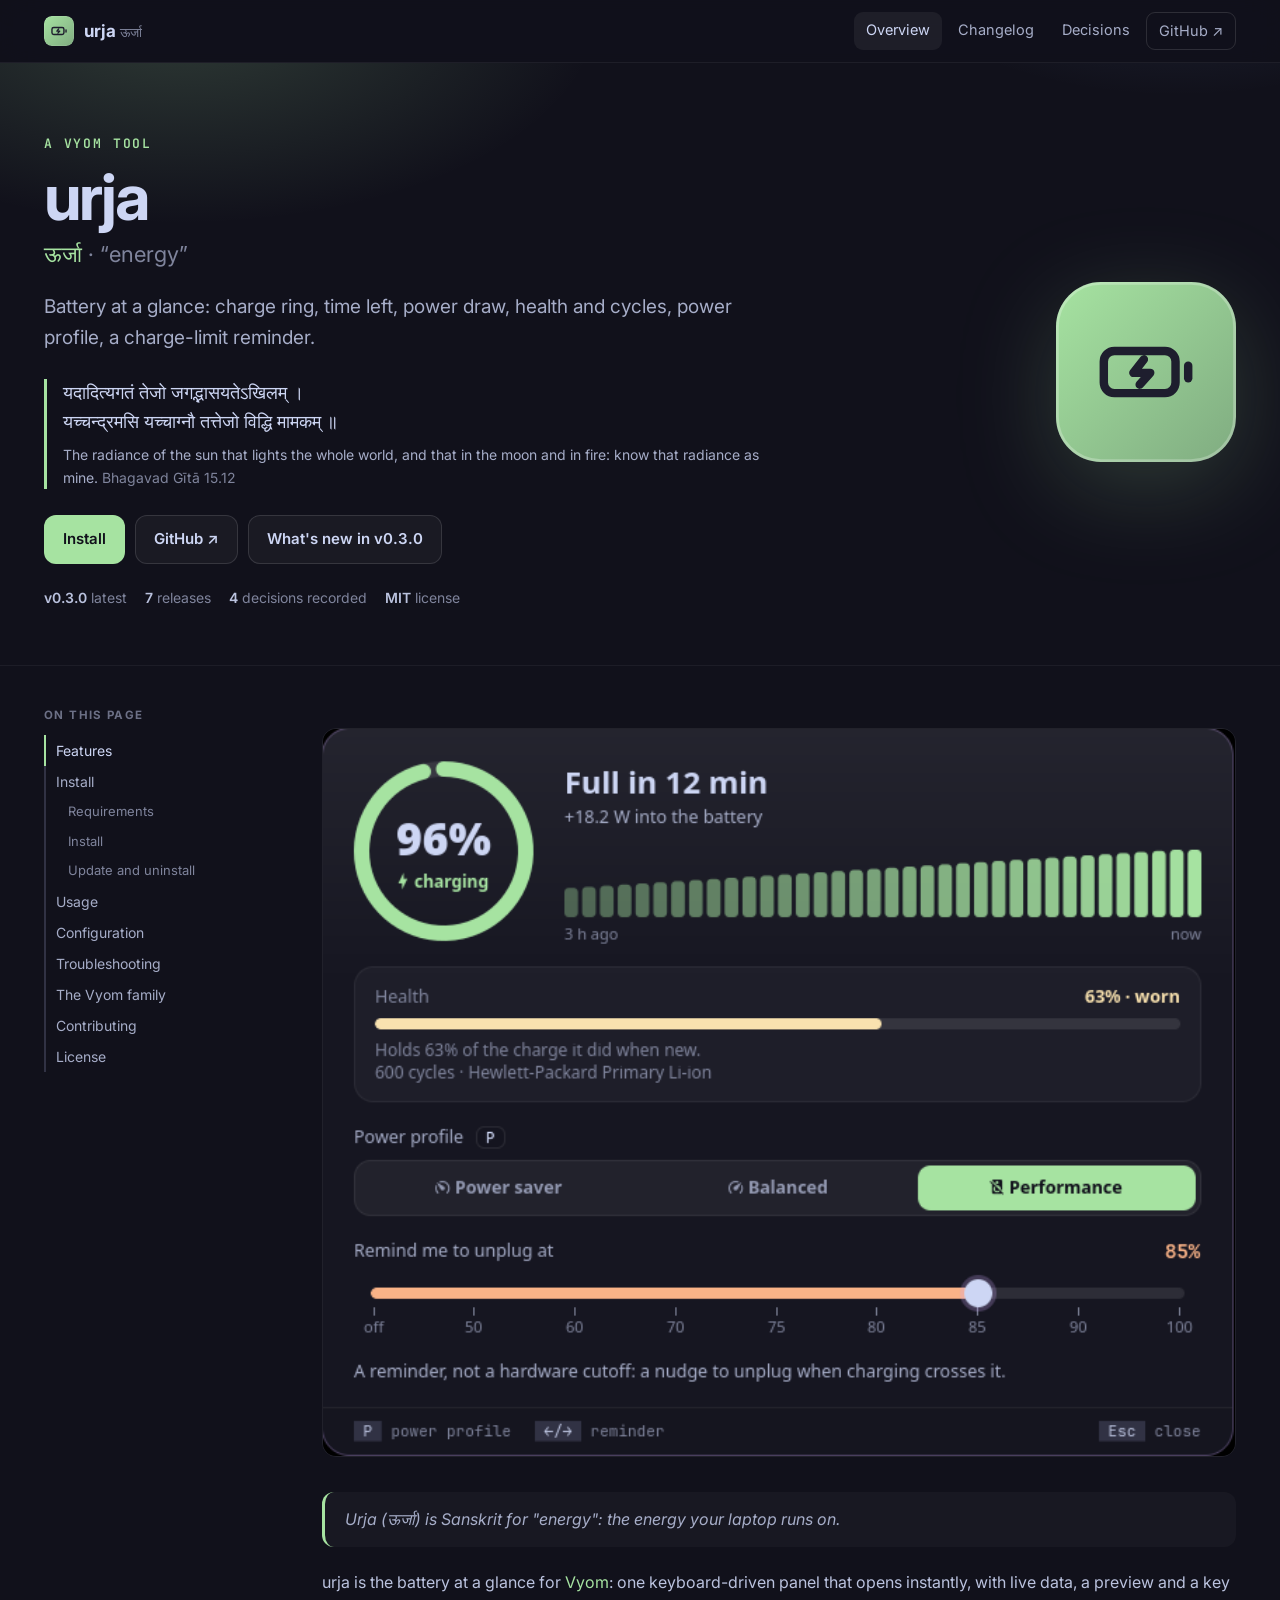
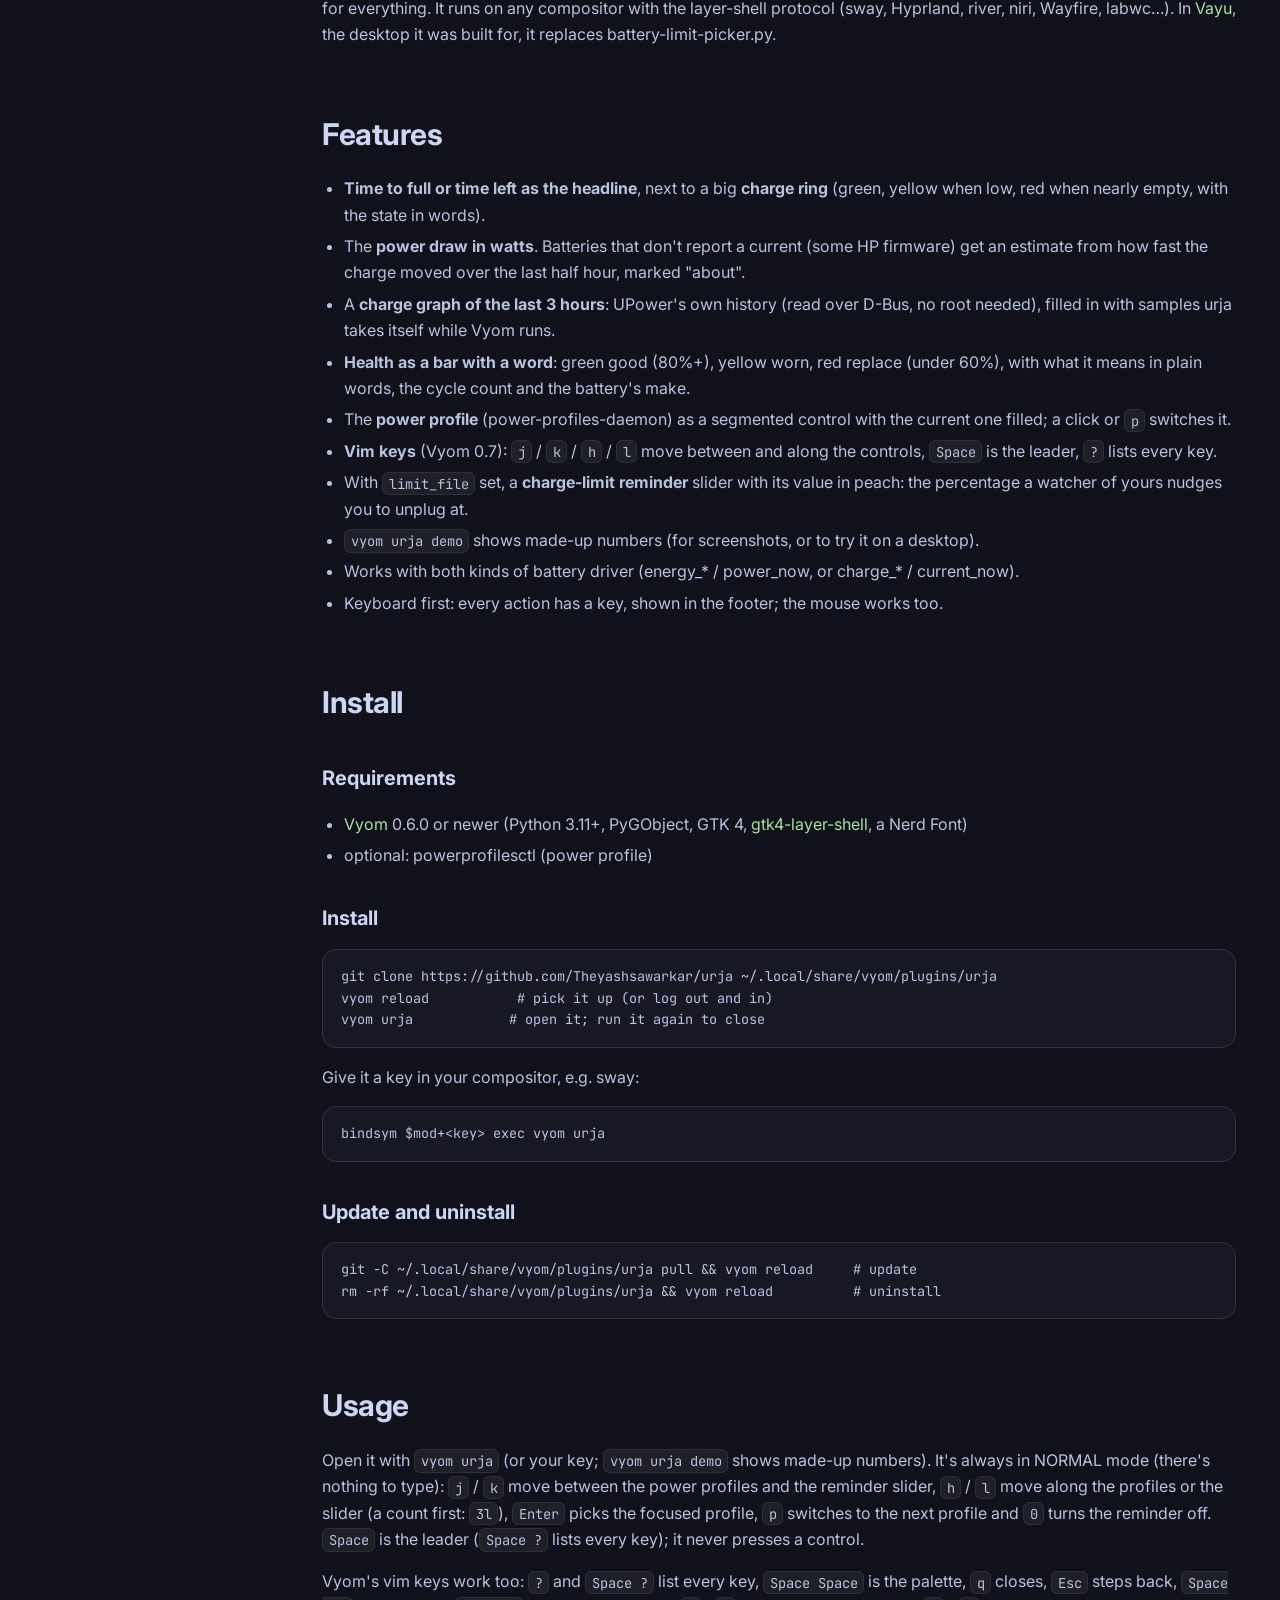
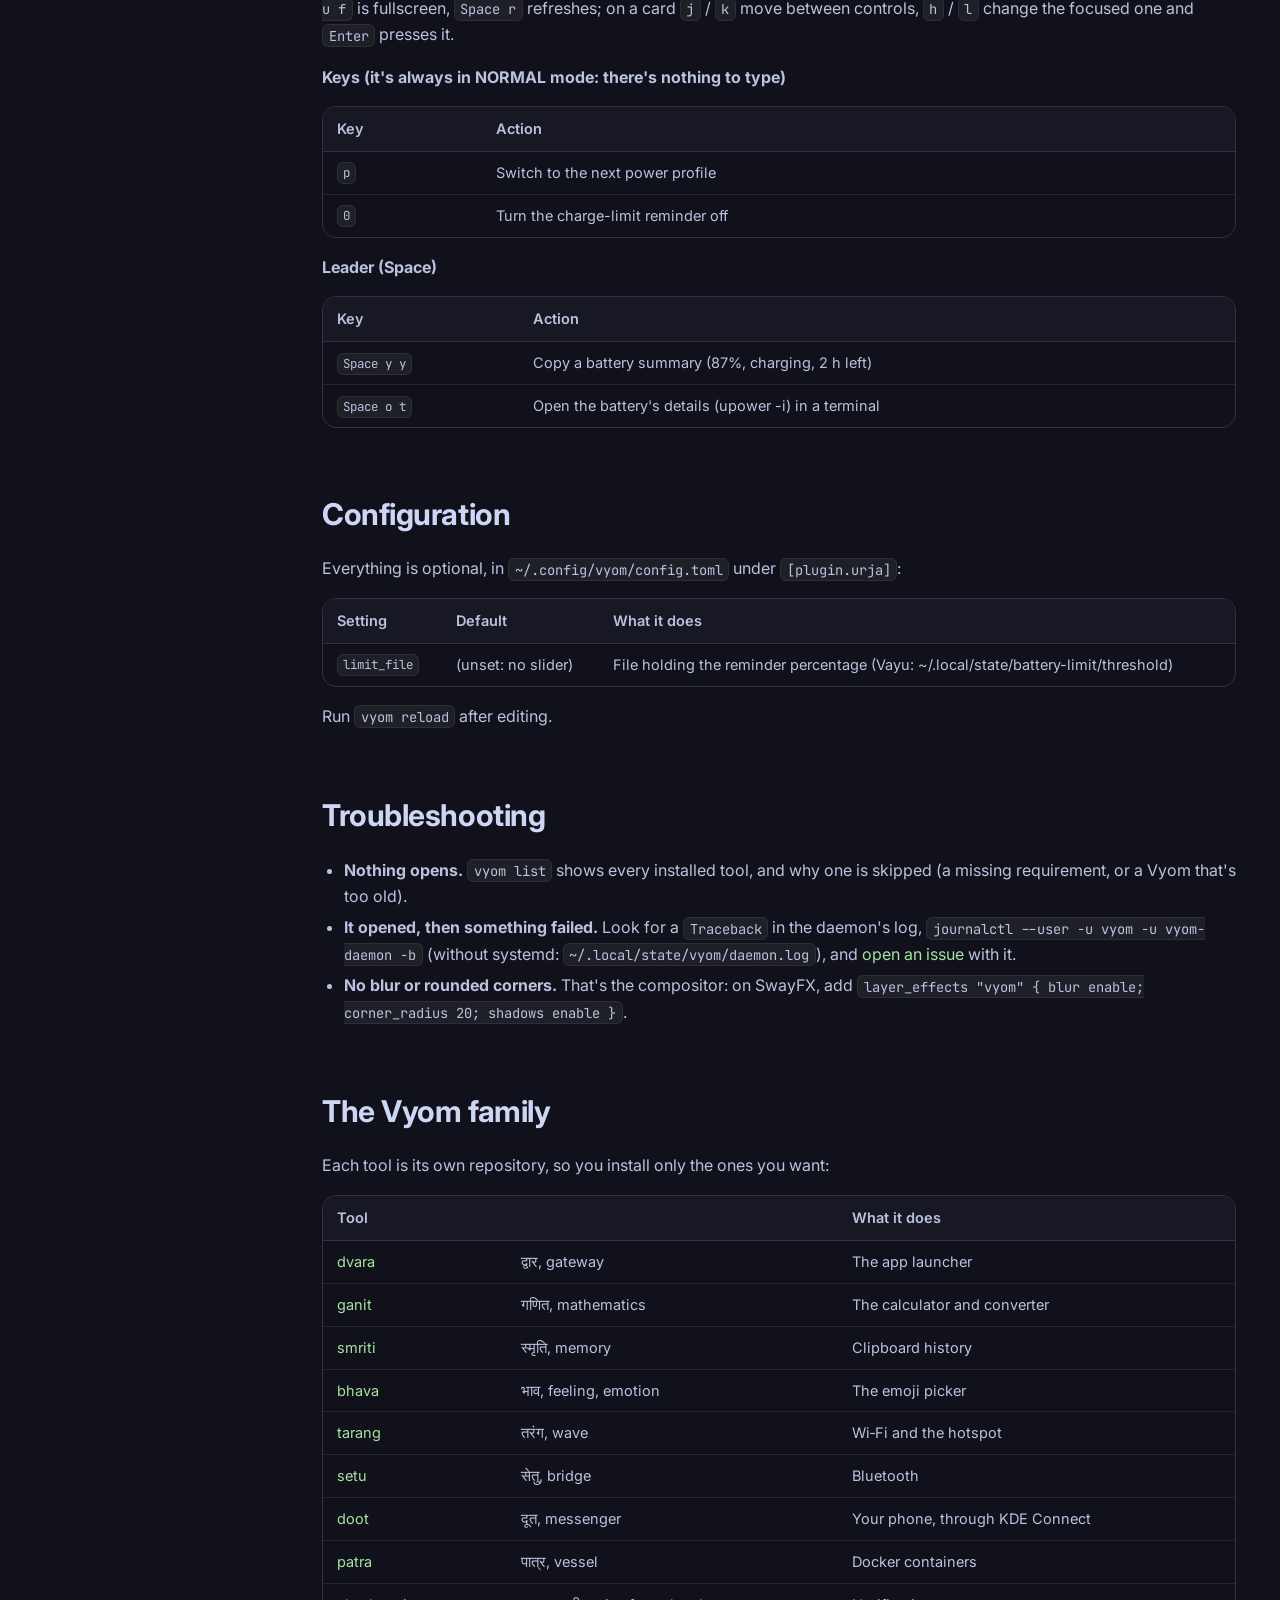
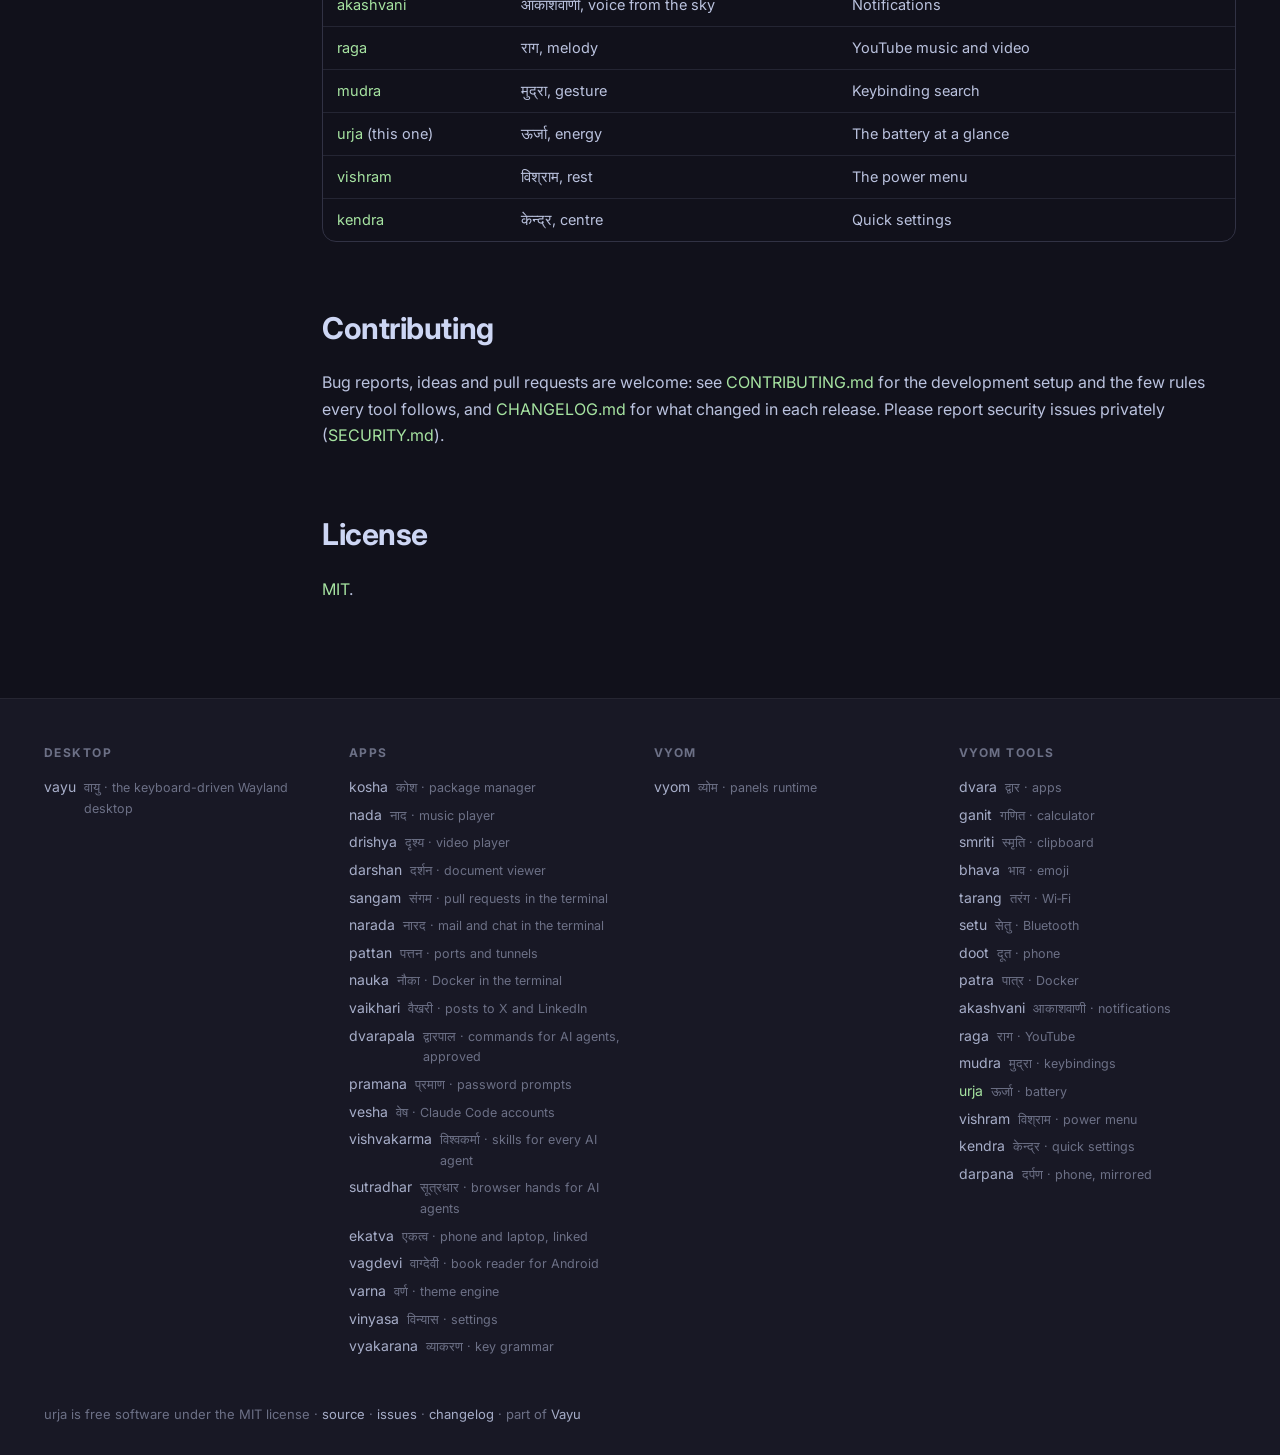
==== docs/index.html @ ae5032be "The website moves to urja.theyashsawarkar.dev Every Vayu tool's site now has its own address on they" ====
<!doctype html>
<html lang="en">
<head>
<meta charset="utf-8">
<meta name="viewport" content="width=device-width, initial-scale=1">
<title>urja · Battery at a glance: charge ring, time left, power draw, health and cycles, power profile, a charge-limit reminder.</title>
<meta name="description" content="Battery at a glance: charge ring, time left, power draw, health and cycles, power profile, a charge-limit reminder.">
<meta property="og:title" content="urja · Battery at a glance: charge ring, time left, power draw, health and cycles, power profile, a charge-limit reminder.">
<meta property="og:description" content="Battery at a glance: charge ring, time left, power draw, health and cycles, power profile, a charge-limit reminder.">
<meta name="theme-color" content="#11111b">
<link rel="icon" href="assets/logo.svg" type="image/svg+xml">
<link rel="preconnect" href="https://fonts.googleapis.com">
<link href="https://fonts.googleapis.com/css2?family=Inter:wght@400;500;600;700;800&family=JetBrains+Mono:wght@400;600&display=swap" rel="stylesheet">
<link rel="stylesheet" href="assets/site.css">
<style>:root{--accent:#a6e3a1;--glow:#a6e3a133}</style>
</head>
<body>
<header class="top"><div class="in">
<a class="brand" href="index.html"><img src="assets/logo.svg" alt=""><span>urja <small>ऊर्जा</small></span></a>
<nav><a href="index.html" class="on">Overview</a><a href="changelog.html" class="">Changelog</a><a href="adr/index.html" class=" hide">Decisions</a><a class="gh" href="https://github.com/Theyashsawarkar/urja">GitHub ↗</a></nav></div></header>
<section class="hero"><div class="in"><div>
<div class="eyebrow">a Vyom tool</div>
<h1>urja</h1>
<div class="sa">ऊर्जा <span>· “energy”</span></div>
<p class="lead">Battery at a glance: charge ring, time left, power draw, health and cycles, power profile, a charge-limit reminder.</p>
<figure class="shloka"><p lang="sa">यदादित्यगतं तेजो जगद्भासयतेऽखिलम् ।<br>यच्चन्द्रमसि यच्चाग्नौ तत्तेजो विद्धि मामकम् ॥</p><figcaption>The radiance of the sun that lights the whole world, and that in the moon and in fire: know that radiance as mine. <cite>Bhagavad Gītā 15.12</cite></figcaption></figure>
<div class="cta"><a class="btn primary" href="#install">Install</a><a class="btn" href="https://github.com/Theyashsawarkar/urja">GitHub ↗</a>
<a class="btn" href="changelog.html">What's new in v0.3.0</a></div>
<div class="meta"><span><b>v0.3.0</b> latest</span><span><b>7</b> releases</span><span><b>4</b> decisions recorded</span><span><b>MIT</b> license</span></div>
</div><img class="logo" src="assets/logo.svg" alt="urja logo"></div></section>
<div class="wrap"><aside class="toc"><b>On this page</b><a class="l2" href="#features">Features</a><a class="l2" href="#install">Install</a><a class="l3" href="#requirements">Requirements</a><a class="l3" href="#install">Install</a><a class="l3" href="#update-and-uninstall">Update and uninstall</a><a class="l2" href="#usage">Usage</a><a class="l2" href="#configuration">Configuration</a><a class="l2" href="#troubleshooting">Troubleshooting</a><a class="l2" href="#the-vyom-family">The Vyom family</a><a class="l2" href="#contributing">Contributing</a><a class="l2" href="#license">License</a></aside><article>
<p align="center">
  <img alt="urja: battery panel" src="assets/screenshots/urja.png" width="100%">
</p>
<blockquote><p><em>Urja</em> (ऊर्जा) is Sanskrit for "energy": the energy your laptop runs on.</p></blockquote>
<p>urja is the battery at a glance for <a href="https://github.com/Theyashsawarkar/vyom">Vyom</a>: one keyboard-driven panel that opens instantly, with live data, a preview and a key for everything. It runs on any compositor with the layer-shell protocol (sway, Hyprland, river, niri, Wayfire, labwc…). In <a href="https://github.com/Theyashsawarkar/vayu">Vayu</a>, the desktop it was built for, it replaces battery-limit-picker.py.</p>
<h2 id="features"><a class="anchor" href="#features">#</a>Features</h2>
<ul><li><strong>Time to full or time left as the headline</strong>, next to a big <strong>charge ring</strong> (green, yellow when low, red when nearly empty, with the state in words).</li><li>The <strong>power draw in watts</strong>. Batteries that don't report a current (some HP firmware) get an estimate from how fast the charge moved over the last half hour, marked "about".</li><li>A <strong>charge graph of the last 3 hours</strong>: UPower's own history (read over D-Bus, no root needed), filled in with samples urja takes itself while Vyom runs.</li><li><strong>Health as a bar with a word</strong>: green good (80%+), yellow worn, red replace (under 60%), with what it means in plain words, the cycle count and the battery's make.</li><li>The <strong>power profile</strong> (power-profiles-daemon) as a segmented control with the current one filled; a click or <code>p</code> switches it.</li><li><strong>Vim keys</strong> (Vyom 0.7): <code>j</code> / <code>k</code> / <code>h</code> / <code>l</code> move between and along the controls, <code>Space</code> is the leader, <code>?</code> lists every key.</li><li>With <code>limit_file</code> set, a <strong>charge-limit reminder</strong> slider with its value in peach: the percentage a watcher of yours nudges you to unplug at.</li><li><code>vyom urja demo</code> shows made-up numbers (for screenshots, or to try it on a desktop).</li><li>Works with both kinds of battery driver (energy_* / power_now, or charge_* / current_now).</li><li>Keyboard first: every action has a key, shown in the footer; the mouse works too.</li></ul>
<h2 id="install"><a class="anchor" href="#install">#</a>Install</h2>
<h3 id="requirements"><a class="anchor" href="#requirements">#</a>Requirements</h3>
<ul><li><a href="https://github.com/Theyashsawarkar/vyom">Vyom</a> 0.6.0 or newer (Python 3.11+, PyGObject, GTK 4, <a href="https://github.com/wmww/gtk4-layer-shell">gtk4-layer-shell</a>, a Nerd Font)</li><li>optional: powerprofilesctl (power profile)</li></ul>
<h3 id="install"><a class="anchor" href="#install">#</a>Install</h3>
<pre class="code" data-lang="sh"><code>git clone https://github.com/Theyashsawarkar/urja ~/.local/share/vyom/plugins/urja
vyom reload           # pick it up (or log out and in)
vyom urja            # open it; run it again to close</code></pre>
<p>Give it a key in your compositor, e.g. sway:</p>
<pre class="code" data-lang="sh"><code>bindsym $mod+&lt;key&gt; exec vyom urja</code></pre>
<h3 id="update-and-uninstall"><a class="anchor" href="#update-and-uninstall">#</a>Update and uninstall</h3>
<pre class="code" data-lang="sh"><code>git -C ~/.local/share/vyom/plugins/urja pull &amp;&amp; vyom reload     # update
rm -rf ~/.local/share/vyom/plugins/urja &amp;&amp; vyom reload          # uninstall</code></pre>
<h2 id="usage"><a class="anchor" href="#usage">#</a>Usage</h2>
<p>Open it with <code>vyom urja</code> (or your key; <code>vyom urja demo</code> shows made-up numbers). It's always in NORMAL mode (there's nothing to type): <code>j</code> / <code>k</code> move between the power profiles and the reminder slider, <code>h</code> / <code>l</code> move along the profiles or the slider (a count first: <code>3l</code>), <code>Enter</code> picks the focused profile, <code>p</code> switches to the next profile and <code>0</code> turns the reminder off. <code>Space</code> is the leader (<code>Space ?</code> lists every key); it never presses a control.</p>
<!-- KEYS (generated by scripts/keybinds.py from urja/vim.py) -->
<p>Vyom's vim keys work too: <code>?</code> and <code>Space ?</code> list every key, <code>Space Space</code> is the palette, <code>q</code> closes, <code>Esc</code> steps back, <code>Space u f</code> is fullscreen, <code>Space r</code> refreshes; on a card <code>j</code> / <code>k</code> move between controls, <code>h</code> / <code>l</code> change the focused one and <code>Enter</code> presses it.</p>
<p><strong>Keys (it's always in NORMAL mode: there's nothing to type)</strong></p>
<div class="table"><table><thead><tr><th>Key</th><th>Action</th></tr></thead><tbody><tr><td><code>p</code></td><td>Switch to the next power profile</td></tr><tr><td><code>0</code></td><td>Turn the charge-limit reminder off</td></tr></tbody></table></div>
<p><strong>Leader (Space)</strong></p>
<div class="table"><table><thead><tr><th>Key</th><th>Action</th></tr></thead><tbody><tr><td><code>Space y y</code></td><td>Copy a battery summary (87%, charging, 2 h left)</td></tr><tr><td><code>Space o t</code></td><td>Open the battery's details (upower -i) in a terminal</td></tr></tbody></table></div>
<!-- END KEYS -->
<h2 id="configuration"><a class="anchor" href="#configuration">#</a>Configuration</h2>
<p>Everything is optional, in <code>~/.config/vyom/config.toml</code> under <code>[plugin.urja]</code>:</p>
<div class="table"><table><thead><tr><th>Setting</th><th>Default</th><th>What it does</th></tr></thead><tbody><tr><td><code>limit_file</code></td><td>(unset: no slider)</td><td>File holding the reminder percentage (Vayu: ~/.local/state/battery-limit/threshold)</td></tr></tbody></table></div>
<p>Run <code>vyom reload</code> after editing.</p>
<h2 id="troubleshooting"><a class="anchor" href="#troubleshooting">#</a>Troubleshooting</h2>
<ul><li><strong>Nothing opens.</strong> <code>vyom list</code> shows every installed tool, and why one is skipped (a missing requirement, or a Vyom that's too old).</li><li><strong>It opened, then something failed.</strong> Look for a <code>Traceback</code> in the daemon's log, <code>journalctl --user -u vyom -u vyom-daemon -b</code> (without systemd: <code>~/.local/state/vyom/daemon.log</code>), and <a href="https://github.com/Theyashsawarkar/urja/issues/new/choose">open an issue</a> with it.</li><li><strong>No blur or rounded corners.</strong> That's the compositor: on SwayFX, add <code>layer_effects &quot;vyom&quot; { blur enable; corner_radius 20; shadows enable }</code>.</li></ul>
<h2 id="the-vyom-family"><a class="anchor" href="#the-vyom-family">#</a>The Vyom family</h2>
<p>Each tool is its own repository, so you install only the ones you want:</p>
<div class="table"><table><thead><tr><th>Tool</th><th></th><th>What it does</th></tr></thead><tbody><tr><td><a href="https://github.com/Theyashsawarkar/dvara">dvara</a></td><td>द्वार, gateway</td><td>The app launcher</td></tr><tr><td><a href="https://github.com/Theyashsawarkar/ganit">ganit</a></td><td>गणित, mathematics</td><td>The calculator and converter</td></tr><tr><td><a href="https://github.com/Theyashsawarkar/smriti">smriti</a></td><td>स्मृति, memory</td><td>Clipboard history</td></tr><tr><td><a href="https://github.com/Theyashsawarkar/bhava">bhava</a></td><td>भाव, feeling, emotion</td><td>The emoji picker</td></tr><tr><td><a href="https://github.com/Theyashsawarkar/tarang">tarang</a></td><td>तरंग, wave</td><td>Wi‑Fi and the hotspot</td></tr><tr><td><a href="https://github.com/Theyashsawarkar/setu">setu</a></td><td>सेतु, bridge</td><td>Bluetooth</td></tr><tr><td><a href="https://github.com/Theyashsawarkar/doot">doot</a></td><td>दूत, messenger</td><td>Your phone, through KDE Connect</td></tr><tr><td><a href="https://github.com/Theyashsawarkar/patra">patra</a></td><td>पात्र, vessel</td><td>Docker containers</td></tr><tr><td><a href="https://github.com/Theyashsawarkar/akashvani">akashvani</a></td><td>आकाशवाणी, voice from the sky</td><td>Notifications</td></tr><tr><td><a href="https://github.com/Theyashsawarkar/raga">raga</a></td><td>राग, melody</td><td>YouTube music and video</td></tr><tr><td><a href="https://github.com/Theyashsawarkar/mudra">mudra</a></td><td>मुद्रा, gesture</td><td>Keybinding search</td></tr><tr><td><a href="https://github.com/Theyashsawarkar/urja">urja</a> (this one)</td><td>ऊर्जा, energy</td><td>The battery at a glance</td></tr><tr><td><a href="https://github.com/Theyashsawarkar/vishram">vishram</a></td><td>विश्राम, rest</td><td>The power menu</td></tr><tr><td><a href="https://github.com/Theyashsawarkar/kendra">kendra</a></td><td>केन्द्र, centre</td><td>Quick settings</td></tr></tbody></table></div>
<h2 id="contributing"><a class="anchor" href="#contributing">#</a>Contributing</h2>
<p>Bug reports, ideas and pull requests are welcome: see <a href="https://github.com/Theyashsawarkar/urja/blob/main/CONTRIBUTING.md">CONTRIBUTING.md</a> for the development setup and the few rules every tool follows, and <a href="changelog.html">CHANGELOG.md</a> for what changed in each release. Please report security issues privately (<a href="https://github.com/Theyashsawarkar/urja/blob/main/SECURITY.md">SECURITY.md</a>).</p>
<h2 id="license"><a class="anchor" href="#license">#</a>License</h2>
<p><a href="https://github.com/Theyashsawarkar/urja/blob/main/LICENSE">MIT</a>.</p>
</article></div>
<footer><div class="in"><div><h4>Desktop</h4><a href="https://vayu.theyashsawarkar.dev/" class="">vayu <span>वायु · the keyboard-driven Wayland desktop</span></a></div><div><h4>Apps</h4><a href="https://kosha.theyashsawarkar.dev/" class="">kosha <span>कोश · package manager</span></a><a href="https://nada.theyashsawarkar.dev/" class="">nada <span>नाद · music player</span></a><a href="https://drishya.theyashsawarkar.dev/" class="">drishya <span>दृश्य · video player</span></a><a href="https://darshan.theyashsawarkar.dev/" class="">darshan <span>दर्शन · document viewer</span></a><a href="https://sangam.theyashsawarkar.dev/" class="">sangam <span>संगम · pull requests in the terminal</span></a><a href="https://narada.theyashsawarkar.dev/" class="">narada <span>नारद · mail and chat in the terminal</span></a><a href="https://pattan.theyashsawarkar.dev/" class="">pattan <span>पत्तन · ports and tunnels</span></a><a href="https://nauka.theyashsawarkar.dev/" class="">nauka <span>नौका · Docker in the terminal</span></a><a href="https://vaikhari.theyashsawarkar.dev/" class="">vaikhari <span>वैखरी · posts to X and LinkedIn</span></a><a href="https://dvarapala.theyashsawarkar.dev/" class="">dvarapala <span>द्वारपाल · commands for AI agents, approved</span></a><a href="https://pramana.theyashsawarkar.dev/" class="">pramana <span>प्रमाण · password prompts</span></a><a href="https://vesha.theyashsawarkar.dev/" class="">vesha <span>वेष · Claude Code accounts</span></a><a href="https://vishvakarma.theyashsawarkar.dev/" class="">vishvakarma <span>विश्वकर्मा · skills for every AI agent</span></a><a href="https://sutradhar.theyashsawarkar.dev/" class="">sutradhar <span>सूत्रधार · browser hands for AI agents</span></a><a href="https://ekatva.theyashsawarkar.dev/" class="">ekatva <span>एकत्व · phone and laptop, linked</span></a><a href="https://vagdevi.theyashsawarkar.dev/" class="">vagdevi <span>वाग्देवी · book reader for Android</span></a><a href="https://varna.theyashsawarkar.dev/" class="">varna <span>वर्ण · theme engine</span></a><a href="https://vinyasa.theyashsawarkar.dev/" class="">vinyasa <span>विन्यास · settings</span></a><a href="https://vyakarana.theyashsawarkar.dev/" class="">vyakarana <span>व्याकरण · key grammar</span></a></div><div><h4>Vyom</h4><a href="https://vyom.theyashsawarkar.dev/" class="">vyom <span>व्योम · panels runtime</span></a></div><div><h4>Vyom tools</h4><a href="https://dvara.theyashsawarkar.dev/" class="">dvara <span>द्वार · apps</span></a><a href="https://ganit.theyashsawarkar.dev/" class="">ganit <span>गणित · calculator</span></a><a href="https://smriti.theyashsawarkar.dev/" class="">smriti <span>स्मृति · clipboard</span></a><a href="https://bhava.theyashsawarkar.dev/" class="">bhava <span>भाव · emoji</span></a><a href="https://tarang.theyashsawarkar.dev/" class="">tarang <span>तरंग · Wi‑Fi</span></a><a href="https://setu.theyashsawarkar.dev/" class="">setu <span>सेतु · Bluetooth</span></a><a href="https://doot.theyashsawarkar.dev/" class="">doot <span>दूत · phone</span></a><a href="https://patra.theyashsawarkar.dev/" class="">patra <span>पात्र · Docker</span></a><a href="https://akashvani.theyashsawarkar.dev/" class="">akashvani <span>आकाशवाणी · notifications</span></a><a href="https://raga.theyashsawarkar.dev/" class="">raga <span>राग · YouTube</span></a><a href="https://mudra.theyashsawarkar.dev/" class="">mudra <span>मुद्रा · keybindings</span></a><a href="https://urja.theyashsawarkar.dev/" class="me">urja <span>ऊर्जा · battery</span></a><a href="https://vishram.theyashsawarkar.dev/" class="">vishram <span>विश्राम · power menu</span></a><a href="https://kendra.theyashsawarkar.dev/" class="">kendra <span>केन्द्र · quick settings</span></a><a href="https://darpana.theyashsawarkar.dev/" class="">darpana <span>दर्पण · phone, mirrored</span></a></div></div>
<div class="bottom">urja is free software under the MIT license · <a href="https://github.com/Theyashsawarkar/urja">source</a> · <a href="https://github.com/Theyashsawarkar/urja/issues">issues</a> · <a href="changelog.html">changelog</a> · part of <a href="https://vayu.theyashsawarkar.dev/">Vayu</a></div></footer>
<script>
document.querySelectorAll('pre.code').forEach(p=>{const b=document.createElement('button');b.className='copy';b.textContent='Copy';
b.onclick=()=>{navigator.clipboard.writeText(p.innerText.replace(/^Copy/,'')).then(()=>{b.textContent='Copied';setTimeout(()=>b.textContent='Copy',1200)})};p.appendChild(b)});
const links=[...document.querySelectorAll('.toc a')];if(links.length){const hs=links.map(a=>document.getElementById(a.hash.slice(1))).filter(Boolean);
const on=()=>{let cur=hs[0];for(const h of hs){if(h.getBoundingClientRect().top<120)cur=h}links.forEach(a=>a.classList.toggle('on',cur&&a.hash==='#'+cur.id))};
addEventListener('scroll',on,{passive:true});on()}
</script>
</body>
</html>
---- docs/assets/site.css ----
:root{--crust:#11111b;--mantle:#181825;--base:#1e1e2e;--s0:#313244;--s1:#45475a;--ov0:#6c7086;--ov1:#7f849c;
--sub0:#a6adc8;--sub1:#bac2de;--text:#cdd6f4;--mauve:#cba6f7;--green:#a6e3a1;--peach:#fab387;--red:#f38ba8;--blue:#89b4fa;
--ui:"Inter","Segoe UI",system-ui,sans-serif;--mono:"JetBrains Mono","JetBrainsMono Nerd Font",ui-monospace,monospace}
*{box-sizing:border-box}html{scroll-behavior:smooth;scroll-padding-top:76px}
body{margin:0;background:var(--crust);color:var(--text);font:16px/1.65 var(--ui);-webkit-font-smoothing:antialiased}
a{color:var(--accent);text-decoration:none}a:hover{text-decoration:underline}
code{font:.86em var(--mono);background:rgba(255,255,255,.06);border:1px solid rgba(255,255,255,.07);padding:.12em .4em;border-radius:6px;color:var(--sub1)}
img{max-width:100%;height:auto}
/* nav */
.top{position:sticky;top:0;z-index:20;backdrop-filter:blur(18px) saturate(1.4);-webkit-backdrop-filter:blur(18px) saturate(1.4);
background:rgba(17,17,27,.72);border-bottom:1px solid rgba(255,255,255,.06)}
.top .in{max-width:1240px;margin:0 auto;padding:12px 24px;display:flex;align-items:center;gap:22px}
.brand{display:flex;align-items:center;gap:10px;font-weight:700;font-size:17px;color:var(--text)}
.brand img{width:30px;height:30px;border-radius:8px}.brand small{font-weight:500;color:var(--ov1);font-size:13px}
.top nav{display:flex;gap:4px;margin-left:auto;flex-wrap:wrap}
.top nav a{color:var(--sub0);padding:6px 12px;border-radius:9px;font-size:14.5px}
.top nav a:hover,.top nav a.on{background:rgba(255,255,255,.06);color:var(--text);text-decoration:none}
.top nav a.gh{border:1px solid rgba(255,255,255,.12)}
/* hero */
.hero{position:relative;overflow:hidden;border-bottom:1px solid rgba(255,255,255,.05)}
.hero:before{content:"";position:absolute;inset:-40% -10% auto;height:640px;
background:radial-gradient(600px 300px at 20% 30%,var(--glow),transparent 70%),radial-gradient(500px 300px at 85% 10%,rgba(137,180,250,.18),transparent 70%);pointer-events:none}
.hero .in{position:relative;max-width:1240px;margin:0 auto;padding:72px 24px 56px;display:grid;grid-template-columns:minmax(0,1fr) auto;gap:40px;align-items:center}
.eyebrow{font:600 13px var(--mono);letter-spacing:.14em;text-transform:uppercase;color:var(--accent)}
.hero h1{font-size:clamp(40px,6vw,64px);line-height:1.04;margin:12px 0 6px;letter-spacing:-.03em}
.hero .sa{font-size:22px;color:var(--accent);margin-bottom:18px}.hero .sa span{color:var(--ov1)}
.hero .shloka{margin:0 0 26px;padding-left:16px;border-left:3px solid var(--accent);max-width:720px}.hero .shloka p{margin:0 0 6px;font-size:18px;line-height:1.6;color:var(--text)}.hero .shloka figcaption{font-size:14px;color:var(--sub0)}.hero .shloka cite{color:var(--ov1);font-style:normal;white-space:nowrap}
.hero p.lead{font-size:19px;color:var(--sub0);max-width:720px;margin:0 0 26px}
.cta{display:flex;gap:10px;flex-wrap:wrap}
.btn{display:inline-flex;align-items:center;gap:8px;padding:11px 18px;border-radius:12px;font-weight:600;font-size:15px;border:1px solid rgba(255,255,255,.12);color:var(--text);background:rgba(255,255,255,.04)}
.btn:hover{text-decoration:none;background:rgba(255,255,255,.08)}
.btn.primary{background:var(--accent);color:var(--crust);border-color:transparent}.btn.primary:hover{filter:brightness(1.06)}
.hero .logo{width:180px;height:180px;filter:drop-shadow(0 24px 48px var(--glow))}
.meta{display:flex;gap:18px;flex-wrap:wrap;margin-top:22px;color:var(--ov1);font-size:14px}.meta b{color:var(--sub1);font-weight:600}
/* layout */
.wrap{max-width:1240px;margin:0 auto;padding:40px 24px 80px;display:grid;grid-template-columns:230px minmax(0,1fr);gap:48px}
.toc{position:sticky;top:84px;align-self:start;max-height:calc(100vh - 100px);overflow:auto;font-size:14px;padding-right:6px}
.toc b{display:block;font-size:11.5px;letter-spacing:.12em;text-transform:uppercase;color:var(--ov0);margin:0 0 10px}
.toc a{display:block;color:var(--sub0);padding:4px 10px;border-left:2px solid var(--s0)}
.toc a.l3{padding-left:22px;font-size:13px;color:var(--ov1)}
.toc a:hover,.toc a.on{color:var(--text);border-left-color:var(--accent);text-decoration:none}
article{min-width:0}
article h2{font-size:30px;letter-spacing:-.015em;margin:56px 0 14px;padding-top:6px}
article h2:first-child{margin-top:0}
article h3{font-size:20px;margin:34px 0 10px}article h4{font-size:16px;margin:24px 0 8px;color:var(--sub1)}
article p,article li{color:var(--sub1)}
article .anchor{opacity:0;margin-left:-22px;width:22px;display:inline-block;color:var(--ov0)}
article h2:hover .anchor,article h3:hover .anchor{opacity:1;text-decoration:none}
article ul,article ol{padding-left:22px}article li{margin:5px 0}
article img{border-radius:14px;border:1px solid rgba(255,255,255,.07)}
article p[align=center]{text-align:center}article p[align=center] img{margin:6px 0}
article blockquote{margin:22px 0;padding:14px 20px;border-left:3px solid var(--accent);background:rgba(255,255,255,.03);border-radius:12px}
article blockquote p{margin:0;color:var(--sub0);font-style:italic}
pre.code{position:relative;background:var(--mantle);border:1px solid var(--s0);border-radius:14px;padding:16px 18px;overflow:auto;font:13.5px/1.6 var(--mono);color:var(--sub1)}
pre.code code{background:none;border:0;padding:0;font-size:inherit;color:inherit}
pre.code .copy{position:absolute;top:8px;right:8px;font:600 11px var(--ui);padding:4px 9px;border-radius:7px;border:1px solid var(--s1);background:var(--base);color:var(--sub0);cursor:pointer;opacity:0;transition:.15s}
pre.code:hover .copy{opacity:1}
.table{overflow:auto;margin:16px 0;border:1px solid var(--s0);border-radius:14px}
table{border-collapse:collapse;width:100%;font-size:14.5px}
th{text-align:left;background:var(--mantle);color:var(--sub1);font-weight:600;padding:10px 14px;border-bottom:1px solid var(--s0)}
td{padding:9px 14px;border-bottom:1px solid rgba(49,50,68,.6);color:var(--sub1);vertical-align:top}tr:last-child td{border-bottom:0}
td code{white-space:nowrap}
/* changelog */
.release{position:relative;padding:0 0 8px 28px;border-left:2px solid var(--s0);margin-left:6px}
.release:before{content:"";position:absolute;left:-7px;top:10px;width:12px;height:12px;border-radius:50%;background:var(--accent);box-shadow:0 0 0 4px var(--crust)}
.release h2{margin-top:0;font-size:24px}.release h2 .date{font:500 14px var(--mono);color:var(--ov1);margin-left:10px}
.release .tag{font:600 12px var(--mono);padding:2px 8px;border-radius:7px;background:rgba(255,255,255,.06);color:var(--accent);margin-left:8px;vertical-align:3px}
/* adr */
.cards{display:grid;grid-template-columns:repeat(auto-fill,minmax(300px,1fr));gap:14px;margin:18px 0}
.card{display:block;background:var(--mantle);border:1px solid var(--s0);border-radius:16px;padding:18px 20px;color:var(--text)}
.card:hover{border-color:var(--accent);text-decoration:none;transform:translateY(-1px)}
.card .n{font:600 12px var(--mono);color:var(--accent)}.card h3{margin:6px 0 6px;font-size:17px}.card p{margin:0;color:var(--sub0);font-size:14px}
.status{display:inline-block;font:600 11px var(--mono);padding:2px 8px;border-radius:7px;background:rgba(166,227,161,.14);color:var(--green);text-transform:uppercase;letter-spacing:.06em}
.status.superseded,.status.deprecated{background:rgba(250,179,135,.14);color:var(--peach)}.status.proposed{background:rgba(137,180,250,.14);color:var(--blue)}
/* footer */
footer{border-top:1px solid rgba(255,255,255,.06);background:var(--mantle)}
footer .in{max-width:1240px;margin:0 auto;padding:44px 24px;display:grid;grid-template-columns:repeat(auto-fit,minmax(200px,1fr));gap:28px}
footer h4{margin:0 0 10px;font-size:12px;letter-spacing:.12em;text-transform:uppercase;color:var(--ov0)}
footer a{display:flex;gap:8px;align-items:baseline;color:var(--sub0);font-size:14px;padding:2px 0}footer a span{color:var(--ov0);font-size:12.5px}
footer a.me{color:var(--accent)}
footer .bottom{max-width:1240px;margin:0 auto;padding:0 24px 30px;color:var(--ov0);font-size:13px}
footer .bottom a{display:inline;padding:0;font-size:13px}
@media(max-width:900px){.wrap{grid-template-columns:1fr}.toc{display:none}.hero .in{grid-template-columns:1fr}.hero .logo{width:110px;height:110px;order:-1}
.top nav a:not(.gh){padding:6px 8px}}
@media(max-width:560px){.top nav a.hide{display:none}.hero .in{padding:44px 16px 36px}.wrap{padding:28px 16px 60px}}
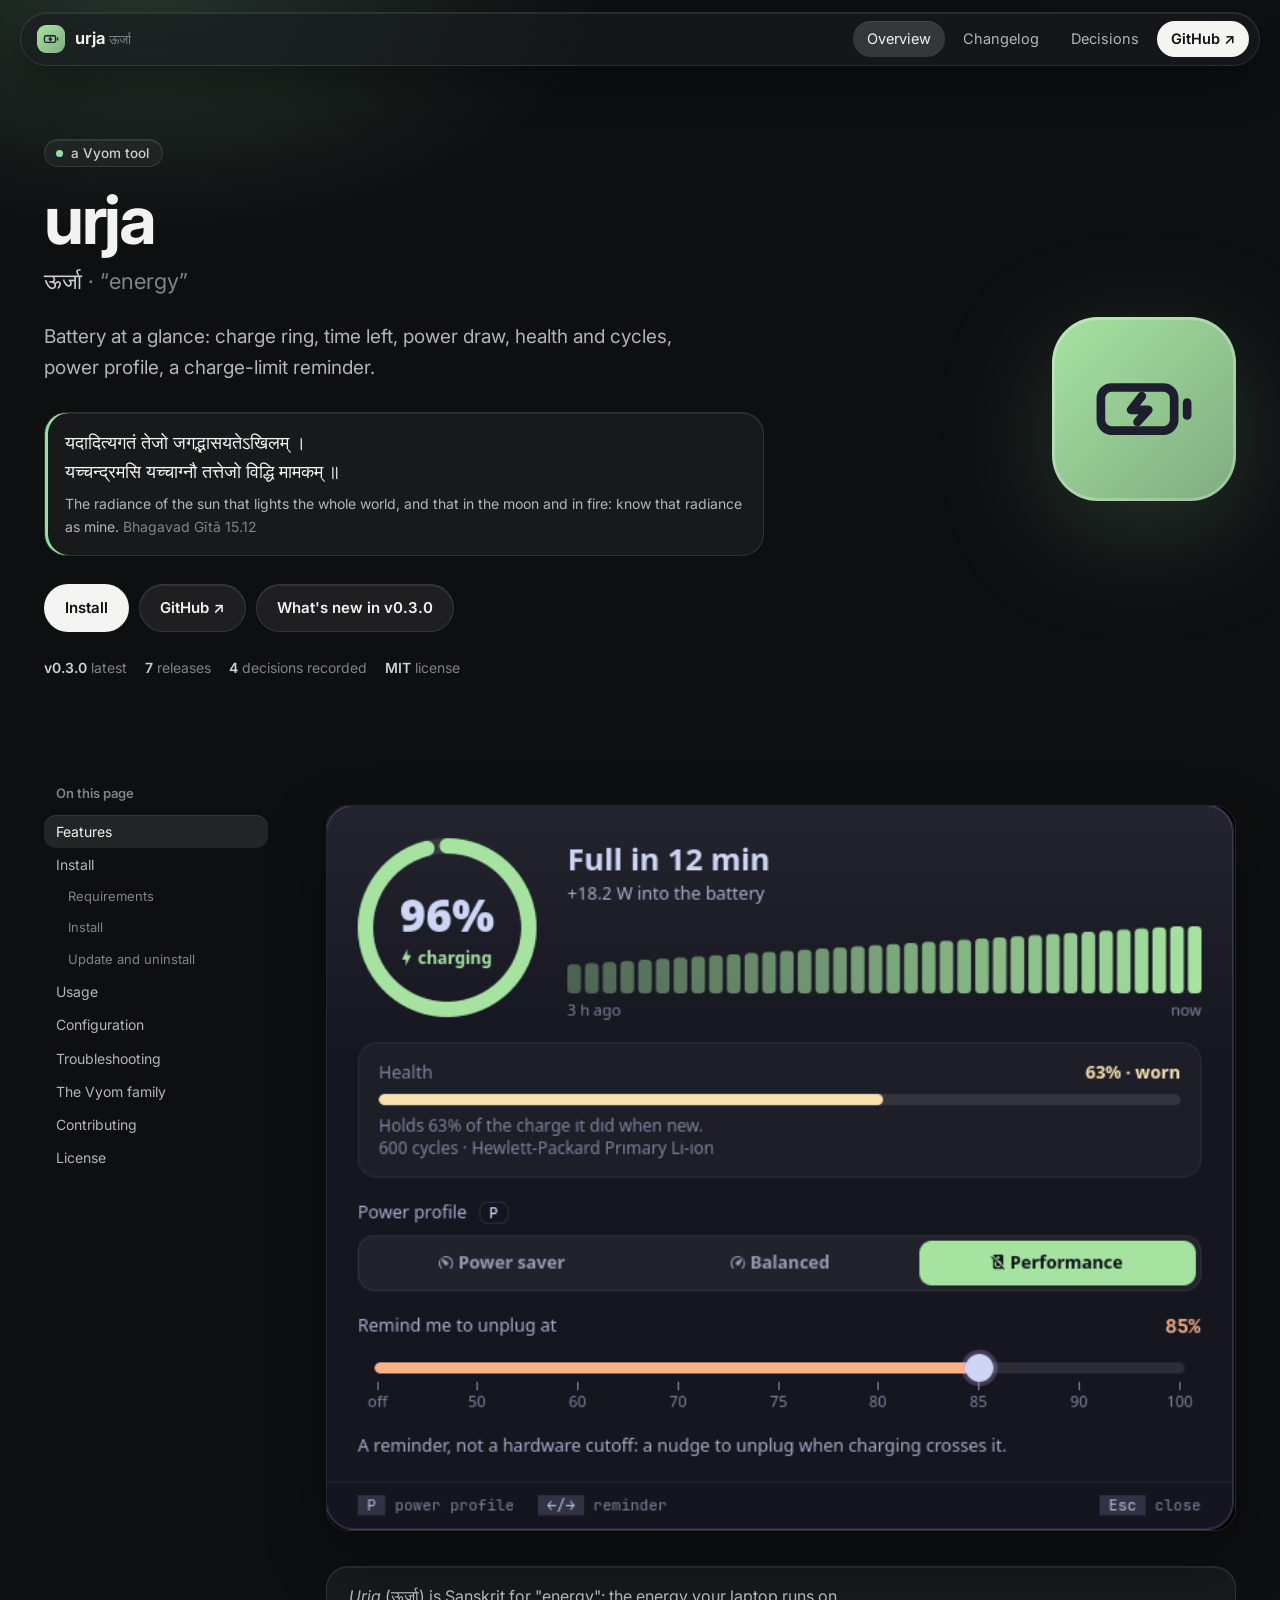
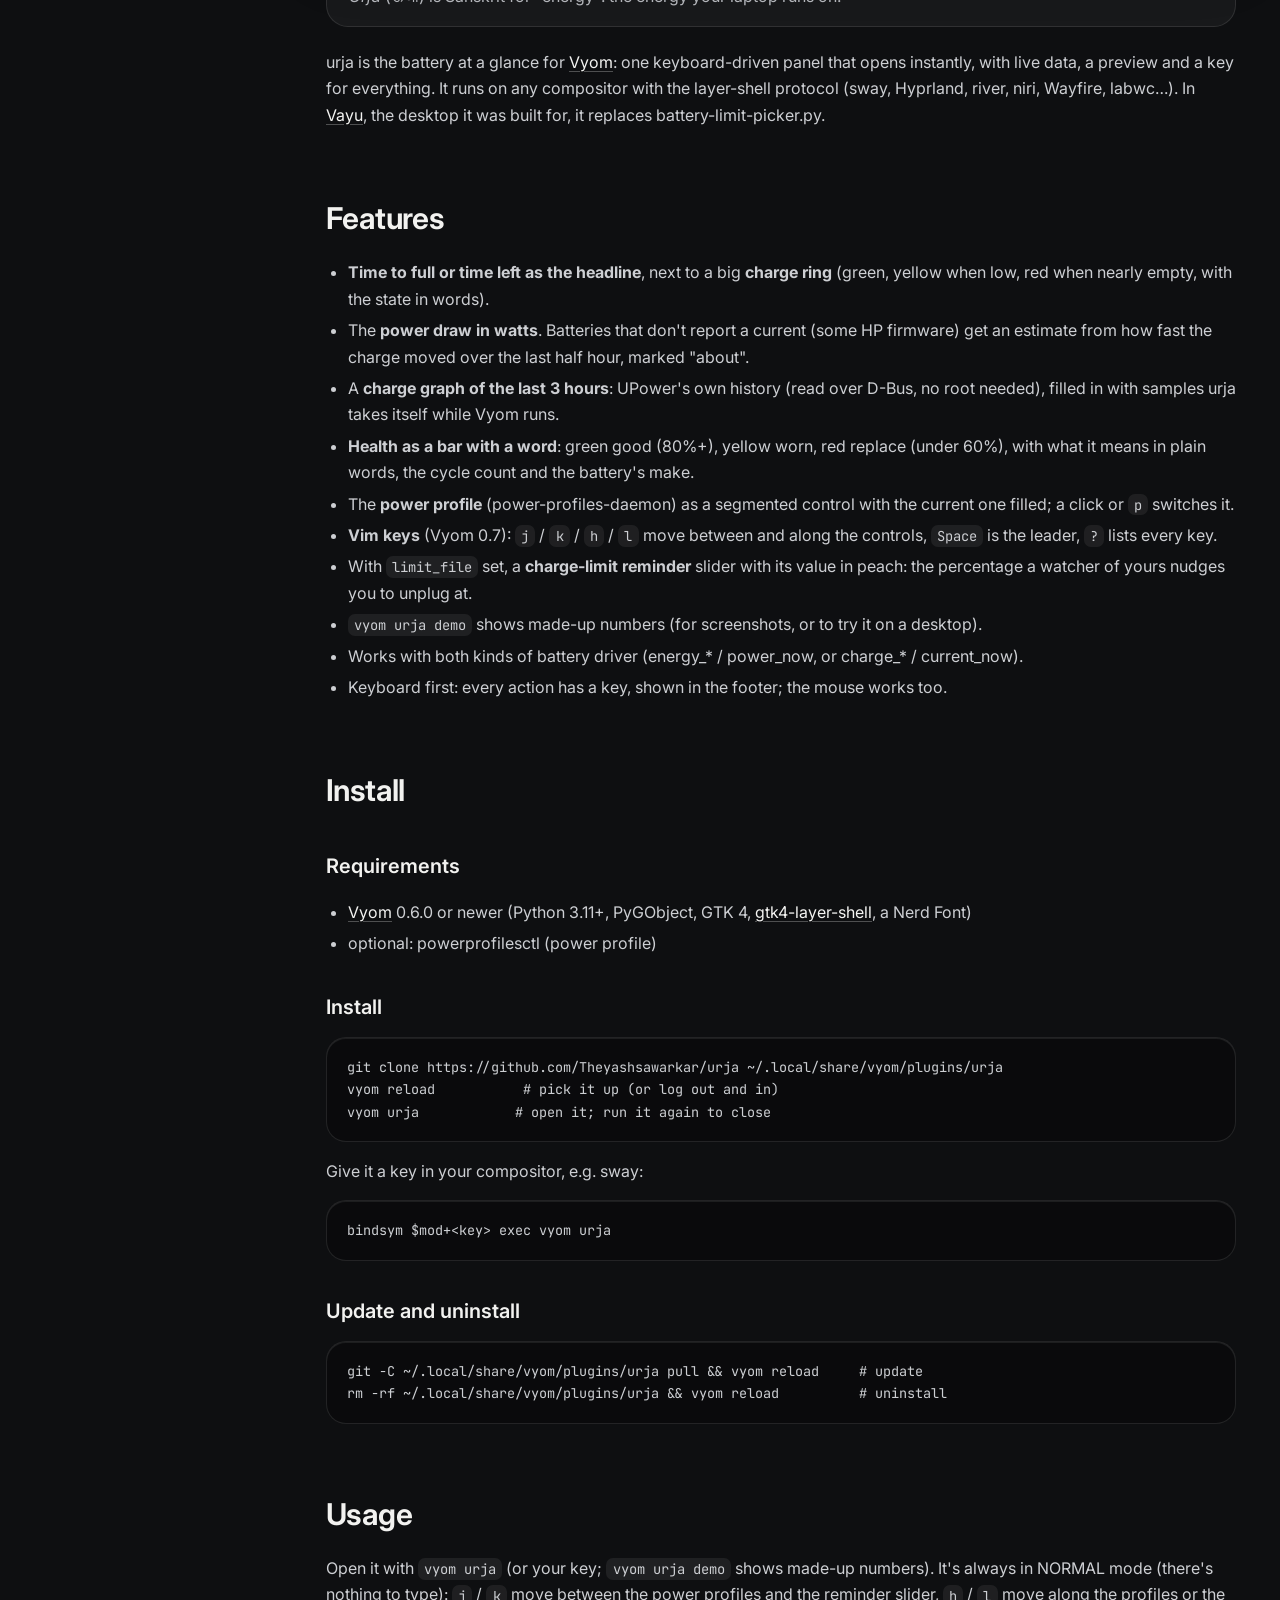
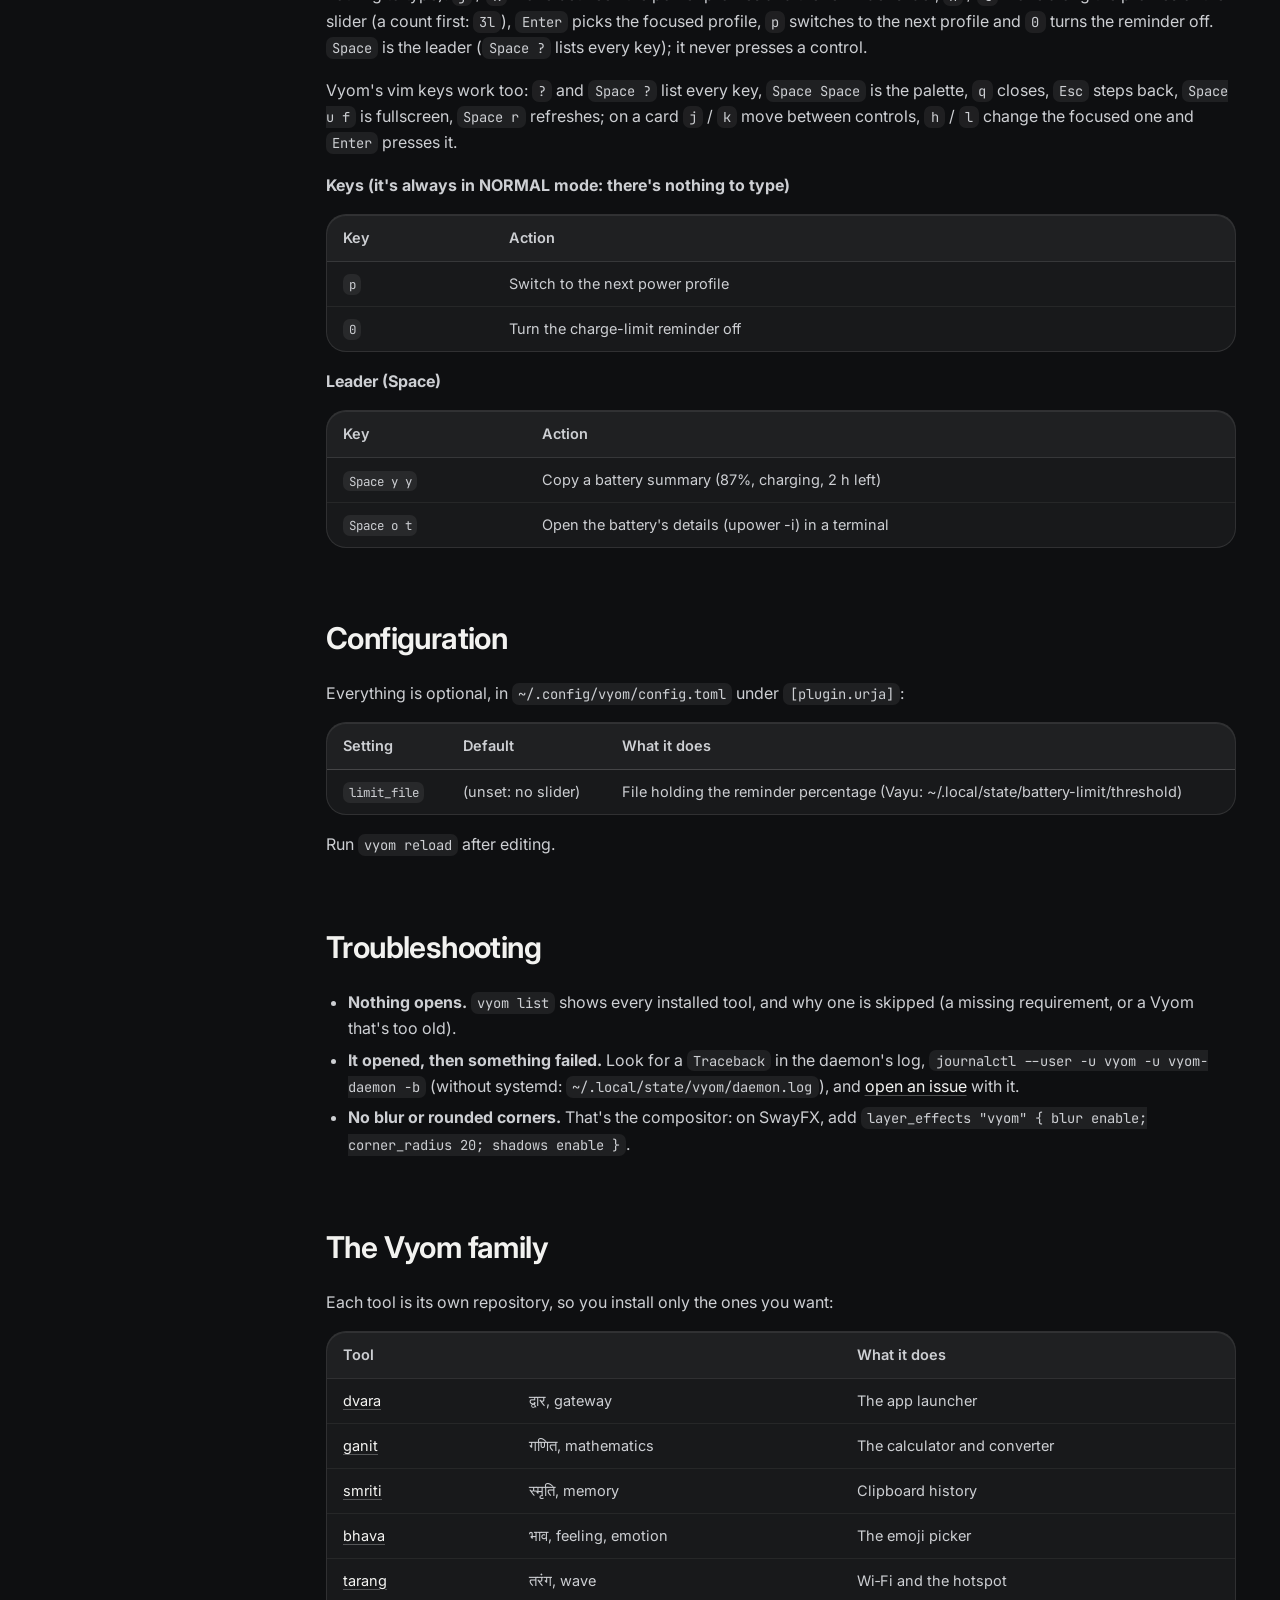
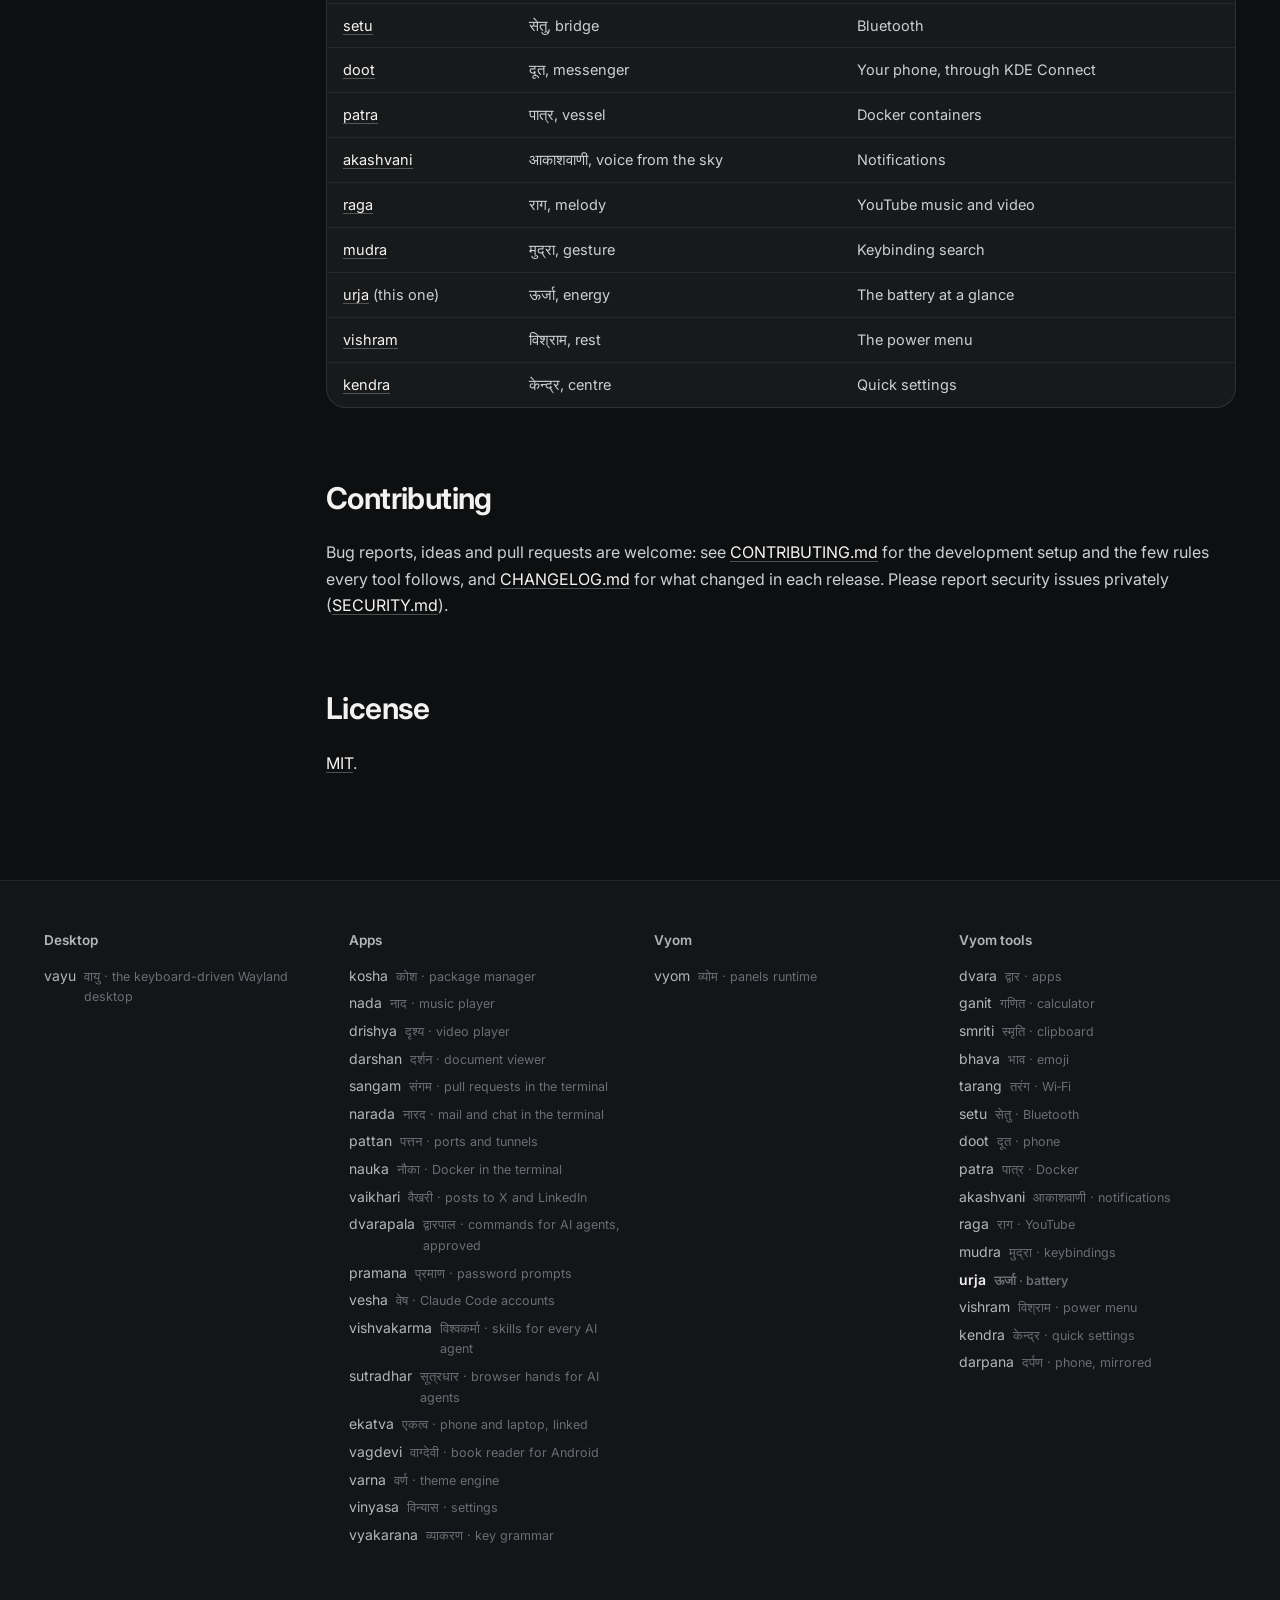
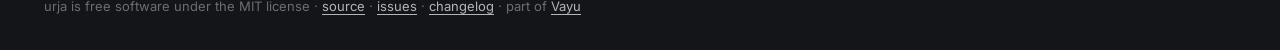
==== commit ef7593c1: "Spatial look: graphite glass, round shapes, colour only for meaning Co-Authored-By: Claude Opus 5.5 " ====
--- a/docs/index.html
+++ b/docs/index.html
@@ -7,12 +7,12 @@
 <meta name="description" content="Battery at a glance: charge ring, time left, power draw, health and cycles, power profile, a charge-limit reminder.">
 <meta property="og:title" content="urja · Battery at a glance: charge ring, time left, power draw, health and cycles, power profile, a charge-limit reminder.">
 <meta property="og:description" content="Battery at a glance: charge ring, time left, power draw, health and cycles, power profile, a charge-limit reminder.">
-<meta name="theme-color" content="#11111b">
+<meta name="theme-color" content="#0e0f11">
 <link rel="icon" href="assets/logo.svg" type="image/svg+xml">
 <link rel="preconnect" href="https://fonts.googleapis.com">
 <link href="https://fonts.googleapis.com/css2?family=Inter:wght@400;500;600;700;800&family=JetBrains+Mono:wght@400;600&display=swap" rel="stylesheet">
 <link rel="stylesheet" href="assets/site.css">
-<style>:root{--accent:#a6e3a1;--glow:#a6e3a133}</style>
+<style>:root{--tool:#8ee2a6;--glow:#8ee2a62e}</style>
 </head>
 <body>
 <header class="top"><div class="in">
--- a/docs/assets/site.css
+++ b/docs/assets/site.css
@@ -1,85 +1,100 @@
-:root{--crust:#11111b;--mantle:#181825;--base:#1e1e2e;--s0:#313244;--s1:#45475a;--ov0:#6c7086;--ov1:#7f849c;
---sub0:#a6adc8;--sub1:#bac2de;--text:#cdd6f4;--mauve:#cba6f7;--green:#a6e3a1;--peach:#fab387;--red:#f38ba8;--blue:#89b4fa;
+/* Vayu's Spatial look: graphite glass that floats, very round, colour only
+   where it means something. The near-white accent is where you act (links,
+   the main button); the tool's own colour (--tool) is only its signature:
+   the logo's glow, the shloka's line, the release dots. */
+:root{--crust:#0e0f11;--mantle:#141518;--base:#1b1c20;--s0:#2a2c31;--s1:#3a3c42;--ov0:#6a6d74;--ov1:#80838a;
+--sub0:#b3b5ba;--sub1:#cdcfd3;--text:#f2f2f0;--accent:#f4f4f2;--green:#8ee2a6;--peach:#f7b07d;--red:#ff9389;--blue:#93c4ff;
+--glass:rgba(255,255,255,.045);--rim:rgba(255,255,255,.10);--lit:inset 0 1px 0 rgba(255,255,255,.08);
 --ui:"Inter","Segoe UI",system-ui,sans-serif;--mono:"JetBrains Mono","JetBrainsMono Nerd Font",ui-monospace,monospace}
-*{box-sizing:border-box}html{scroll-behavior:smooth;scroll-padding-top:76px}
+*{box-sizing:border-box}html{scroll-behavior:smooth;scroll-padding-top:96px}
 body{margin:0;background:var(--crust);color:var(--text);font:16px/1.65 var(--ui);-webkit-font-smoothing:antialiased}
-a{color:var(--accent);text-decoration:none}a:hover{text-decoration:underline}
-code{font:.86em var(--mono);background:rgba(255,255,255,.06);border:1px solid rgba(255,255,255,.07);padding:.12em .4em;border-radius:6px;color:var(--sub1)}
+a{color:var(--accent);text-decoration:underline;text-decoration-color:rgba(244,244,242,.28);text-underline-offset:3px}
+a:hover{text-decoration-color:var(--accent)}
+code{font:.86em var(--mono);background:rgba(255,255,255,.07);padding:.14em .45em;border-radius:7px;color:var(--sub1)}
 img{max-width:100%;height:auto}
-/* nav */
-.top{position:sticky;top:0;z-index:20;backdrop-filter:blur(18px) saturate(1.4);-webkit-backdrop-filter:blur(18px) saturate(1.4);
-background:rgba(17,17,27,.72);border-bottom:1px solid rgba(255,255,255,.06)}
-.top .in{max-width:1240px;margin:0 auto;padding:12px 24px;display:flex;align-items:center;gap:22px}
-.brand{display:flex;align-items:center;gap:10px;font-weight:700;font-size:17px;color:var(--text)}
-.brand img{width:30px;height:30px;border-radius:8px}.brand small{font-weight:500;color:var(--ov1);font-size:13px}
+:focus-visible{outline:2px solid var(--accent);outline-offset:3px;border-radius:8px}
+/* nav: a floating glass pill */
+.top{position:sticky;top:12px;z-index:20;padding:0 16px}
+.top .in{max-width:1240px;margin:0 auto;padding:8px 10px 8px 16px;display:flex;align-items:center;gap:22px;
+border-radius:999px;background:rgba(27,28,32,.62);border:1px solid var(--rim);box-shadow:var(--lit),0 18px 40px rgba(0,0,0,.35);
+backdrop-filter:blur(24px) saturate(1.5);-webkit-backdrop-filter:blur(24px) saturate(1.5)}
+.brand{display:flex;align-items:center;gap:10px;font-weight:650;font-size:16.5px;color:var(--text);text-decoration:none}
+.brand img{width:28px;height:28px;border-radius:9px}.brand small{font-weight:500;color:var(--ov1);font-size:13px}
 .top nav{display:flex;gap:4px;margin-left:auto;flex-wrap:wrap}
-.top nav a{color:var(--sub0);padding:6px 12px;border-radius:9px;font-size:14.5px}
-.top nav a:hover,.top nav a.on{background:rgba(255,255,255,.06);color:var(--text);text-decoration:none}
-.top nav a.gh{border:1px solid rgba(255,255,255,.12)}
-/* hero */
-.hero{position:relative;overflow:hidden;border-bottom:1px solid rgba(255,255,255,.05)}
-.hero:before{content:"";position:absolute;inset:-40% -10% auto;height:640px;
-background:radial-gradient(600px 300px at 20% 30%,var(--glow),transparent 70%),radial-gradient(500px 300px at 85% 10%,rgba(137,180,250,.18),transparent 70%);pointer-events:none}
-.hero .in{position:relative;max-width:1240px;margin:0 auto;padding:72px 24px 56px;display:grid;grid-template-columns:minmax(0,1fr) auto;gap:40px;align-items:center}
-.eyebrow{font:600 13px var(--mono);letter-spacing:.14em;text-transform:uppercase;color:var(--accent)}
-.hero h1{font-size:clamp(40px,6vw,64px);line-height:1.04;margin:12px 0 6px;letter-spacing:-.03em}
-.hero .sa{font-size:22px;color:var(--accent);margin-bottom:18px}.hero .sa span{color:var(--ov1)}
-.hero .shloka{margin:0 0 26px;padding-left:16px;border-left:3px solid var(--accent);max-width:720px}.hero .shloka p{margin:0 0 6px;font-size:18px;line-height:1.6;color:var(--text)}.hero .shloka figcaption{font-size:14px;color:var(--sub0)}.hero .shloka cite{color:var(--ov1);font-style:normal;white-space:nowrap}
-.hero p.lead{font-size:19px;color:var(--sub0);max-width:720px;margin:0 0 26px}
+.top nav a{color:var(--sub0);padding:6px 14px;border-radius:999px;font-size:14.5px;text-decoration:none}
+.top nav a:hover{background:rgba(255,255,255,.07);color:var(--text)}
+.top nav a.on{background:rgba(255,255,255,.14);color:var(--text);box-shadow:var(--lit)}
+.top nav a.gh{background:var(--accent);color:var(--crust);font-weight:600}.top nav a.gh:hover{background:#fff}
+/* hero: the tool's light in a dark room */
+.hero{position:relative;overflow:hidden;margin-top:-64px;padding-top:64px}
+.hero:before{content:"";position:absolute;inset:-30% -10% auto;height:720px;
+background:radial-gradient(640px 340px at 18% 32%,var(--glow),transparent 70%),radial-gradient(520px 300px at 86% 8%,rgba(255,255,255,.06),transparent 70%);pointer-events:none}
+.hero .in{position:relative;max-width:1240px;margin:0 auto;padding:84px 24px 60px;display:grid;grid-template-columns:minmax(0,1fr) auto;gap:48px;align-items:center}
+.eyebrow{display:inline-flex;align-items:center;gap:8px;font:500 13.5px var(--ui);color:var(--sub1);padding:5px 13px 5px 11px;border-radius:999px;
+background:var(--glass);border:1px solid var(--rim);box-shadow:var(--lit)}
+.eyebrow:before{content:"";width:7px;height:7px;border-radius:50%;background:var(--tool)}
+.hero h1{font-size:clamp(42px,6vw,68px);line-height:1.02;margin:18px 0 8px;letter-spacing:-.035em;font-weight:700}
+.hero .sa{font-size:22px;color:var(--sub1);margin-bottom:22px}.hero .sa span{color:var(--ov1)}
+.hero .shloka{margin:0 0 28px;padding:16px 20px;border-radius:22px;background:var(--glass);border:1px solid var(--rim);box-shadow:var(--lit),inset 3px 0 0 var(--tool);max-width:720px}
+.hero .shloka p{margin:0 0 6px;font-size:18px;line-height:1.6;color:var(--text)}.hero .shloka figcaption{font-size:14px;color:var(--sub0)}.hero .shloka cite{color:var(--ov1);font-style:normal;white-space:nowrap}
+.hero p.lead{font-size:19px;color:var(--sub0);max-width:680px;margin:0 0 28px}
 .cta{display:flex;gap:10px;flex-wrap:wrap}
-.btn{display:inline-flex;align-items:center;gap:8px;padding:11px 18px;border-radius:12px;font-weight:600;font-size:15px;border:1px solid rgba(255,255,255,.12);color:var(--text);background:rgba(255,255,255,.04)}
-.btn:hover{text-decoration:none;background:rgba(255,255,255,.08)}
-.btn.primary{background:var(--accent);color:var(--crust);border-color:transparent}.btn.primary:hover{filter:brightness(1.06)}
-.hero .logo{width:180px;height:180px;filter:drop-shadow(0 24px 48px var(--glow))}
-.meta{display:flex;gap:18px;flex-wrap:wrap;margin-top:22px;color:var(--ov1);font-size:14px}.meta b{color:var(--sub1);font-weight:600}
+.btn{display:inline-flex;align-items:center;gap:8px;padding:11px 20px;border-radius:999px;font-weight:600;font-size:15px;color:var(--text);
+background:rgba(255,255,255,.07);border:1px solid var(--rim);box-shadow:var(--lit);text-decoration:none}
+.btn:hover{background:rgba(255,255,255,.12)}
+.btn.primary{background:var(--accent);color:var(--crust);border-color:transparent;box-shadow:none}.btn.primary:hover{background:#fff}
+.hero .logo{width:184px;height:184px;filter:drop-shadow(0 28px 56px var(--glow))}
+.meta{display:flex;gap:18px;flex-wrap:wrap;margin-top:24px;color:var(--ov1);font-size:14px}.meta b{color:var(--sub1);font-weight:600}
 /* layout */
-.wrap{max-width:1240px;margin:0 auto;padding:40px 24px 80px;display:grid;grid-template-columns:230px minmax(0,1fr);gap:48px}
-.toc{position:sticky;top:84px;align-self:start;max-height:calc(100vh - 100px);overflow:auto;font-size:14px;padding-right:6px}
-.toc b{display:block;font-size:11.5px;letter-spacing:.12em;text-transform:uppercase;color:var(--ov0);margin:0 0 10px}
-.toc a{display:block;color:var(--sub0);padding:4px 10px;border-left:2px solid var(--s0)}
-.toc a.l3{padding-left:22px;font-size:13px;color:var(--ov1)}
-.toc a:hover,.toc a.on{color:var(--text);border-left-color:var(--accent);text-decoration:none}
+.wrap{max-width:1240px;margin:0 auto;padding:44px 24px 88px;display:grid;grid-template-columns:230px minmax(0,1fr);gap:52px}
+.toc{position:sticky;top:96px;align-self:start;max-height:calc(100vh - 116px);overflow:auto;font-size:14px;padding-right:6px}
+.toc b{display:block;font-size:13px;font-weight:600;color:var(--ov1);margin:0 0 10px 12px}
+.toc a{display:block;color:var(--sub0);padding:5px 12px;border-radius:12px;text-decoration:none}
+.toc a.l3{padding-left:24px;font-size:13px;color:var(--ov1)}
+.toc a:hover{color:var(--text);background:rgba(255,255,255,.04)}
+.toc a.on{color:var(--text);background:rgba(255,255,255,.09);box-shadow:var(--lit)}
 article{min-width:0}
-article h2{font-size:30px;letter-spacing:-.015em;margin:56px 0 14px;padding-top:6px}
+article h2{font-size:30px;letter-spacing:-.02em;margin:60px 0 14px;padding-top:6px;font-weight:650}
 article h2:first-child{margin-top:0}
-article h3{font-size:20px;margin:34px 0 10px}article h4{font-size:16px;margin:24px 0 8px;color:var(--sub1)}
+article h3{font-size:20px;margin:34px 0 10px;font-weight:600}article h4{font-size:16px;margin:24px 0 8px;color:var(--sub1)}
 article p,article li{color:var(--sub1)}
-article .anchor{opacity:0;margin-left:-22px;width:22px;display:inline-block;color:var(--ov0)}
-article h2:hover .anchor,article h3:hover .anchor{opacity:1;text-decoration:none}
+article .anchor{opacity:0;margin-left:-22px;width:22px;display:inline-block;color:var(--ov0);text-decoration:none}
+article h2:hover .anchor,article h3:hover .anchor{opacity:1}
 article ul,article ol{padding-left:22px}article li{margin:5px 0}
-article img{border-radius:14px;border:1px solid rgba(255,255,255,.07)}
+article img{border-radius:22px;border:1px solid var(--rim);box-shadow:0 24px 60px rgba(0,0,0,.35)}
 article p[align=center]{text-align:center}article p[align=center] img{margin:6px 0}
-article blockquote{margin:22px 0;padding:14px 20px;border-left:3px solid var(--accent);background:rgba(255,255,255,.03);border-radius:12px}
-article blockquote p{margin:0;color:var(--sub0);font-style:italic}
-pre.code{position:relative;background:var(--mantle);border:1px solid var(--s0);border-radius:14px;padding:16px 18px;overflow:auto;font:13.5px/1.6 var(--mono);color:var(--sub1)}
-pre.code code{background:none;border:0;padding:0;font-size:inherit;color:inherit}
-pre.code .copy{position:absolute;top:8px;right:8px;font:600 11px var(--ui);padding:4px 9px;border-radius:7px;border:1px solid var(--s1);background:var(--base);color:var(--sub0);cursor:pointer;opacity:0;transition:.15s}
-pre.code:hover .copy{opacity:1}
-.table{overflow:auto;margin:16px 0;border:1px solid var(--s0);border-radius:14px}
+article blockquote{margin:22px 0;padding:16px 22px;background:var(--glass);border:1px solid var(--rim);box-shadow:var(--lit);border-radius:22px}
+article blockquote p{margin:0;color:var(--sub0)}
+pre.code{position:relative;background:rgba(0,0,0,.28);border:1px solid var(--rim);box-shadow:var(--lit);border-radius:20px;padding:18px 20px;overflow:auto;font:13.5px/1.65 var(--mono);color:var(--sub1)}
+pre.code code{background:none;padding:0;font-size:inherit;color:inherit}
+pre.code .copy{position:absolute;top:10px;right:10px;font:600 12px var(--ui);padding:5px 12px;border-radius:999px;border:0;background:rgba(255,255,255,.1);color:var(--text);cursor:pointer;opacity:0;transition:opacity .15s}
+pre.code:hover .copy,pre.code .copy:focus-visible{opacity:1}
+.table{overflow:auto;margin:16px 0;border:1px solid var(--rim);border-radius:20px;background:var(--glass);box-shadow:var(--lit)}
 table{border-collapse:collapse;width:100%;font-size:14.5px}
-th{text-align:left;background:var(--mantle);color:var(--sub1);font-weight:600;padding:10px 14px;border-bottom:1px solid var(--s0)}
-td{padding:9px 14px;border-bottom:1px solid rgba(49,50,68,.6);color:var(--sub1);vertical-align:top}tr:last-child td{border-bottom:0}
+th{text-align:left;color:var(--sub1);font-weight:600;padding:11px 16px;border-bottom:1px solid var(--rim);background:rgba(255,255,255,.03)}
+td{padding:10px 16px;border-bottom:1px solid rgba(255,255,255,.06);color:var(--sub1);vertical-align:top}tr:last-child td{border-bottom:0}
 td code{white-space:nowrap}
 /* changelog */
-.release{position:relative;padding:0 0 8px 28px;border-left:2px solid var(--s0);margin-left:6px}
-.release:before{content:"";position:absolute;left:-7px;top:10px;width:12px;height:12px;border-radius:50%;background:var(--accent);box-shadow:0 0 0 4px var(--crust)}
+.release{position:relative;padding:0 0 10px 30px;border-left:1px solid var(--s1);margin-left:6px}
+.release:before{content:"";position:absolute;left:-6px;top:11px;width:11px;height:11px;border-radius:50%;background:var(--tool);box-shadow:0 0 0 4px var(--crust)}
 .release h2{margin-top:0;font-size:24px}.release h2 .date{font:500 14px var(--mono);color:var(--ov1);margin-left:10px}
-.release .tag{font:600 12px var(--mono);padding:2px 8px;border-radius:7px;background:rgba(255,255,255,.06);color:var(--accent);margin-left:8px;vertical-align:3px}
+.release .tag{font:600 12px var(--mono);padding:2px 10px;border-radius:999px;background:rgba(255,255,255,.08);color:var(--text);margin-left:8px;vertical-align:3px}
 /* adr */
 .cards{display:grid;grid-template-columns:repeat(auto-fill,minmax(300px,1fr));gap:14px;margin:18px 0}
-.card{display:block;background:var(--mantle);border:1px solid var(--s0);border-radius:16px;padding:18px 20px;color:var(--text)}
-.card:hover{border-color:var(--accent);text-decoration:none;transform:translateY(-1px)}
-.card .n{font:600 12px var(--mono);color:var(--accent)}.card h3{margin:6px 0 6px;font-size:17px}.card p{margin:0;color:var(--sub0);font-size:14px}
-.status{display:inline-block;font:600 11px var(--mono);padding:2px 8px;border-radius:7px;background:rgba(166,227,161,.14);color:var(--green);text-transform:uppercase;letter-spacing:.06em}
-.status.superseded,.status.deprecated{background:rgba(250,179,135,.14);color:var(--peach)}.status.proposed{background:rgba(137,180,250,.14);color:var(--blue)}
+.card{display:block;background:var(--glass);border:1px solid var(--rim);box-shadow:var(--lit);border-radius:24px;padding:20px 22px;color:var(--text);text-decoration:none;transition:background .15s,border-color .15s}
+.card:hover{background:rgba(255,255,255,.075);border-color:rgba(255,255,255,.2)}
+.card .n{font:600 12px var(--mono);color:var(--ov1)}.card h3{margin:6px 0 6px;font-size:17px}.card p{margin:0;color:var(--sub0);font-size:14px}
+.status{display:inline-block;font:600 12px var(--ui);padding:2px 10px;border-radius:999px;background:rgba(142,226,166,.14);color:var(--green)}
+.status.superseded,.status.deprecated{background:rgba(247,176,125,.14);color:var(--peach)}.status.proposed{background:rgba(147,196,255,.14);color:var(--blue)}
 /* footer */
 footer{border-top:1px solid rgba(255,255,255,.06);background:var(--mantle)}
-footer .in{max-width:1240px;margin:0 auto;padding:44px 24px;display:grid;grid-template-columns:repeat(auto-fit,minmax(200px,1fr));gap:28px}
-footer h4{margin:0 0 10px;font-size:12px;letter-spacing:.12em;text-transform:uppercase;color:var(--ov0)}
-footer a{display:flex;gap:8px;align-items:baseline;color:var(--sub0);font-size:14px;padding:2px 0}footer a span{color:var(--ov0);font-size:12.5px}
-footer a.me{color:var(--accent)}
-footer .bottom{max-width:1240px;margin:0 auto;padding:0 24px 30px;color:var(--ov0);font-size:13px}
-footer .bottom a{display:inline;padding:0;font-size:13px}
-@media(max-width:900px){.wrap{grid-template-columns:1fr}.toc{display:none}.hero .in{grid-template-columns:1fr}.hero .logo{width:110px;height:110px;order:-1}
-.top nav a:not(.gh){padding:6px 8px}}
-@media(max-width:560px){.top nav a.hide{display:none}.hero .in{padding:44px 16px 36px}.wrap{padding:28px 16px 60px}}+footer .in{max-width:1240px;margin:0 auto;padding:48px 24px;display:grid;grid-template-columns:repeat(auto-fit,minmax(200px,1fr));gap:28px}
+footer h4{margin:0 0 10px;font-size:13.5px;font-weight:600;color:var(--sub0)}
+footer a{display:flex;gap:8px;align-items:baseline;color:var(--sub0);font-size:14px;padding:2px 0;text-decoration:none}footer a:hover{color:var(--text)}footer a span{color:var(--ov0);font-size:12.5px}
+footer a.me{color:var(--text);font-weight:600}
+footer .bottom{max-width:1240px;margin:0 auto;padding:0 24px 32px;color:var(--ov0);font-size:13px}
+footer .bottom a{display:inline;padding:0;font-size:13px;text-decoration:underline}
+@media(max-width:900px){.wrap{grid-template-columns:1fr}.toc{display:none}.hero .in{grid-template-columns:1fr}.hero .logo{width:112px;height:112px;order:-1}
+.top nav a:not(.gh){padding:6px 9px}}
+@media(max-width:560px){.top{padding:0 10px}.top .in{gap:10px;padding-left:12px}.brand small{display:none}.top nav a.hide{display:none}.hero .in{padding:52px 16px 36px}.wrap{padding:28px 16px 64px}}
+@media(prefers-reduced-motion:reduce){html{scroll-behavior:auto}*{transition:none!important}}
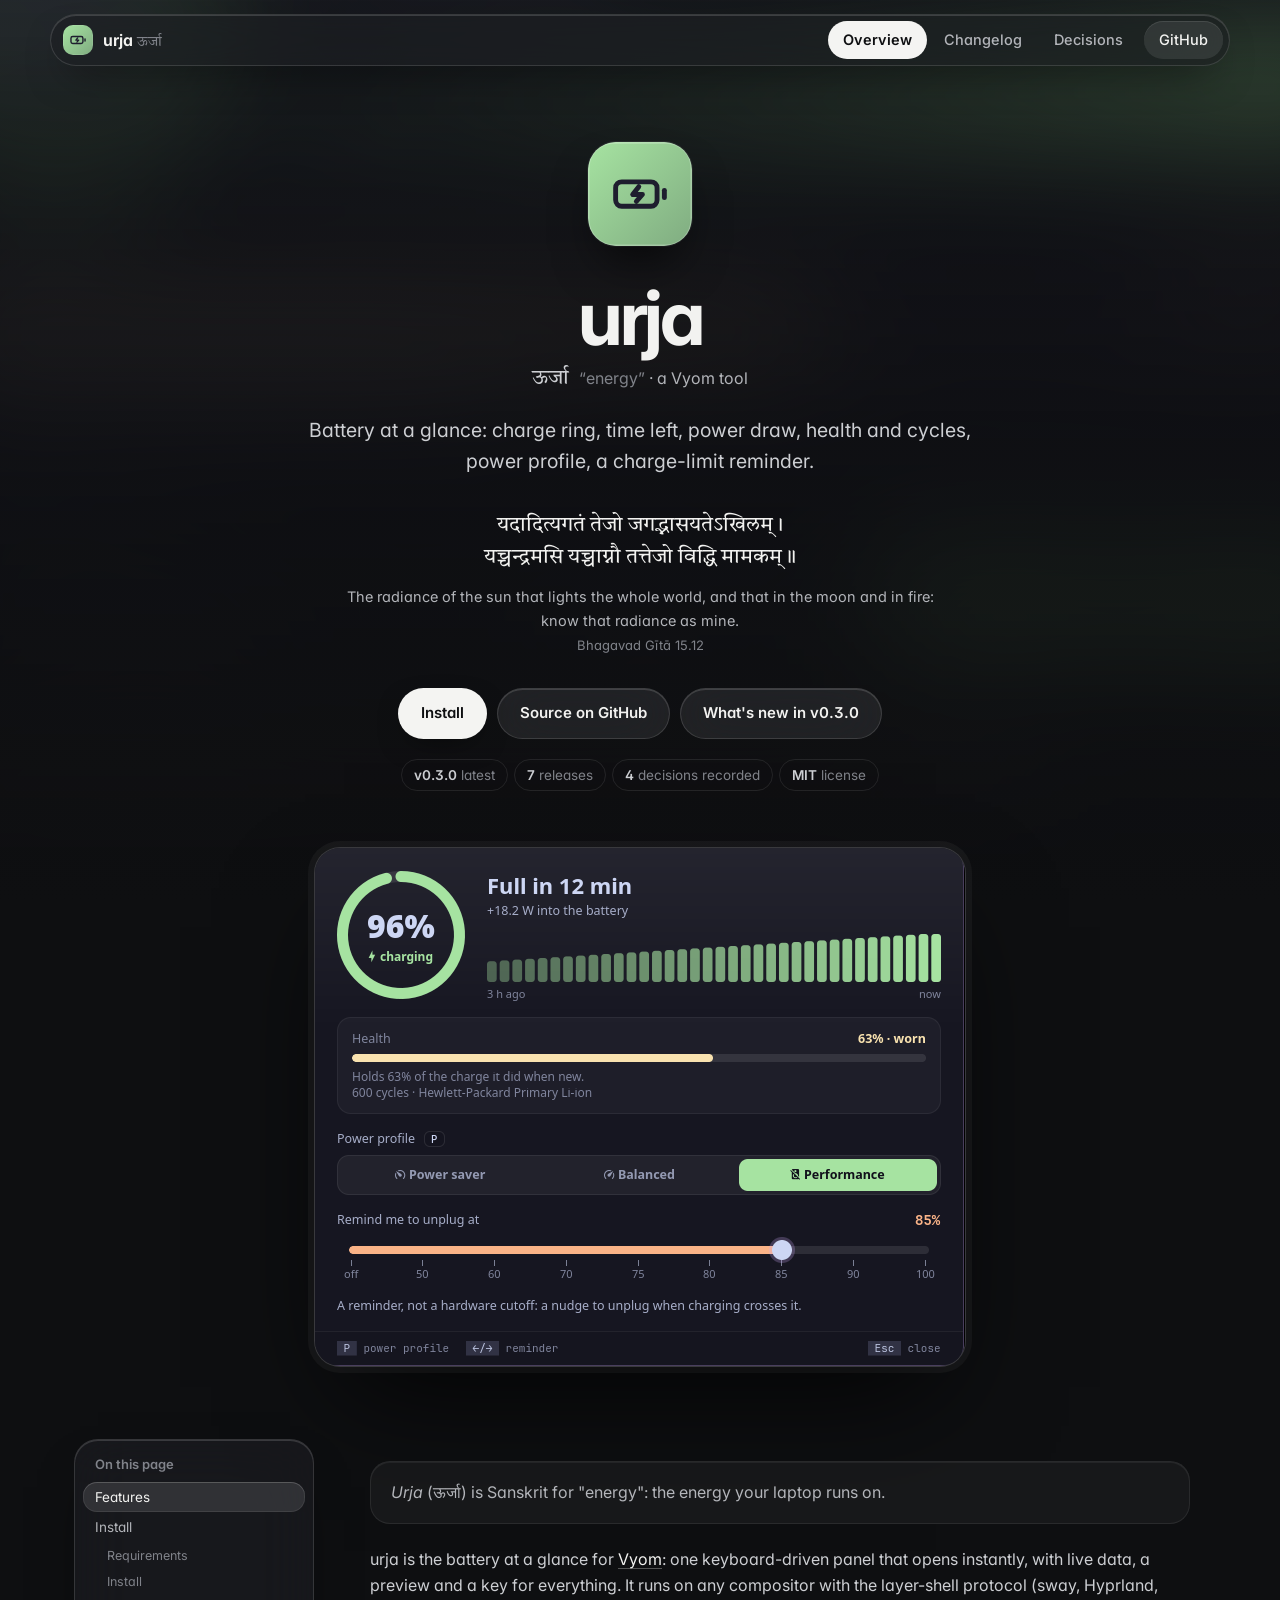
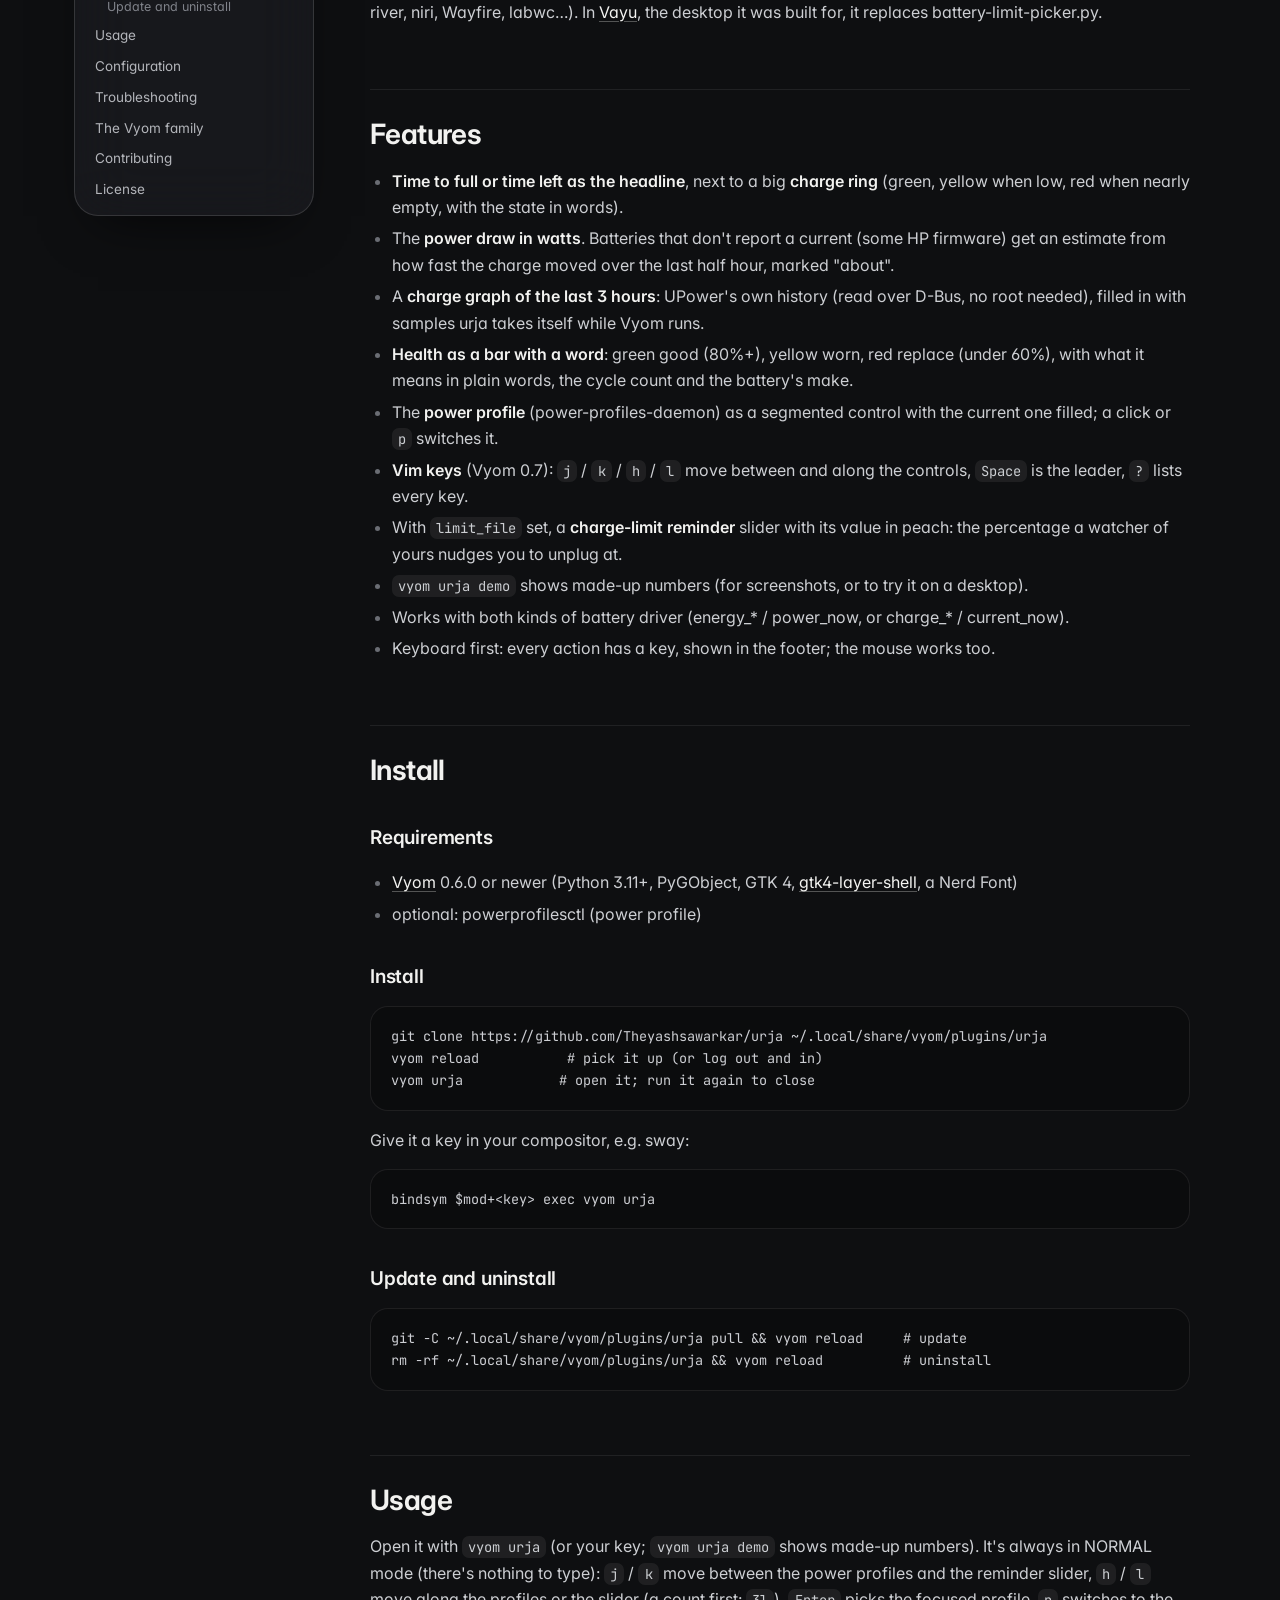
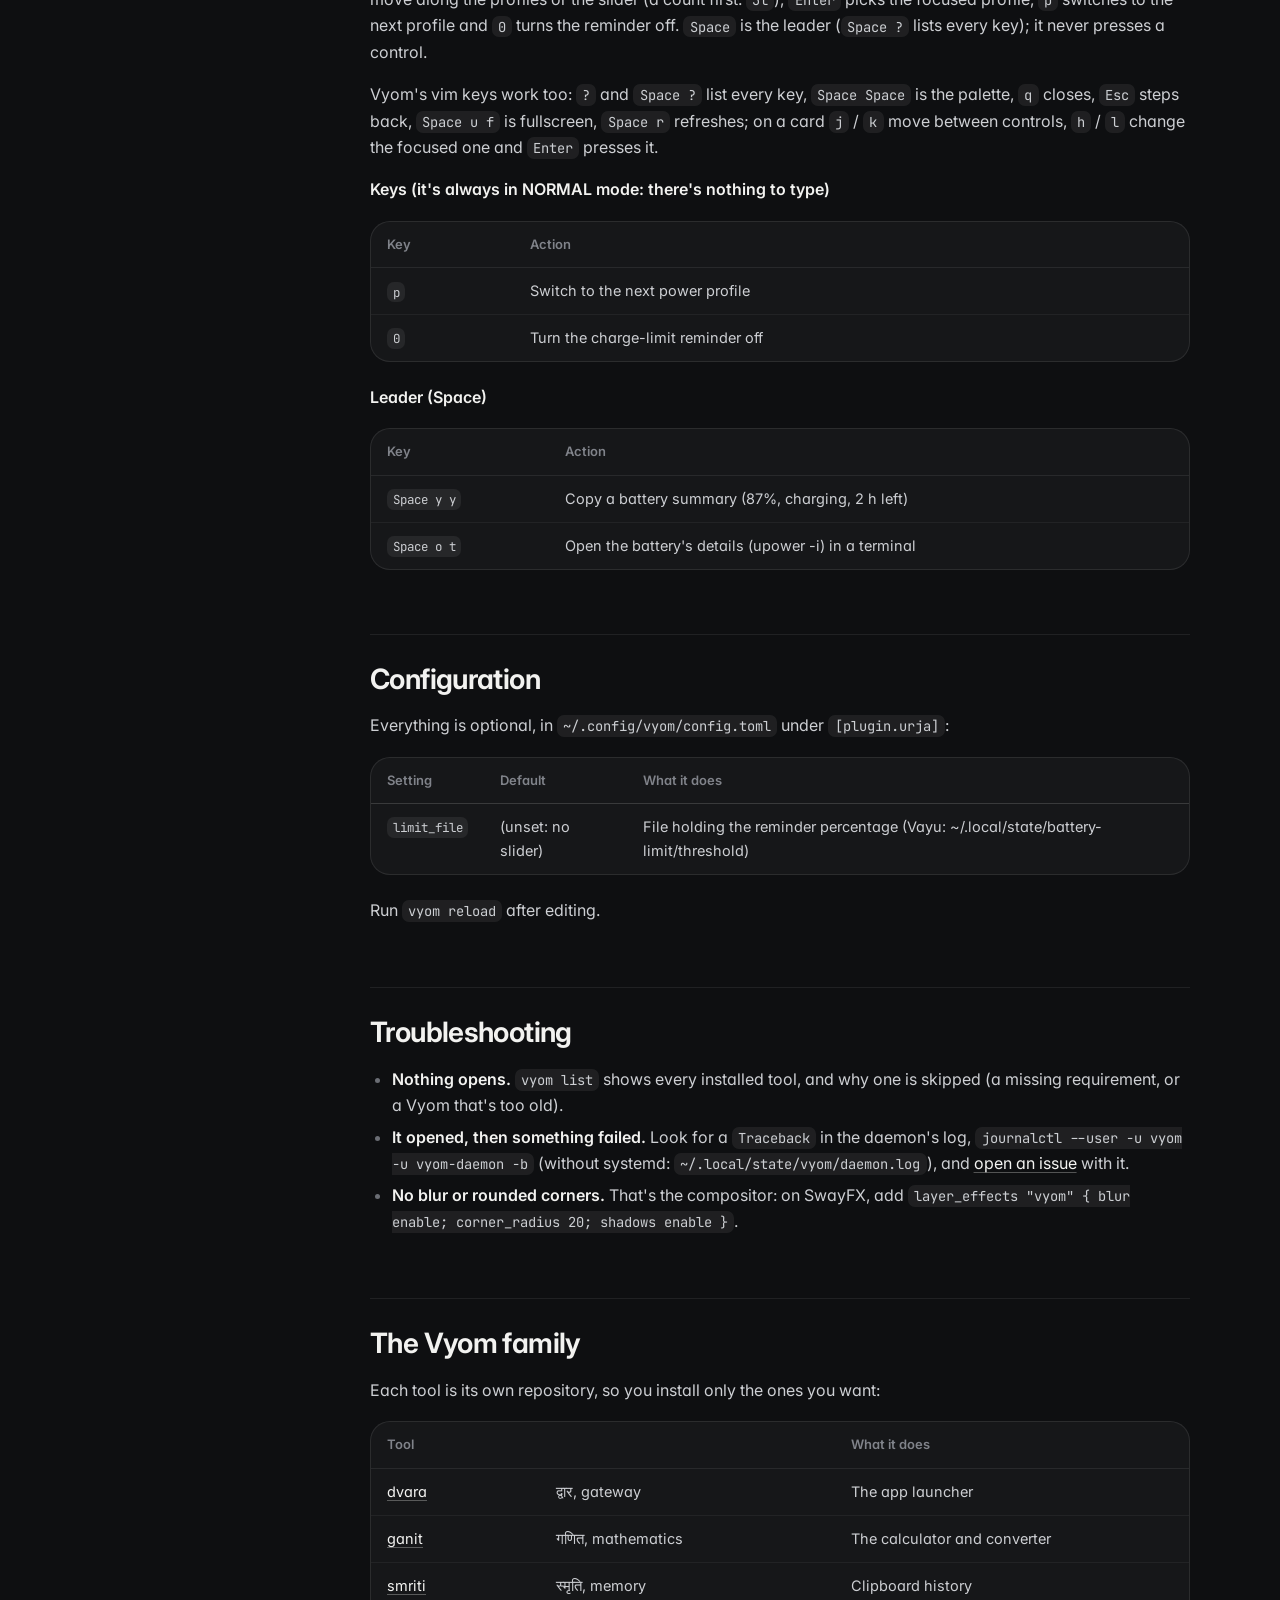
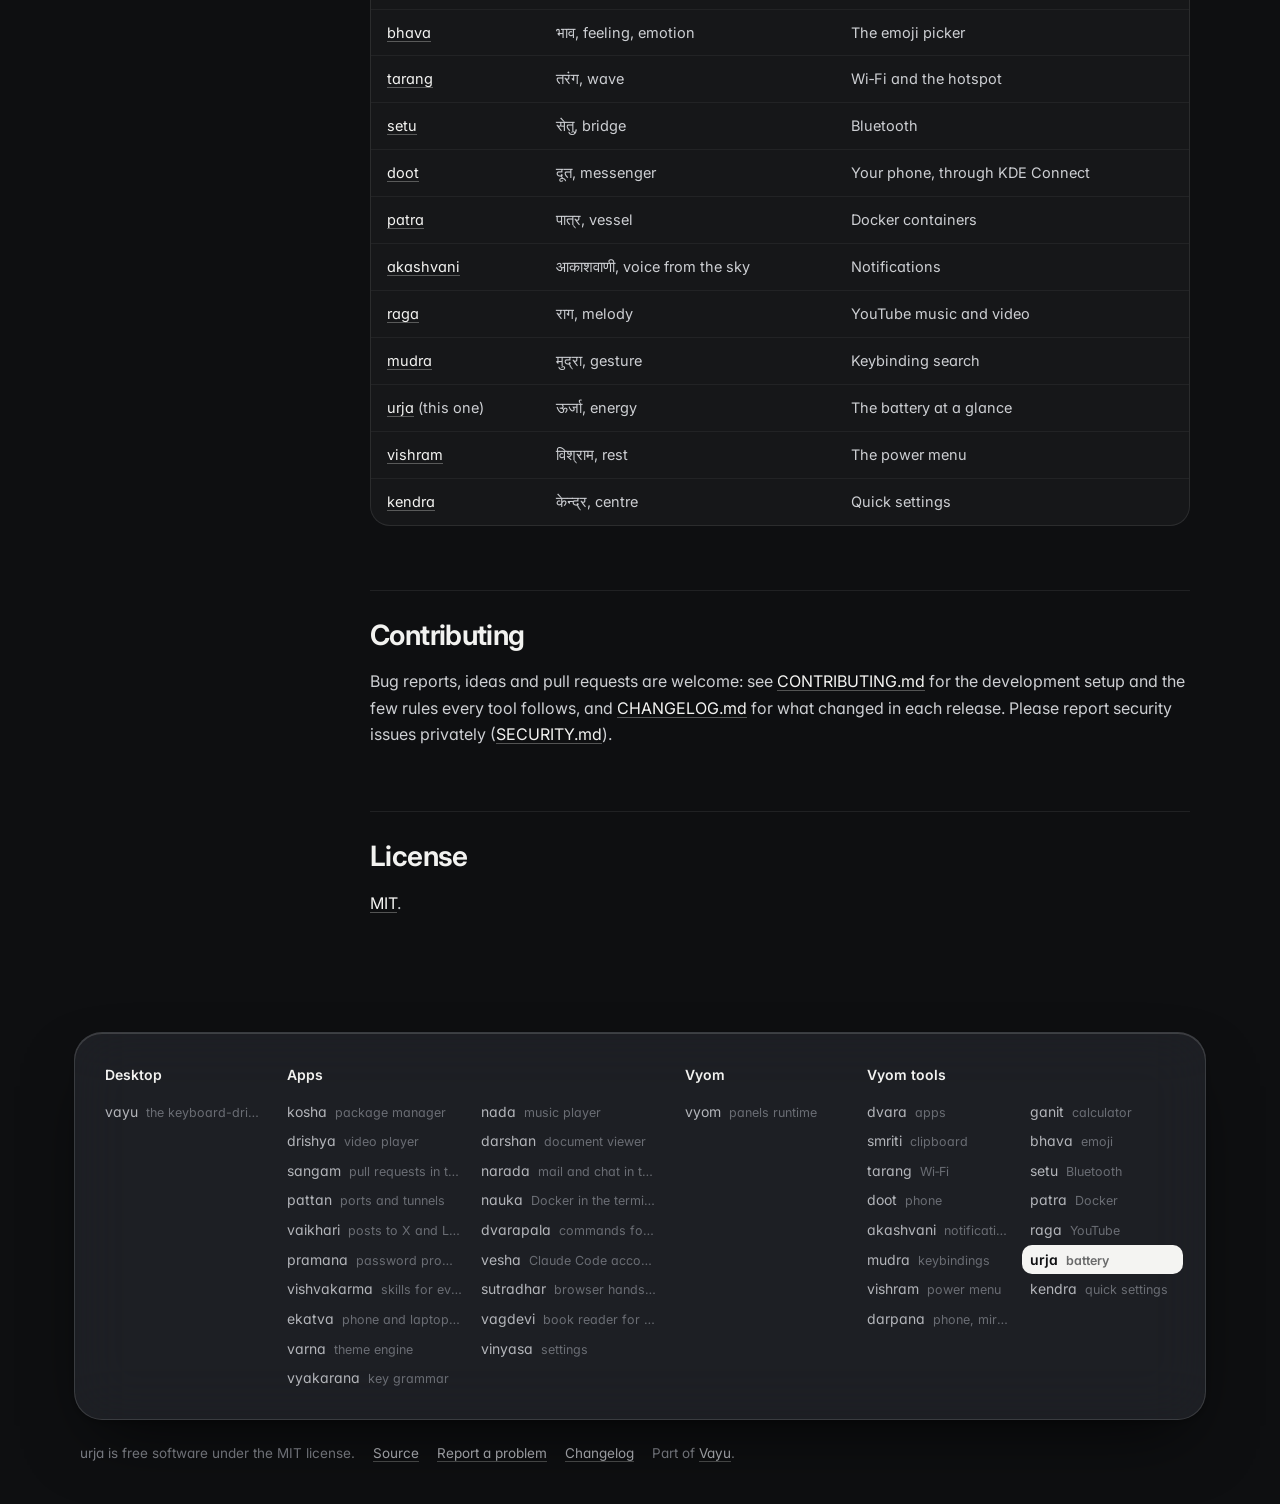
==== commit aaad89a8: "Website: closer to Vayu's own Spatial site The tool's screenshot blurred behind the page, a centred " ====
--- a/docs/index.html
+++ b/docs/index.html
@@ -10,28 +10,27 @@
 <meta name="theme-color" content="#0e0f11">
 <link rel="icon" href="assets/logo.svg" type="image/svg+xml">
 <link rel="preconnect" href="https://fonts.googleapis.com">
-<link href="https://fonts.googleapis.com/css2?family=Inter:wght@400;500;600;700;800&family=JetBrains+Mono:wght@400;600&display=swap" rel="stylesheet">
+<link rel="preconnect" href="https://fonts.gstatic.com" crossorigin>
+<link href="https://fonts.googleapis.com/css2?family=Inter:wght@400;500;600;700&family=JetBrains+Mono:wght@400;500;600&family=Tiro+Devanagari+Sanskrit&display=swap" rel="stylesheet">
 <link rel="stylesheet" href="assets/site.css">
-<style>:root{--tool:#8ee2a6;--glow:#8ee2a62e}</style>
+<style>:root{--tool:#8ee2a6}.backdrop:before{background-image:url("assets/screenshots/urja.png")}</style>
 </head>
-<body>
+<body class="home">
+<div class="backdrop" aria-hidden="true"></div>
 <header class="top"><div class="in">
 <a class="brand" href="index.html"><img src="assets/logo.svg" alt=""><span>urja <small>ऊर्जा</small></span></a>
-<nav><a href="index.html" class="on">Overview</a><a href="changelog.html" class="">Changelog</a><a href="adr/index.html" class=" hide">Decisions</a><a class="gh" href="https://github.com/Theyashsawarkar/urja">GitHub ↗</a></nav></div></header>
-<section class="hero"><div class="in"><div>
-<div class="eyebrow">a Vyom tool</div>
+<nav><a href="index.html" class="on">Overview</a><a href="changelog.html" class="">Changelog</a><a href="adr/index.html" class=" hide">Decisions</a><a class="gh" href="https://github.com/Theyashsawarkar/urja">GitHub</a></nav></div></header>
+<header class="hero">
+<img class="logo" src="assets/logo.svg" alt="urja logo" width="104" height="104">
 <h1>urja</h1>
-<div class="sa">ऊर्जा <span>· “energy”</span></div>
+<div class="sa"><b lang="sa">ऊर्जा</b> <i>“energy”</i> · a Vyom tool</div>
 <p class="lead">Battery at a glance: charge ring, time left, power draw, health and cycles, power profile, a charge-limit reminder.</p>
 <figure class="shloka"><p lang="sa">यदादित्यगतं तेजो जगद्भासयतेऽखिलम् ।<br>यच्चन्द्रमसि यच्चाग्नौ तत्तेजो विद्धि मामकम् ॥</p><figcaption>The radiance of the sun that lights the whole world, and that in the moon and in fire: know that radiance as mine. <cite>Bhagavad Gītā 15.12</cite></figcaption></figure>
-<div class="cta"><a class="btn primary" href="#install">Install</a><a class="btn" href="https://github.com/Theyashsawarkar/urja">GitHub ↗</a>
-<a class="btn" href="changelog.html">What's new in v0.3.0</a></div>
+<div class="cta"><a class="btn primary" href="#install">Install</a><a class="btn" href="https://github.com/Theyashsawarkar/urja">Source on GitHub</a><a class="btn" href="changelog.html">What's new in v0.3.0</a></div>
 <div class="meta"><span><b>v0.3.0</b> latest</span><span><b>7</b> releases</span><span><b>4</b> decisions recorded</span><span><b>MIT</b> license</span></div>
-</div><img class="logo" src="assets/logo.svg" alt="urja logo"></div></section>
+</header>
+<figure class="shot"><img src="assets/screenshots/urja.png" alt="urja: battery panel" fetchpriority="high"></figure>
 <div class="wrap"><aside class="toc"><b>On this page</b><a class="l2" href="#features">Features</a><a class="l2" href="#install">Install</a><a class="l3" href="#requirements">Requirements</a><a class="l3" href="#install">Install</a><a class="l3" href="#update-and-uninstall">Update and uninstall</a><a class="l2" href="#usage">Usage</a><a class="l2" href="#configuration">Configuration</a><a class="l2" href="#troubleshooting">Troubleshooting</a><a class="l2" href="#the-vyom-family">The Vyom family</a><a class="l2" href="#contributing">Contributing</a><a class="l2" href="#license">License</a></aside><article>
-<p align="center">
-  <img alt="urja: battery panel" src="assets/screenshots/urja.png" width="100%">
-</p>
 <blockquote><p><em>Urja</em> (ऊर्जा) is Sanskrit for "energy": the energy your laptop runs on.</p></blockquote>
 <p>urja is the battery at a glance for <a href="https://github.com/Theyashsawarkar/vyom">Vyom</a>: one keyboard-driven panel that opens instantly, with live data, a preview and a key for everything. It runs on any compositor with the layer-shell protocol (sway, Hyprland, river, niri, Wayfire, labwc…). In <a href="https://github.com/Theyashsawarkar/vayu">Vayu</a>, the desktop it was built for, it replaces battery-limit-picker.py.</p>
 <h2 id="features"><a class="anchor" href="#features">#</a>Features</h2>
@@ -71,11 +70,11 @@
 <h2 id="license"><a class="anchor" href="#license">#</a>License</h2>
 <p><a href="https://github.com/Theyashsawarkar/urja/blob/main/LICENSE">MIT</a>.</p>
 </article></div>
-<footer><div class="in"><div><h4>Desktop</h4><a href="https://vayu.theyashsawarkar.dev/" class="">vayu <span>वायु · the keyboard-driven Wayland desktop</span></a></div><div><h4>Apps</h4><a href="https://kosha.theyashsawarkar.dev/" class="">kosha <span>कोश · package manager</span></a><a href="https://nada.theyashsawarkar.dev/" class="">nada <span>नाद · music player</span></a><a href="https://drishya.theyashsawarkar.dev/" class="">drishya <span>दृश्य · video player</span></a><a href="https://darshan.theyashsawarkar.dev/" class="">darshan <span>दर्शन · document viewer</span></a><a href="https://sangam.theyashsawarkar.dev/" class="">sangam <span>संगम · pull requests in the terminal</span></a><a href="https://narada.theyashsawarkar.dev/" class="">narada <span>नारद · mail and chat in the terminal</span></a><a href="https://pattan.theyashsawarkar.dev/" class="">pattan <span>पत्तन · ports and tunnels</span></a><a href="https://nauka.theyashsawarkar.dev/" class="">nauka <span>नौका · Docker in the terminal</span></a><a href="https://vaikhari.theyashsawarkar.dev/" class="">vaikhari <span>वैखरी · posts to X and LinkedIn</span></a><a href="https://dvarapala.theyashsawarkar.dev/" class="">dvarapala <span>द्वारपाल · commands for AI agents, approved</span></a><a href="https://pramana.theyashsawarkar.dev/" class="">pramana <span>प्रमाण · password prompts</span></a><a href="https://vesha.theyashsawarkar.dev/" class="">vesha <span>वेष · Claude Code accounts</span></a><a href="https://vishvakarma.theyashsawarkar.dev/" class="">vishvakarma <span>विश्वकर्मा · skills for every AI agent</span></a><a href="https://sutradhar.theyashsawarkar.dev/" class="">sutradhar <span>सूत्रधार · browser hands for AI agents</span></a><a href="https://ekatva.theyashsawarkar.dev/" class="">ekatva <span>एकत्व · phone and laptop, linked</span></a><a href="https://vagdevi.theyashsawarkar.dev/" class="">vagdevi <span>वाग्देवी · book reader for Android</span></a><a href="https://varna.theyashsawarkar.dev/" class="">varna <span>वर्ण · theme engine</span></a><a href="https://vinyasa.theyashsawarkar.dev/" class="">vinyasa <span>विन्यास · settings</span></a><a href="https://vyakarana.theyashsawarkar.dev/" class="">vyakarana <span>व्याकरण · key grammar</span></a></div><div><h4>Vyom</h4><a href="https://vyom.theyashsawarkar.dev/" class="">vyom <span>व्योम · panels runtime</span></a></div><div><h4>Vyom tools</h4><a href="https://dvara.theyashsawarkar.dev/" class="">dvara <span>द्वार · apps</span></a><a href="https://ganit.theyashsawarkar.dev/" class="">ganit <span>गणित · calculator</span></a><a href="https://smriti.theyashsawarkar.dev/" class="">smriti <span>स्मृति · clipboard</span></a><a href="https://bhava.theyashsawarkar.dev/" class="">bhava <span>भाव · emoji</span></a><a href="https://tarang.theyashsawarkar.dev/" class="">tarang <span>तरंग · Wi‑Fi</span></a><a href="https://setu.theyashsawarkar.dev/" class="">setu <span>सेतु · Bluetooth</span></a><a href="https://doot.theyashsawarkar.dev/" class="">doot <span>दूत · phone</span></a><a href="https://patra.theyashsawarkar.dev/" class="">patra <span>पात्र · Docker</span></a><a href="https://akashvani.theyashsawarkar.dev/" class="">akashvani <span>आकाशवाणी · notifications</span></a><a href="https://raga.theyashsawarkar.dev/" class="">raga <span>राग · YouTube</span></a><a href="https://mudra.theyashsawarkar.dev/" class="">mudra <span>मुद्रा · keybindings</span></a><a href="https://urja.theyashsawarkar.dev/" class="me">urja <span>ऊर्जा · battery</span></a><a href="https://vishram.theyashsawarkar.dev/" class="">vishram <span>विश्राम · power menu</span></a><a href="https://kendra.theyashsawarkar.dev/" class="">kendra <span>केन्द्र · quick settings</span></a><a href="https://darpana.theyashsawarkar.dev/" class="">darpana <span>दर्पण · phone, mirrored</span></a></div></div>
-<div class="bottom">urja is free software under the MIT license · <a href="https://github.com/Theyashsawarkar/urja">source</a> · <a href="https://github.com/Theyashsawarkar/urja/issues">issues</a> · <a href="changelog.html">changelog</a> · part of <a href="https://vayu.theyashsawarkar.dev/">Vayu</a></div></footer>
+<footer><div class="in glass"><div class=""><h4>Desktop</h4><div class="list"><a href="https://vayu.theyashsawarkar.dev/" class="">vayu <span>the keyboard-driven Wayland desktop</span></a></div></div><div class="g2"><h4>Apps</h4><div class="list"><a href="https://kosha.theyashsawarkar.dev/" class="">kosha <span>package manager</span></a><a href="https://nada.theyashsawarkar.dev/" class="">nada <span>music player</span></a><a href="https://drishya.theyashsawarkar.dev/" class="">drishya <span>video player</span></a><a href="https://darshan.theyashsawarkar.dev/" class="">darshan <span>document viewer</span></a><a href="https://sangam.theyashsawarkar.dev/" class="">sangam <span>pull requests in the terminal</span></a><a href="https://narada.theyashsawarkar.dev/" class="">narada <span>mail and chat in the terminal</span></a><a href="https://pattan.theyashsawarkar.dev/" class="">pattan <span>ports and tunnels</span></a><a href="https://nauka.theyashsawarkar.dev/" class="">nauka <span>Docker in the terminal</span></a><a href="https://vaikhari.theyashsawarkar.dev/" class="">vaikhari <span>posts to X and LinkedIn</span></a><a href="https://dvarapala.theyashsawarkar.dev/" class="">dvarapala <span>commands for AI agents, approved</span></a><a href="https://pramana.theyashsawarkar.dev/" class="">pramana <span>password prompts</span></a><a href="https://vesha.theyashsawarkar.dev/" class="">vesha <span>Claude Code accounts</span></a><a href="https://vishvakarma.theyashsawarkar.dev/" class="">vishvakarma <span>skills for every AI agent</span></a><a href="https://sutradhar.theyashsawarkar.dev/" class="">sutradhar <span>browser hands for AI agents</span></a><a href="https://ekatva.theyashsawarkar.dev/" class="">ekatva <span>phone and laptop, linked</span></a><a href="https://vagdevi.theyashsawarkar.dev/" class="">vagdevi <span>book reader for Android</span></a><a href="https://varna.theyashsawarkar.dev/" class="">varna <span>theme engine</span></a><a href="https://vinyasa.theyashsawarkar.dev/" class="">vinyasa <span>settings</span></a><a href="https://vyakarana.theyashsawarkar.dev/" class="">vyakarana <span>key grammar</span></a></div></div><div class=""><h4>Vyom</h4><div class="list"><a href="https://vyom.theyashsawarkar.dev/" class="">vyom <span>panels runtime</span></a></div></div><div class="g2"><h4>Vyom tools</h4><div class="list"><a href="https://dvara.theyashsawarkar.dev/" class="">dvara <span>apps</span></a><a href="https://ganit.theyashsawarkar.dev/" class="">ganit <span>calculator</span></a><a href="https://smriti.theyashsawarkar.dev/" class="">smriti <span>clipboard</span></a><a href="https://bhava.theyashsawarkar.dev/" class="">bhava <span>emoji</span></a><a href="https://tarang.theyashsawarkar.dev/" class="">tarang <span>Wi‑Fi</span></a><a href="https://setu.theyashsawarkar.dev/" class="">setu <span>Bluetooth</span></a><a href="https://doot.theyashsawarkar.dev/" class="">doot <span>phone</span></a><a href="https://patra.theyashsawarkar.dev/" class="">patra <span>Docker</span></a><a href="https://akashvani.theyashsawarkar.dev/" class="">akashvani <span>notifications</span></a><a href="https://raga.theyashsawarkar.dev/" class="">raga <span>YouTube</span></a><a href="https://mudra.theyashsawarkar.dev/" class="">mudra <span>keybindings</span></a><a href="https://urja.theyashsawarkar.dev/" class="me" aria-current="page">urja <span>battery</span></a><a href="https://vishram.theyashsawarkar.dev/" class="">vishram <span>power menu</span></a><a href="https://kendra.theyashsawarkar.dev/" class="">kendra <span>quick settings</span></a><a href="https://darpana.theyashsawarkar.dev/" class="">darpana <span>phone, mirrored</span></a></div></div></div>
+<div class="bottom"><span>urja is free software under the MIT license.</span><a href="https://github.com/Theyashsawarkar/urja">Source</a><a href="https://github.com/Theyashsawarkar/urja/issues">Report a problem</a><a href="changelog.html">Changelog</a><span>Part of <a href="https://vayu.theyashsawarkar.dev/">Vayu</a>.</span></div></footer>
 <script>
-document.querySelectorAll('pre.code').forEach(p=>{const b=document.createElement('button');b.className='copy';b.textContent='Copy';
-b.onclick=()=>{navigator.clipboard.writeText(p.innerText.replace(/^Copy/,'')).then(()=>{b.textContent='Copied';setTimeout(()=>b.textContent='Copy',1200)})};p.appendChild(b)});
+document.querySelectorAll('pre.code').forEach(p=>{const b=document.createElement('button');b.className='copy';b.type='button';b.textContent='Copy';
+b.onclick=()=>{navigator.clipboard.writeText(p.querySelector('code').innerText).then(()=>{b.textContent='Copied';b.classList.add('done');setTimeout(()=>{b.textContent='Copy';b.classList.remove('done')},1400)})};p.appendChild(b)});
 const links=[...document.querySelectorAll('.toc a')];if(links.length){const hs=links.map(a=>document.getElementById(a.hash.slice(1))).filter(Boolean);
 const on=()=>{let cur=hs[0];for(const h of hs){if(h.getBoundingClientRect().top<120)cur=h}links.forEach(a=>a.classList.toggle('on',cur&&a.hash==='#'+cur.id))};
 addEventListener('scroll',on,{passive:true});on()}
--- a/docs/assets/site.css
+++ b/docs/assets/site.css
@@ -1,100 +1,131 @@
-/* Vayu's Spatial look: graphite glass that floats, very round, colour only
-   where it means something. The near-white accent is where you act (links,
-   the main button); the tool's own colour (--tool) is only its signature:
-   the logo's glow, the shloka's line, the release dots. */
+/* Vayu's Spatial look (the same as vayu.theyashsawarkar.dev): graphite
+   glass floating over the tool's own screenshot, blurred far out of focus;
+   very round; where you are is a near-white pill or brighter glass; no
+   glows; colour only where it means something. The tool's own colour
+   (--tool) is only its signature: the release dots. */
 :root{--crust:#0e0f11;--mantle:#141518;--base:#1b1c20;--s0:#2a2c31;--s1:#3a3c42;--ov0:#6a6d74;--ov1:#80838a;
---sub0:#b3b5ba;--sub1:#cdcfd3;--text:#f2f2f0;--accent:#f4f4f2;--green:#8ee2a6;--peach:#f7b07d;--red:#ff9389;--blue:#93c4ff;
---glass:rgba(255,255,255,.045);--rim:rgba(255,255,255,.10);--lit:inset 0 1px 0 rgba(255,255,255,.08);
---ui:"Inter","Segoe UI",system-ui,sans-serif;--mono:"JetBrains Mono","JetBrainsMono Nerd Font",ui-monospace,monospace}
+--sub0:#b3b5ba;--sub1:#cdcfd3;--text:#f2f2f0;--accent:#f4f4f2;--green:#8ee2a6;--peach:#f7b07d;--red:#ff9389;--blue:#93c4ff;--yellow:#f3d47f;
+--glass:rgba(52,54,60,.44);--hi:rgba(255,255,255,.09);--rim:rgba(255,255,255,.13);--lit:inset 0 1px 0 rgba(255,255,255,.15);
+--float:0 30px 70px -24px rgba(0,0,0,.7),0 2px 6px rgba(0,0,0,.25);--blur:blur(28px) saturate(160%);
+--ui:"Inter","Adwaita Sans",system-ui,sans-serif;--mono:"JetBrains Mono","JetBrainsMono Nerd Font",ui-monospace,monospace;
+--sa:"Tiro Devanagari Sanskrit","Noto Serif Devanagari",serif;color-scheme:dark}
 *{box-sizing:border-box}html{scroll-behavior:smooth;scroll-padding-top:96px}
-body{margin:0;background:var(--crust);color:var(--text);font:16px/1.65 var(--ui);-webkit-font-smoothing:antialiased}
-a{color:var(--accent);text-decoration:underline;text-decoration-color:rgba(244,244,242,.28);text-underline-offset:3px}
-a:hover{text-decoration-color:var(--accent)}
+body{margin:0;min-height:100vh;background:var(--crust);color:var(--text);font:16px/1.65 var(--ui);-webkit-font-smoothing:antialiased;font-feature-settings:"cv11","ss01"}
+/* the backdrop: the tool's screenshot, out of focus, fading to graphite */
+.backdrop{position:fixed;inset:0;z-index:-1;overflow:hidden;pointer-events:none}
+.backdrop:before{content:"";position:absolute;inset:-12%;background:center/cover no-repeat;filter:blur(64px) saturate(1.25) brightness(.62);transform:translateZ(0)}
+.backdrop:after{content:"";position:absolute;inset:0;background:linear-gradient(to bottom,rgba(14,15,17,.25),rgba(14,15,17,.8) 60%,var(--crust))}
+.backdrop.none:before{background:radial-gradient(60% 50% at 50% 0%,color-mix(in srgb,var(--tool) 22%,transparent),transparent 70%);filter:none}
+.sub .backdrop:after{background:linear-gradient(to bottom,rgba(14,15,17,.55),rgba(14,15,17,.93) 45%,var(--crust))}
+a{color:var(--accent);text-decoration:underline;text-decoration-color:rgba(244,244,242,.3);text-underline-offset:3px}
+a:hover{text-decoration-color:currentColor}
 code{font:.86em var(--mono);background:rgba(255,255,255,.07);padding:.14em .45em;border-radius:7px;color:var(--sub1)}
+kbd{display:inline-block;min-width:1.7em;padding:.05em .45em;font:500 .8em/1.6 var(--mono);text-align:center;color:var(--text);background:rgba(255,255,255,.08);border:1px solid rgba(255,255,255,.14);border-bottom-width:2px;border-radius:8px}
 img{max-width:100%;height:auto}
-:focus-visible{outline:2px solid var(--accent);outline-offset:3px;border-radius:8px}
-/* nav: a floating glass pill */
-.top{position:sticky;top:12px;z-index:20;padding:0 16px}
-.top .in{max-width:1240px;margin:0 auto;padding:8px 10px 8px 16px;display:flex;align-items:center;gap:22px;
-border-radius:999px;background:rgba(27,28,32,.62);border:1px solid var(--rim);box-shadow:var(--lit),0 18px 40px rgba(0,0,0,.35);
-backdrop-filter:blur(24px) saturate(1.5);-webkit-backdrop-filter:blur(24px) saturate(1.5)}
-.brand{display:flex;align-items:center;gap:10px;font-weight:650;font-size:16.5px;color:var(--text);text-decoration:none}
-.brand img{width:28px;height:28px;border-radius:9px}.brand small{font-weight:500;color:var(--ov1);font-size:13px}
-.top nav{display:flex;gap:4px;margin-left:auto;flex-wrap:wrap}
-.top nav a{color:var(--sub0);padding:6px 14px;border-radius:999px;font-size:14.5px;text-decoration:none}
-.top nav a:hover{background:rgba(255,255,255,.07);color:var(--text)}
-.top nav a.on{background:rgba(255,255,255,.14);color:var(--text);box-shadow:var(--lit)}
-.top nav a.gh{background:var(--accent);color:var(--crust);font-weight:600}.top nav a.gh:hover{background:#fff}
-/* hero: the tool's light in a dark room */
-.hero{position:relative;overflow:hidden;margin-top:-64px;padding-top:64px}
-.hero:before{content:"";position:absolute;inset:-30% -10% auto;height:720px;
-background:radial-gradient(640px 340px at 18% 32%,var(--glow),transparent 70%),radial-gradient(520px 300px at 86% 8%,rgba(255,255,255,.06),transparent 70%);pointer-events:none}
-.hero .in{position:relative;max-width:1240px;margin:0 auto;padding:84px 24px 60px;display:grid;grid-template-columns:minmax(0,1fr) auto;gap:48px;align-items:center}
-.eyebrow{display:inline-flex;align-items:center;gap:8px;font:500 13.5px var(--ui);color:var(--sub1);padding:5px 13px 5px 11px;border-radius:999px;
-background:var(--glass);border:1px solid var(--rim);box-shadow:var(--lit)}
-.eyebrow:before{content:"";width:7px;height:7px;border-radius:50%;background:var(--tool)}
-.hero h1{font-size:clamp(42px,6vw,68px);line-height:1.02;margin:18px 0 8px;letter-spacing:-.035em;font-weight:700}
-.hero .sa{font-size:22px;color:var(--sub1);margin-bottom:22px}.hero .sa span{color:var(--ov1)}
-.hero .shloka{margin:0 0 28px;padding:16px 20px;border-radius:22px;background:var(--glass);border:1px solid var(--rim);box-shadow:var(--lit),inset 3px 0 0 var(--tool);max-width:720px}
-.hero .shloka p{margin:0 0 6px;font-size:18px;line-height:1.6;color:var(--text)}.hero .shloka figcaption{font-size:14px;color:var(--sub0)}.hero .shloka cite{color:var(--ov1);font-style:normal;white-space:nowrap}
-.hero p.lead{font-size:19px;color:var(--sub0);max-width:680px;margin:0 0 28px}
-.cta{display:flex;gap:10px;flex-wrap:wrap}
-.btn{display:inline-flex;align-items:center;gap:8px;padding:11px 20px;border-radius:999px;font-weight:600;font-size:15px;color:var(--text);
-background:rgba(255,255,255,.07);border:1px solid var(--rim);box-shadow:var(--lit);text-decoration:none}
-.btn:hover{background:rgba(255,255,255,.12)}
-.btn.primary{background:var(--accent);color:var(--crust);border-color:transparent;box-shadow:none}.btn.primary:hover{background:#fff}
-.hero .logo{width:184px;height:184px;filter:drop-shadow(0 28px 56px var(--glow))}
-.meta{display:flex;gap:18px;flex-wrap:wrap;margin-top:24px;color:var(--ov1);font-size:14px}.meta b{color:var(--sub1);font-weight:600}
-/* layout */
-.wrap{max-width:1240px;margin:0 auto;padding:44px 24px 88px;display:grid;grid-template-columns:230px minmax(0,1fr);gap:52px}
-.toc{position:sticky;top:96px;align-self:start;max-height:calc(100vh - 116px);overflow:auto;font-size:14px;padding-right:6px}
-.toc b{display:block;font-size:13px;font-weight:600;color:var(--ov1);margin:0 0 10px 12px}
-.toc a{display:block;color:var(--sub0);padding:5px 12px;border-radius:12px;text-decoration:none}
-.toc a.l3{padding-left:24px;font-size:13px;color:var(--ov1)}
-.toc a:hover{color:var(--text);background:rgba(255,255,255,.04)}
-.toc a.on{color:var(--text);background:rgba(255,255,255,.09);box-shadow:var(--lit)}
-article{min-width:0}
-article h2{font-size:30px;letter-spacing:-.02em;margin:60px 0 14px;padding-top:6px;font-weight:650}
-article h2:first-child{margin-top:0}
-article h3{font-size:20px;margin:34px 0 10px;font-weight:600}article h4{font-size:16px;margin:24px 0 8px;color:var(--sub1)}
-article p,article li{color:var(--sub1)}
+:focus-visible{outline:2px solid var(--accent);outline-offset:3px;border-radius:10px}
+.glass{background:var(--glass);-webkit-backdrop-filter:var(--blur);backdrop-filter:var(--blur);border:1px solid var(--rim);box-shadow:var(--lit),var(--float)}
+/* nav: a floating glass capsule; the page you're on is the near-white pill */
+.top{position:sticky;top:0;z-index:20;padding:14px 24px 0}
+.top .in{max-width:1180px;margin:0 auto;padding:6px 6px 6px 10px;display:flex;align-items:center;gap:18px;border-radius:999px;
+background:rgba(30,31,35,.62);-webkit-backdrop-filter:var(--blur);backdrop-filter:var(--blur);border:1px solid var(--rim);box-shadow:var(--lit),0 18px 40px -18px rgba(0,0,0,.7)}
+.brand{display:flex;align-items:center;gap:10px;font-weight:650;font-size:16px;color:var(--text);text-decoration:none;padding:2px 6px 2px 2px;border-radius:999px}
+.brand img{width:30px;height:30px;border-radius:10px}.brand small{font:400 14px var(--sa);color:var(--ov1)}
+.top nav{display:flex;gap:2px;margin-left:auto}
+.top nav a{color:var(--sub0);padding:7px 15px;border-radius:999px;font-size:14.5px;font-weight:500;text-decoration:none;white-space:nowrap;transition:background-color .15s,color .15s}
+.top nav a:hover{background:rgba(255,255,255,.08);color:var(--text)}
+.top nav a.on{background:var(--accent);color:var(--crust);font-weight:600}
+.top nav a.gh{color:var(--text);background:rgba(255,255,255,.09);box-shadow:inset 0 1px 0 rgba(255,255,255,.1);margin-left:4px}.top nav a.gh:hover{background:rgba(255,255,255,.15)}
+/* hero: the logo, the name, the verse, then the tool itself */
+.hero{max-width:860px;margin:0 auto;padding:76px 24px 0;text-align:center}
+.hero .logo{width:104px;height:104px;border-radius:28px;box-shadow:0 26px 50px -18px rgba(0,0,0,.8),0 0 0 1px rgba(255,255,255,.08)}
+.hero h1{font-size:clamp(46px,7vw,76px);line-height:1;margin:26px 0 10px;letter-spacing:-.04em;font-weight:700}
+.hero .sa{font-size:16px;color:var(--sub0)}.hero .sa b{font:400 21px var(--sa);color:var(--sub1);margin-right:6px}.hero .sa i{font-style:normal;color:var(--ov1)}
+.hero p.lead{font-size:19.5px;line-height:1.55;color:var(--sub1);max-width:34em;margin:22px auto 0;text-wrap:pretty}
+.hero .shloka{margin:34px auto 0;max-width:600px}
+.hero .shloka p{margin:0;font:400 21px/1.55 var(--sa);color:var(--text)}
+.hero .shloka figcaption{margin-top:10px;font-size:14.5px;color:var(--sub0);text-wrap:pretty}.hero .shloka cite{display:block;margin-top:2px;color:var(--ov1);font-style:normal;font-size:13px}
+.cta{display:flex;gap:10px;flex-wrap:wrap;justify-content:center;margin-top:32px}
+.btn{display:inline-flex;align-items:center;gap:8px;padding:12px 22px;border-radius:999px;font-weight:600;font-size:15px;color:var(--text);
+background:rgba(255,255,255,.08);border:1px solid var(--rim);box-shadow:var(--lit);-webkit-backdrop-filter:var(--blur);backdrop-filter:var(--blur);text-decoration:none;transition:background-color .15s}
+.btn:hover{background:rgba(255,255,255,.14)}
+.btn.primary{background:var(--accent);color:var(--crust);border-color:transparent;box-shadow:0 10px 30px -12px rgba(0,0,0,.6)}.btn.primary:hover{background:#fff}
+.meta{display:flex;gap:6px;flex-wrap:wrap;justify-content:center;margin-top:20px;font-size:13.5px;color:var(--ov1)}
+.meta span{padding:4px 12px;border-radius:999px;border:1px solid rgba(255,255,255,.09)}.meta b{color:var(--sub1);font-weight:600}
+.shot{max-width:1180px;margin:56px auto 0;padding:0 24px;display:flex;gap:22px;justify-content:center;align-items:flex-start}
+.shot img{display:block;border-radius:26px;border:1px solid var(--rim);background:var(--base);box-shadow:0 0 0 6px rgba(255,255,255,.04),0 50px 110px -30px rgba(0,0,0,.85)}
+.shot.many img{flex:1 1 0;min-width:0;max-width:300px;border-radius:30px}
+.shot figcaption{display:none}
+/* layout: a glass "On this page" panel beside the article */
+.wrap{max-width:1180px;margin:0 auto;padding:72px 24px 40px;display:grid;grid-template-columns:240px minmax(0,1fr);gap:56px}
+.sub .wrap{padding-top:48px}
+.wrap.solo{grid-template-columns:minmax(0,1fr);max-width:900px}.wrap.solo article{max-width:none}
+.adrmeta+h2{border-top:0;padding-top:0;margin-top:10px;font-size:36px;letter-spacing:-.03em}
+article>h2:first-child{font-size:36px;letter-spacing:-.03em}
+.toc{position:sticky;top:92px;align-self:start;max-height:calc(100vh - 112px);overflow:auto;scrollbar-width:thin;scrollbar-color:rgba(255,255,255,.15) transparent;
+padding:14px 8px 10px;border-radius:24px;background:rgba(30,31,35,.6);-webkit-backdrop-filter:var(--blur);backdrop-filter:var(--blur);border:1px solid var(--rim);box-shadow:var(--lit),0 24px 50px -24px rgba(0,0,0,.7)}
+.toc:empty{display:none}
+.toc b{display:block;font-size:13px;font-weight:600;color:var(--ov1);margin:0 12px 6px}
+.toc a{display:block;color:var(--sub0);padding:6px 12px;border-radius:14px;font-size:13.5px;line-height:1.4;text-decoration:none;transition:background-color .15s,color .15s}
+.toc a.l3{padding:4px 12px 4px 24px;font-size:12.5px;color:var(--ov1)}
+.toc a:hover{color:var(--text);background:rgba(255,255,255,.06)}
+.toc a.on{color:var(--text);background:rgba(255,255,255,.11);box-shadow:inset 0 1px 0 rgba(255,255,255,.12),inset 0 0 0 1px rgba(255,255,255,.08)}
+article{min-width:0;max-width:820px}
+article h2{font-size:28px;line-height:1.2;letter-spacing:-.022em;margin:64px 0 14px;padding-top:28px;border-top:1px solid rgba(255,255,255,.08);font-weight:650}
+article>h2:first-child,article>section:first-child h2{margin-top:0;padding-top:0;border-top:0}
+article h3{font-size:19px;margin:34px 0 10px;font-weight:600;letter-spacing:-.01em}article h4{font-size:16px;margin:24px 0 8px;color:var(--sub1)}
+article p,article li{color:var(--sub1);overflow-wrap:anywhere}article strong{color:var(--text);font-weight:600}
 article .anchor{opacity:0;margin-left:-22px;width:22px;display:inline-block;color:var(--ov0);text-decoration:none}
 article h2:hover .anchor,article h3:hover .anchor{opacity:1}
-article ul,article ol{padding-left:22px}article li{margin:5px 0}
-article img{border-radius:22px;border:1px solid var(--rim);box-shadow:0 24px 60px rgba(0,0,0,.35)}
+article ul,article ol{padding-left:22px}article li{margin:5px 0}article li::marker{color:var(--ov0)}
+article img{border-radius:22px;border:1px solid var(--rim);box-shadow:0 30px 70px -28px rgba(0,0,0,.85)}
 article p[align=center]{text-align:center}article p[align=center] img{margin:6px 0}
-article blockquote{margin:22px 0;padding:16px 22px;background:var(--glass);border:1px solid var(--rim);box-shadow:var(--lit);border-radius:22px}
-article blockquote p{margin:0;color:var(--sub0)}
-pre.code{position:relative;background:rgba(0,0,0,.28);border:1px solid var(--rim);box-shadow:var(--lit);border-radius:20px;padding:18px 20px;overflow:auto;font:13.5px/1.65 var(--mono);color:var(--sub1)}
+article blockquote{margin:22px 0;padding:14px 20px;background:rgba(255,255,255,.04);border:1px solid rgba(255,255,255,.08);box-shadow:inset 0 1px 0 rgba(255,255,255,.06);border-radius:20px}
+article blockquote p{margin:.2em 0;color:var(--sub0)}
+pre.code{position:relative;background:rgba(10,11,13,.6);border:1px solid rgba(255,255,255,.08);border-radius:18px;padding:18px 20px;overflow:auto;font:13.5px/1.65 var(--mono);color:var(--sub1)}
 pre.code code{background:none;padding:0;font-size:inherit;color:inherit}
-pre.code .copy{position:absolute;top:10px;right:10px;font:600 12px var(--ui);padding:5px 12px;border-radius:999px;border:0;background:rgba(255,255,255,.1);color:var(--text);cursor:pointer;opacity:0;transition:opacity .15s}
-pre.code:hover .copy,pre.code .copy:focus-visible{opacity:1}
-.table{overflow:auto;margin:16px 0;border:1px solid var(--rim);border-radius:20px;background:var(--glass);box-shadow:var(--lit)}
+pre.code .copy{position:absolute;top:10px;right:10px;font:600 12.5px var(--ui);padding:5px 13px;border-radius:999px;border:1px solid rgba(255,255,255,.12);background:rgba(255,255,255,.08);color:var(--sub1);cursor:pointer;opacity:0;transition:opacity .15s,background-color .15s}
+pre.code:hover .copy,pre.code .copy:focus-visible{opacity:1}pre.code .copy:hover{background:var(--accent);color:var(--crust)}
+pre.code .copy.done{background:var(--green);color:var(--crust);border-color:transparent;opacity:1}
+.table{overflow:auto;margin:18px 0 22px;border:1px solid rgba(255,255,255,.09);border-radius:20px;background:rgba(255,255,255,.035)}
 table{border-collapse:collapse;width:100%;font-size:14.5px}
-th{text-align:left;color:var(--sub1);font-weight:600;padding:11px 16px;border-bottom:1px solid var(--rim);background:rgba(255,255,255,.03)}
-td{padding:10px 16px;border-bottom:1px solid rgba(255,255,255,.06);color:var(--sub1);vertical-align:top}tr:last-child td{border-bottom:0}
+th{text-align:left;color:var(--ov1);font-size:13px;font-weight:600;padding:12px 16px;border-bottom:1px solid rgba(255,255,255,.08);white-space:nowrap}
+td{padding:11px 16px;border-top:1px solid rgba(255,255,255,.05);color:var(--sub1);vertical-align:top}tbody tr:first-child td{border-top:0}
 td code{white-space:nowrap}
-/* changelog */
-.release{position:relative;padding:0 0 10px 30px;border-left:1px solid var(--s1);margin-left:6px}
-.release:before{content:"";position:absolute;left:-6px;top:11px;width:11px;height:11px;border-radius:50%;background:var(--tool);box-shadow:0 0 0 4px var(--crust)}
-.release h2{margin-top:0;font-size:24px}.release h2 .date{font:500 14px var(--mono);color:var(--ov1);margin-left:10px}
-.release .tag{font:600 12px var(--mono);padding:2px 10px;border-radius:999px;background:rgba(255,255,255,.08);color:var(--text);margin-left:8px;vertical-align:3px}
-/* adr */
-.cards{display:grid;grid-template-columns:repeat(auto-fill,minmax(300px,1fr));gap:14px;margin:18px 0}
-.card{display:block;background:var(--glass);border:1px solid var(--rim);box-shadow:var(--lit);border-radius:24px;padding:20px 22px;color:var(--text);text-decoration:none;transition:background .15s,border-color .15s}
-.card:hover{background:rgba(255,255,255,.075);border-color:rgba(255,255,255,.2)}
-.card .n{font:600 12px var(--mono);color:var(--ov1)}.card h3{margin:6px 0 6px;font-size:17px}.card p{margin:0;color:var(--sub0);font-size:14px}
+/* changelog: each release a glass card on a thread */
+.release{position:relative;margin:0 0 18px 22px;padding:22px 26px 10px;border-radius:24px;background:rgba(255,255,255,.035);border:1px solid rgba(255,255,255,.08);box-shadow:inset 0 1px 0 rgba(255,255,255,.07)}
+.release:before{content:"";position:absolute;left:-23px;top:0;bottom:-18px;width:1px;background:rgba(255,255,255,.1)}
+.release:after{content:"";position:absolute;left:-28px;top:30px;width:11px;height:11px;border-radius:50%;background:var(--tool);box-shadow:0 0 0 4px var(--crust)}
+.release:last-child:before{bottom:auto;height:30px}
+.release h2{margin:0 0 6px;padding:0;border:0;font-size:22px;display:flex;align-items:baseline;flex-wrap:wrap;gap:4px 12px}
+.release h2 .date{font:500 13.5px var(--mono);color:var(--ov1)}
+.release .tag{font:600 12.5px var(--ui);padding:3px 11px;border-radius:999px;background:rgba(255,255,255,.08);color:var(--sub1);text-decoration:none;margin-left:auto}
+.release .tag:hover{background:rgba(255,255,255,.14);color:var(--text)}
+.release h3{font-size:15px;color:var(--sub0);margin:18px 0 6px}
+/* decisions */
+.cards{display:grid;grid-template-columns:repeat(auto-fill,minmax(min(300px,100%),1fr));gap:14px;margin:22px 0}
+.card{display:block;background:rgba(255,255,255,.04);border:1px solid rgba(255,255,255,.09);box-shadow:inset 0 1px 0 rgba(255,255,255,.07);border-radius:24px;padding:20px 22px;color:var(--text);text-decoration:none;transition:background-color .15s,border-color .15s}
+.card:hover{background:var(--hi);border-color:rgba(255,255,255,.18)}
+.card .n{font:500 12.5px var(--mono);color:var(--ov1);display:flex;gap:8px;align-items:center}.card h3{margin:10px 0 6px;font-size:17px;line-height:1.35}.card p{margin:0;color:var(--sub0);font-size:14px}
 .status{display:inline-block;font:600 12px var(--ui);padding:2px 10px;border-radius:999px;background:rgba(142,226,166,.14);color:var(--green)}
 .status.superseded,.status.deprecated{background:rgba(247,176,125,.14);color:var(--peach)}.status.proposed{background:rgba(147,196,255,.14);color:var(--blue)}
-/* footer */
-footer{border-top:1px solid rgba(255,255,255,.06);background:var(--mantle)}
-footer .in{max-width:1240px;margin:0 auto;padding:48px 24px;display:grid;grid-template-columns:repeat(auto-fit,minmax(200px,1fr));gap:28px}
-footer h4{margin:0 0 10px;font-size:13.5px;font-weight:600;color:var(--sub0)}
-footer a{display:flex;gap:8px;align-items:baseline;color:var(--sub0);font-size:14px;padding:2px 0;text-decoration:none}footer a:hover{color:var(--text)}footer a span{color:var(--ov0);font-size:12.5px}
-footer a.me{color:var(--text);font-weight:600}
-footer .bottom{max-width:1240px;margin:0 auto;padding:0 24px 32px;color:var(--ov0);font-size:13px}
-footer .bottom a{display:inline;padding:0;font-size:13px;text-decoration:underline}
-@media(max-width:900px){.wrap{grid-template-columns:1fr}.toc{display:none}.hero .in{grid-template-columns:1fr}.hero .logo{width:112px;height:112px;order:-1}
-.top nav a:not(.gh){padding:6px 9px}}
-@media(max-width:560px){.top{padding:0 10px}.top .in{gap:10px;padding-left:12px}.brand small{display:none}.top nav a.hide{display:none}.hero .in{padding:52px 16px 36px}.wrap{padding:28px 16px 64px}}
+.adrmeta{display:flex;gap:10px;align-items:center;font:13px var(--mono);color:var(--ov1);margin:0 0 6px}
+.back{display:flex;gap:10px;margin-top:44px}.back a{text-decoration:none}
+/* footer: the family, in one glass panel */
+footer{max-width:1180px;margin:60px auto 0;padding:0 24px 40px}
+footer .in{display:grid;grid-template-columns:1fr 2.4fr 1fr 2fr;gap:28px;padding:30px 30px 26px;border-radius:28px}
+footer h4{margin:0 0 10px;font-size:14px;font-weight:600;color:var(--text)}
+footer .list{display:grid;gap:0 18px}footer .g2 .list{grid-template-columns:1fr 1fr}
+footer a{display:flex;gap:8px;align-items:baseline;color:var(--sub0);font-size:14px;padding:3px 8px;margin:0 -8px;border-radius:10px;text-decoration:none;min-width:0}
+footer a:hover{color:var(--text);background:rgba(255,255,255,.06)}footer a span{color:var(--ov0);font-size:12.5px;white-space:nowrap;overflow:hidden;text-overflow:ellipsis}
+footer a.me{color:var(--crust);background:var(--accent);font-weight:600}footer a.me span{color:rgba(14,15,17,.6)}
+footer .bottom{display:flex;flex-wrap:wrap;gap:6px 18px;padding:22px 6px 0;color:var(--ov1);font-size:13.5px}
+footer .bottom a{display:inline;padding:0;margin:0;font-size:13.5px;color:var(--sub0);text-decoration:underline;text-decoration-color:rgba(255,255,255,.25)}footer .bottom a:hover{background:none}
+@media(max-width:1000px){footer .in{grid-template-columns:1fr 1fr}}
+@media(max-width:900px){.wrap{grid-template-columns:1fr;gap:28px}.toc{display:none}}
+@media(max-width:640px){.top{padding:10px 10px 0}.top .in{gap:6px;padding-left:6px}.brand small,.brand span{display:none}
+.top nav{overflow-x:auto;scrollbar-width:none}.top nav::-webkit-scrollbar{display:none}.top nav a{padding:7px 11px;font-size:14px}.top nav a.hide{display:none}
+.hero{padding:44px 16px 0}.hero .logo{width:84px;height:84px;border-radius:23px}.hero p.lead{font-size:17px}.hero .shloka p{font-size:18.5px}
+.shot{margin-top:36px;padding:0 16px;gap:10px}.shot img{border-radius:16px}.shot.many img{border-radius:18px}
+.wrap{padding:52px 16px 32px}article h2{font-size:23px}.release{margin-left:14px;padding:18px 18px 8px}.release:before{left:-15px}.release:after{left:-20px}
+footer{padding:0 16px 32px}footer .in{grid-template-columns:1fr;padding:22px 20px}footer .g2 .list{grid-template-columns:1fr}}
 @media(prefers-reduced-motion:reduce){html{scroll-behavior:auto}*{transition:none!important}}
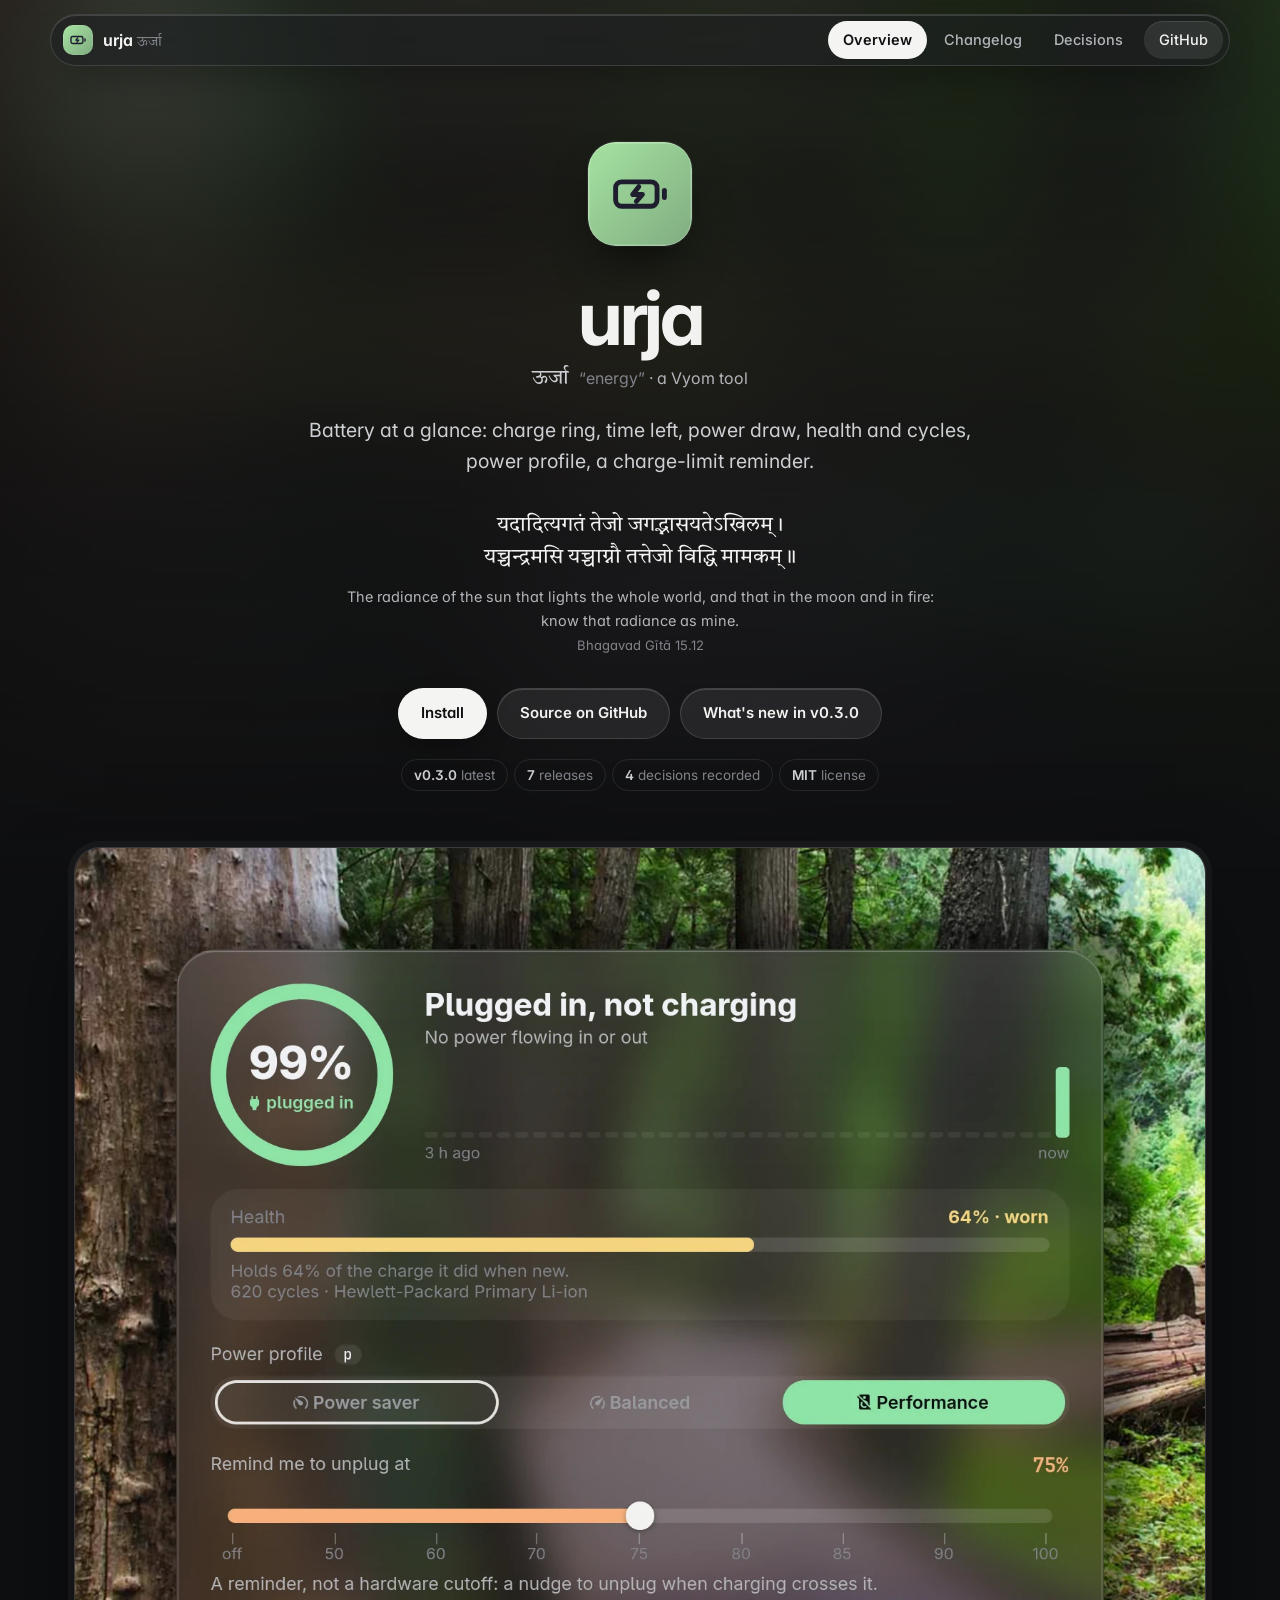
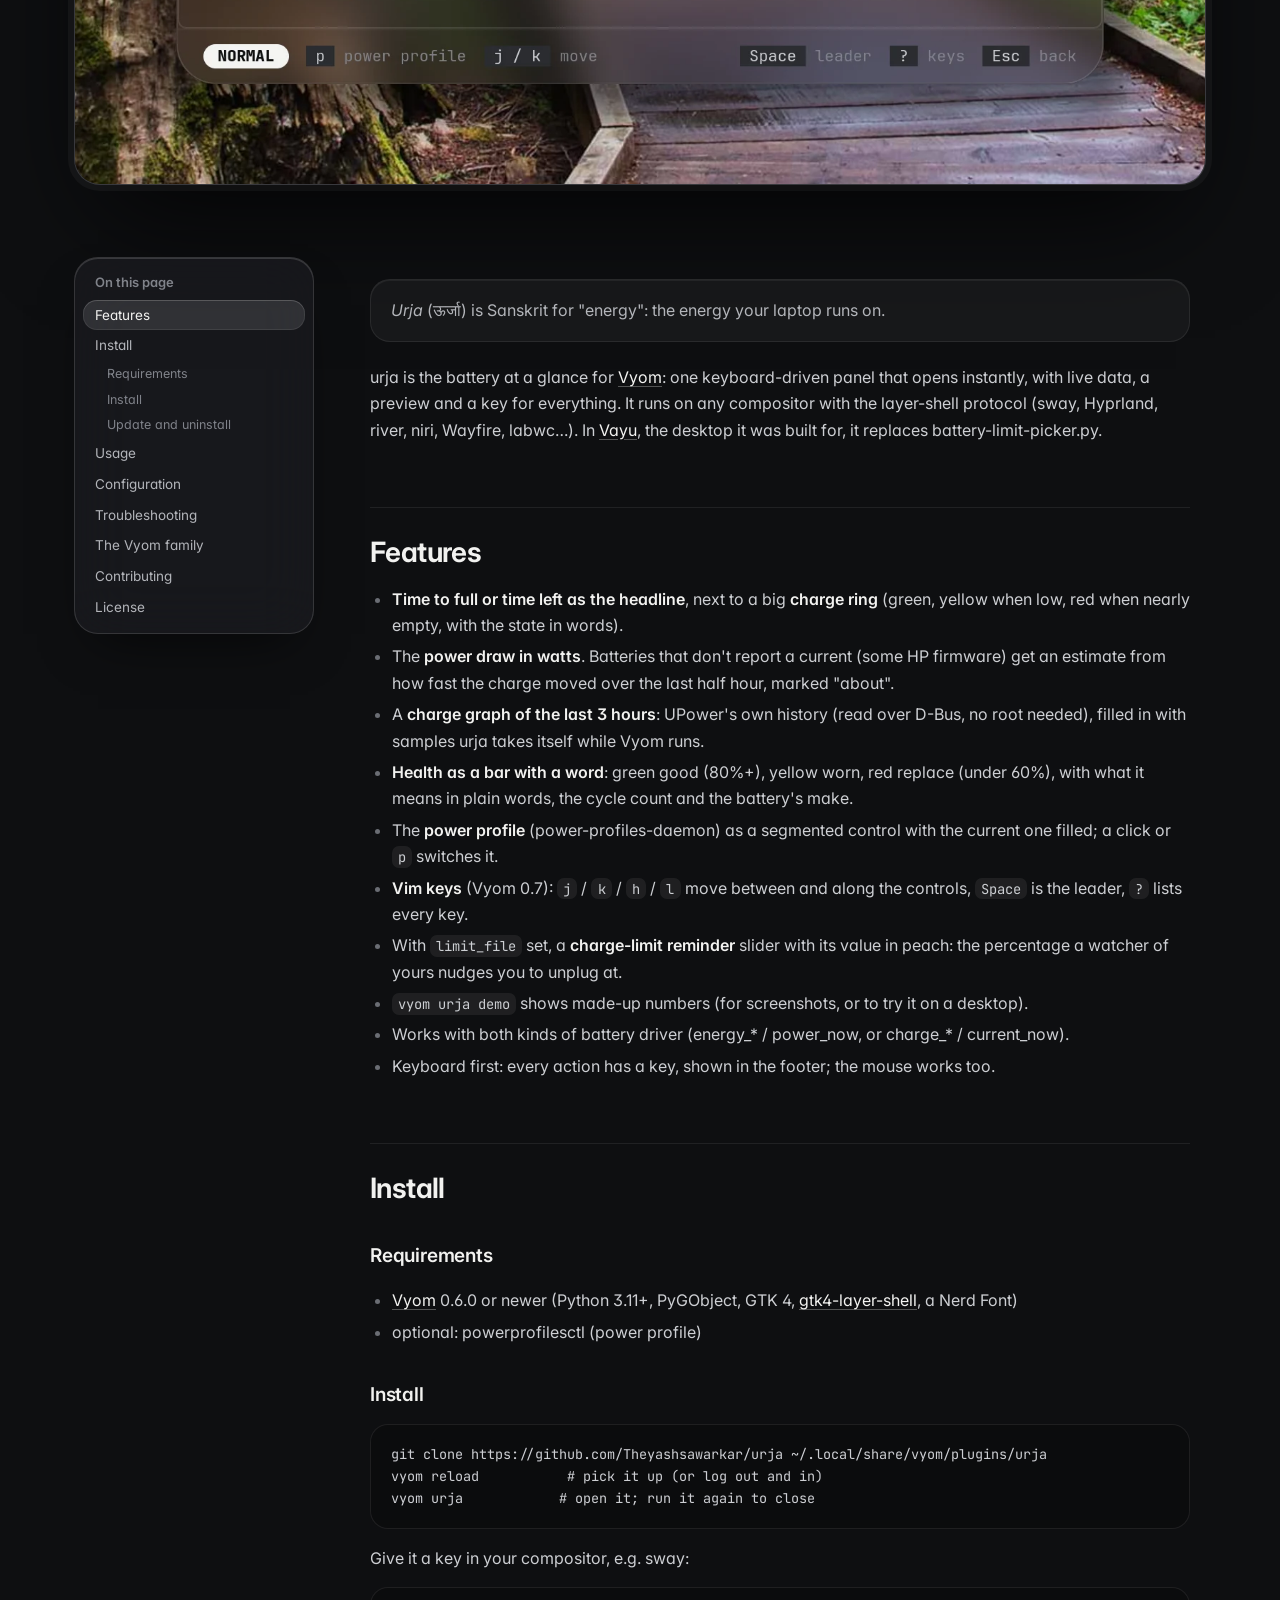
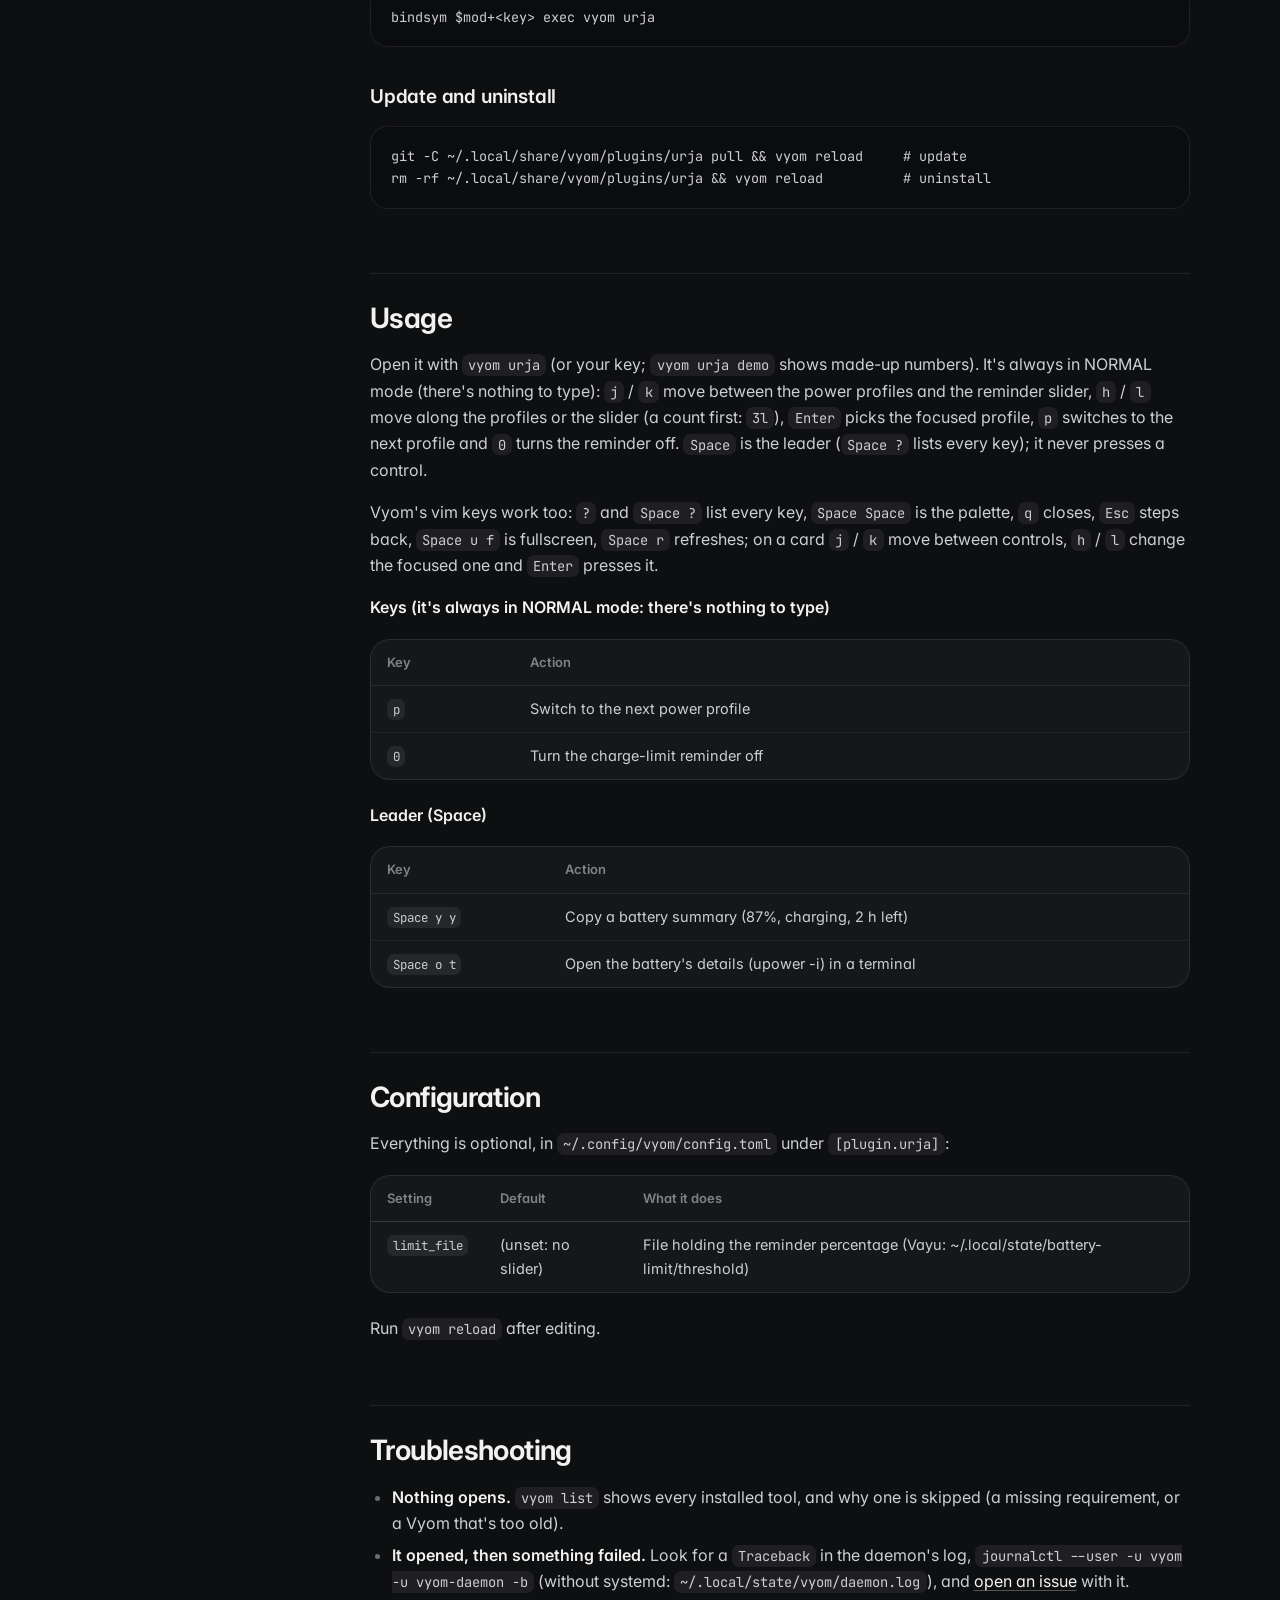
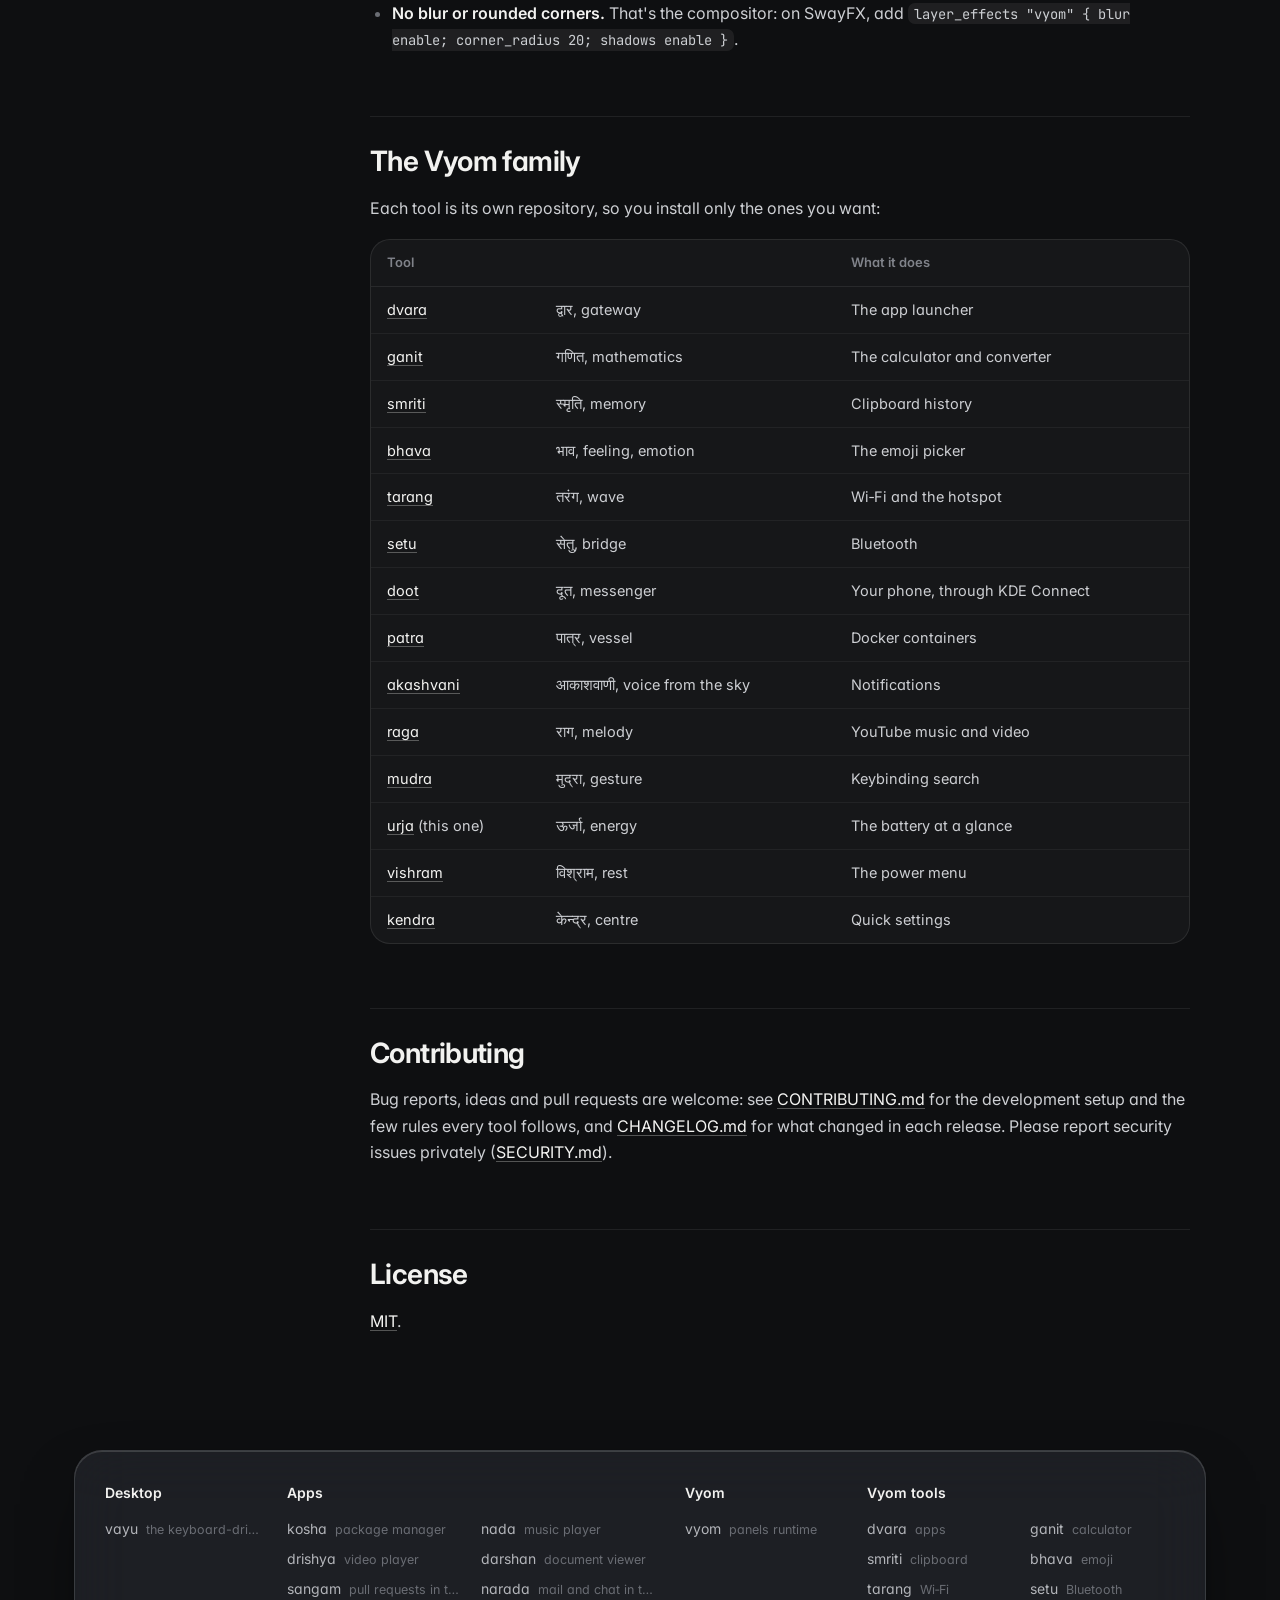
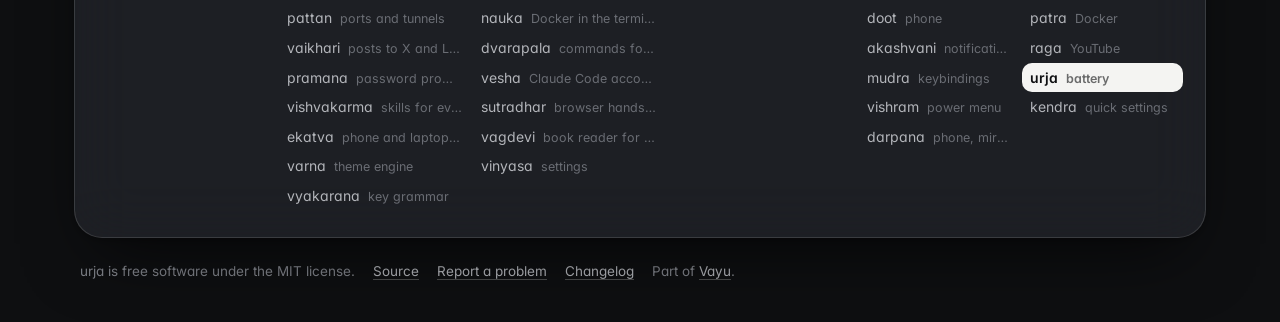
==== commit ad402c6a: "New screenshots in the Spatial look, with made-up demo data Co-Authored-By: Claude Opus 5.5 <noreply" ====
--- a/docs/index.html
+++ b/docs/index.html
@@ -13,7 +13,7 @@
 <link rel="preconnect" href="https://fonts.gstatic.com" crossorigin>
 <link href="https://fonts.googleapis.com/css2?family=Inter:wght@400;500;600;700&family=JetBrains+Mono:wght@400;500;600&family=Tiro+Devanagari+Sanskrit&display=swap" rel="stylesheet">
 <link rel="stylesheet" href="assets/site.css">
-<style>:root{--tool:#8ee2a6}.backdrop:before{background-image:url("assets/screenshots/urja.png")}</style>
+<style>:root{--tool:#8ee2a6}.backdrop:before{background-image:url("assets/screenshots/urja.webp")}</style>
 </head>
 <body class="home">
 <div class="backdrop" aria-hidden="true"></div>
@@ -29,7 +29,7 @@
 <div class="cta"><a class="btn primary" href="#install">Install</a><a class="btn" href="https://github.com/Theyashsawarkar/urja">Source on GitHub</a><a class="btn" href="changelog.html">What's new in v0.3.0</a></div>
 <div class="meta"><span><b>v0.3.0</b> latest</span><span><b>7</b> releases</span><span><b>4</b> decisions recorded</span><span><b>MIT</b> license</span></div>
 </header>
-<figure class="shot"><img src="assets/screenshots/urja.png" alt="urja: battery panel" fetchpriority="high"></figure>
+<figure class="shot"><img src="assets/screenshots/urja.webp" alt="urja: the battery at 99% and plugged in, its charge over the last hours, its health, the power profile and the unplug reminder" fetchpriority="high"></figure>
 <div class="wrap"><aside class="toc"><b>On this page</b><a class="l2" href="#features">Features</a><a class="l2" href="#install">Install</a><a class="l3" href="#requirements">Requirements</a><a class="l3" href="#install">Install</a><a class="l3" href="#update-and-uninstall">Update and uninstall</a><a class="l2" href="#usage">Usage</a><a class="l2" href="#configuration">Configuration</a><a class="l2" href="#troubleshooting">Troubleshooting</a><a class="l2" href="#the-vyom-family">The Vyom family</a><a class="l2" href="#contributing">Contributing</a><a class="l2" href="#license">License</a></aside><article>
 <blockquote><p><em>Urja</em> (ऊर्जा) is Sanskrit for "energy": the energy your laptop runs on.</p></blockquote>
 <p>urja is the battery at a glance for <a href="https://github.com/Theyashsawarkar/vyom">Vyom</a>: one keyboard-driven panel that opens instantly, with live data, a preview and a key for everything. It runs on any compositor with the layer-shell protocol (sway, Hyprland, river, niri, Wayfire, labwc…). In <a href="https://github.com/Theyashsawarkar/vayu">Vayu</a>, the desktop it was built for, it replaces battery-limit-picker.py.</p>
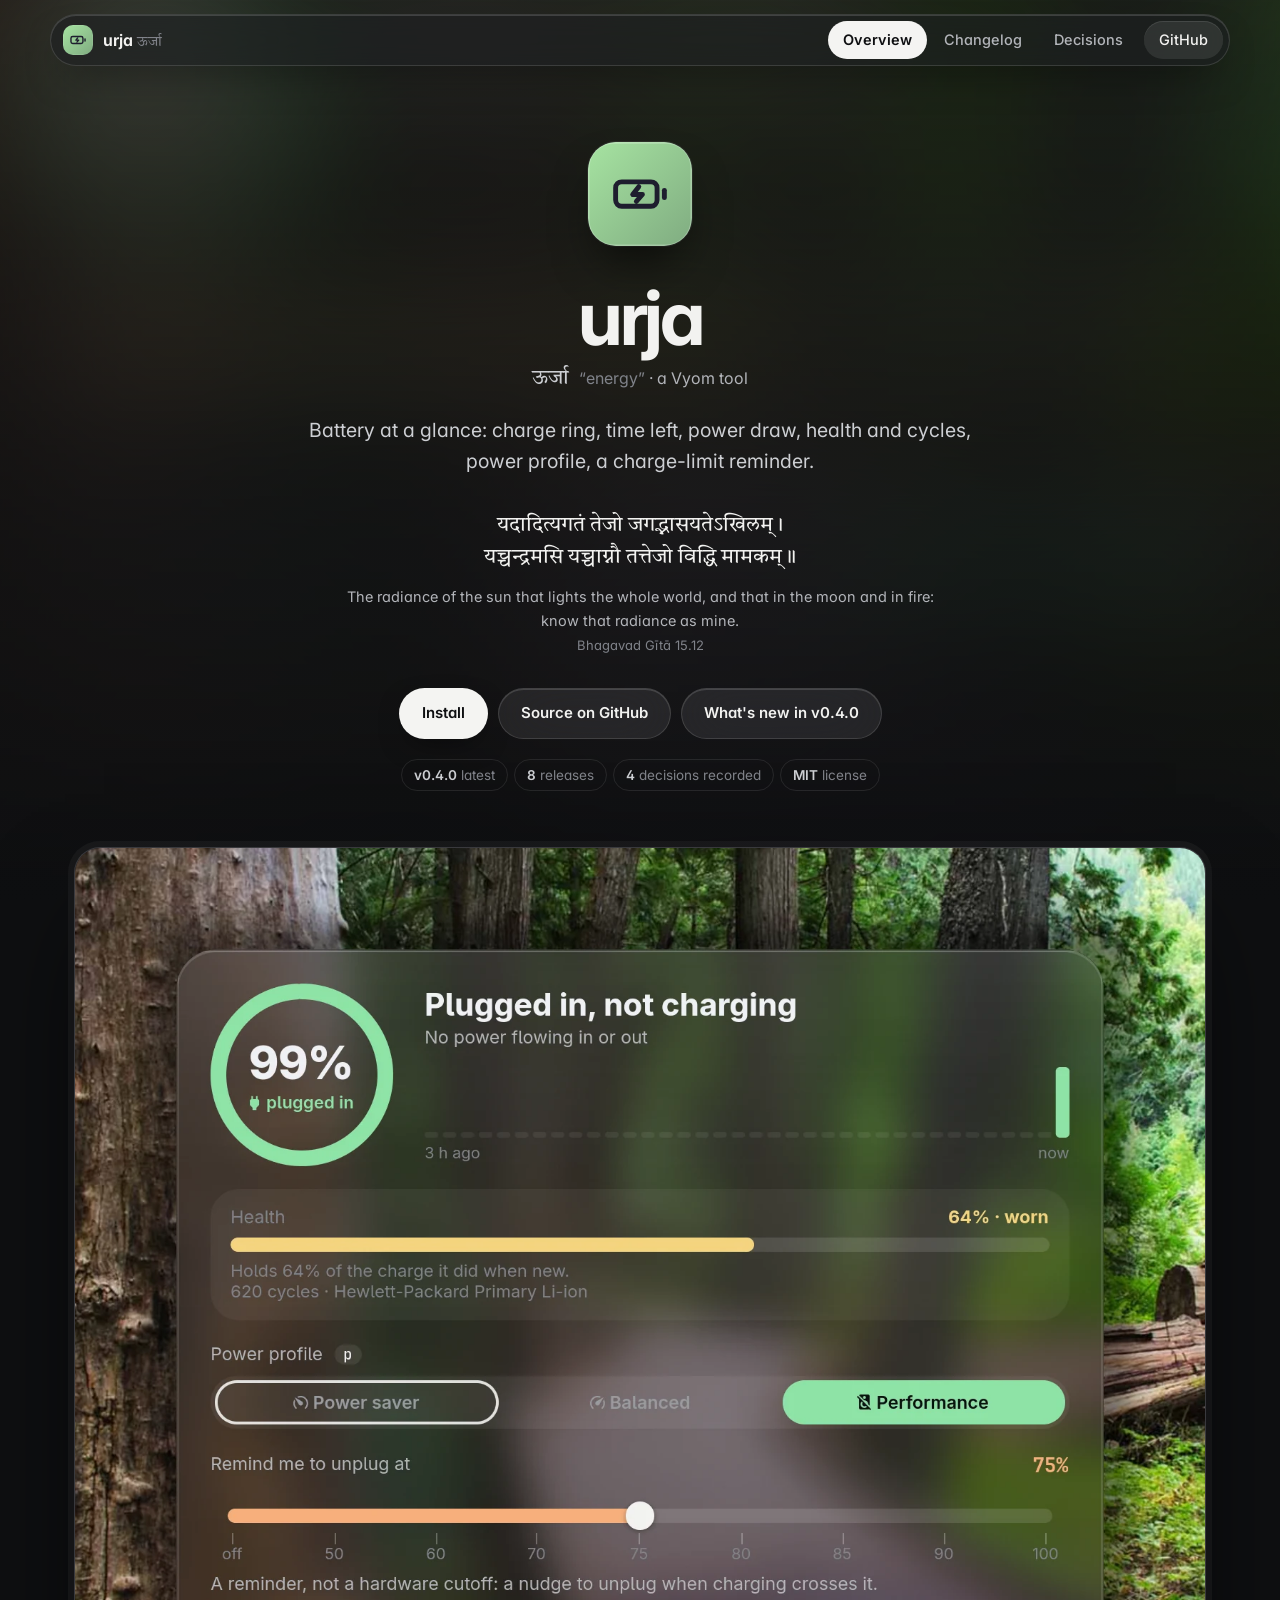
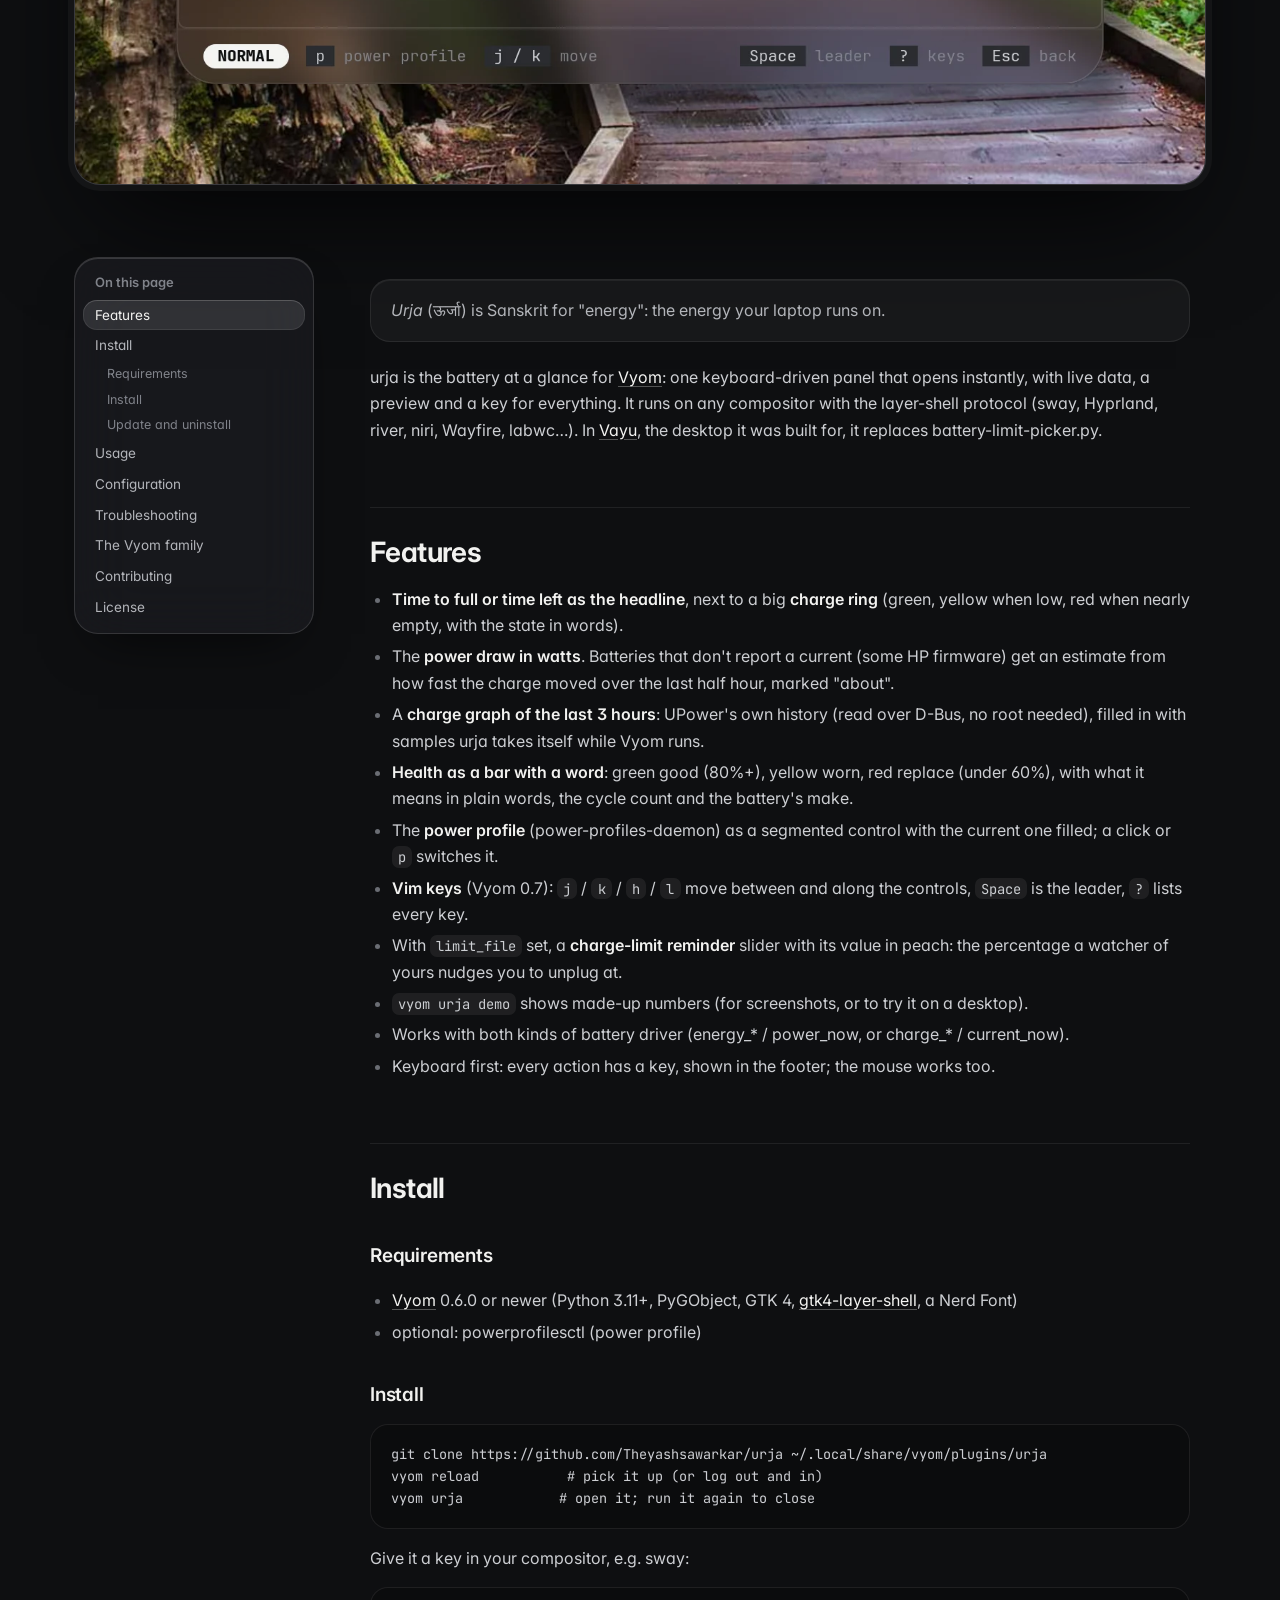
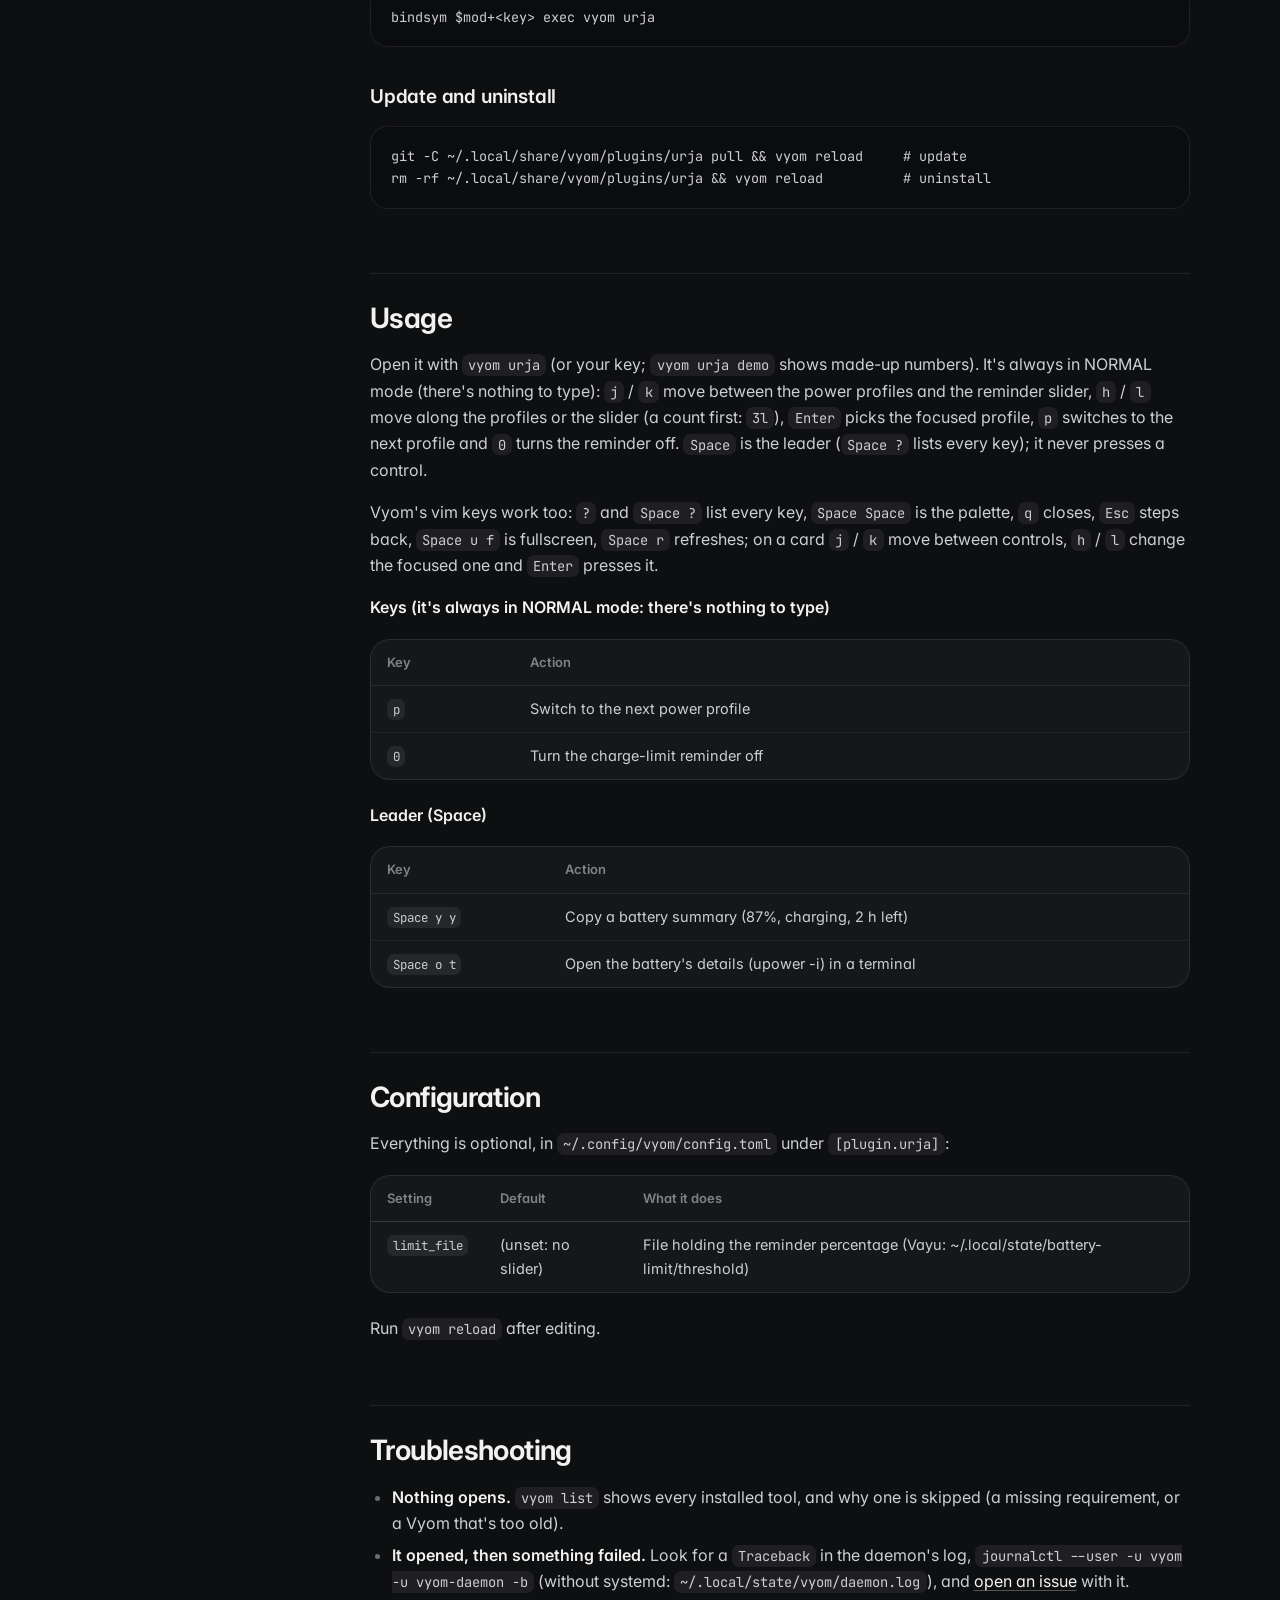
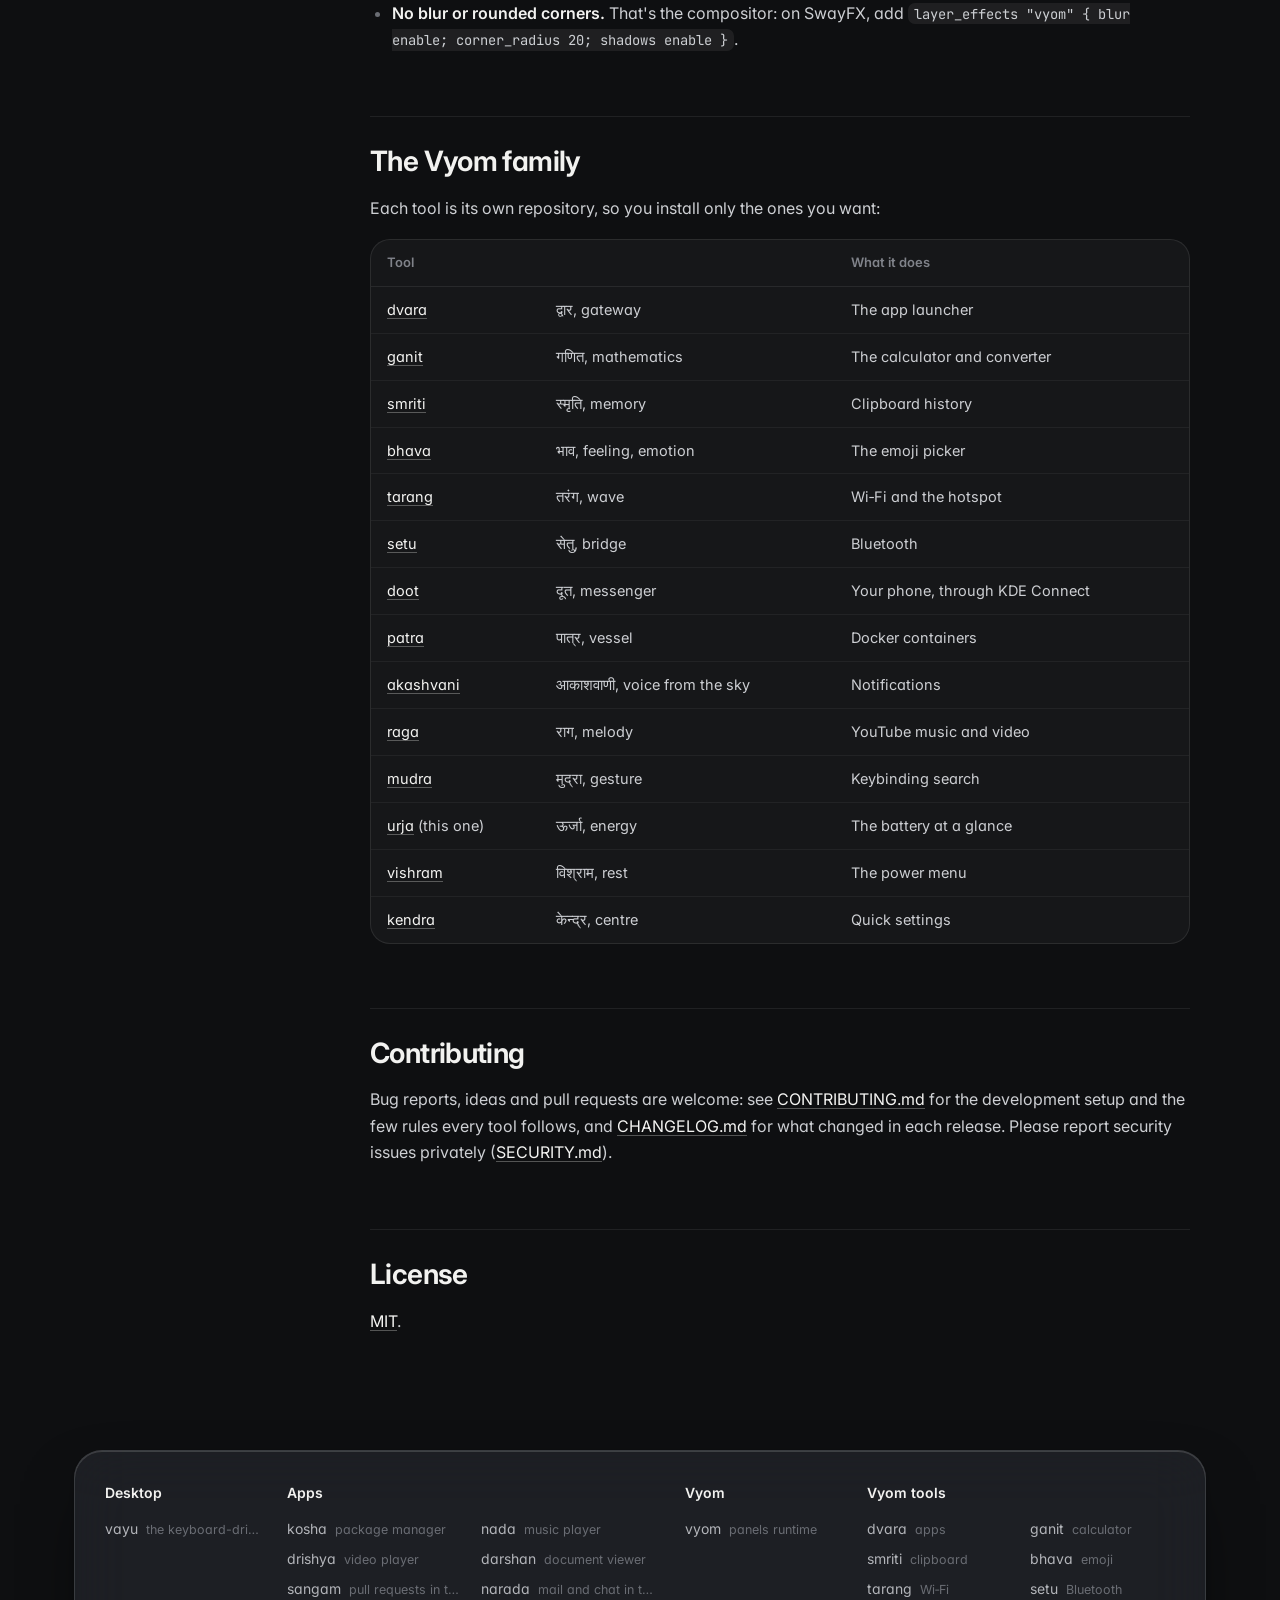
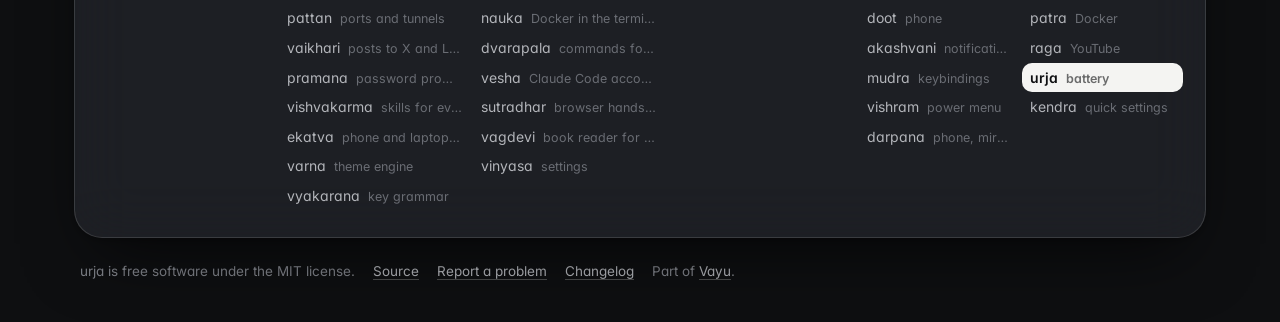
==== commit ec15be8e: "v0.4.0 Co-Authored-By: Claude Opus 5.5 <noreply@anthropic.com>" ====
--- a/docs/index.html
+++ b/docs/index.html
@@ -26,8 +26,8 @@
 <div class="sa"><b lang="sa">ऊर्जा</b> <i>“energy”</i> · a Vyom tool</div>
 <p class="lead">Battery at a glance: charge ring, time left, power draw, health and cycles, power profile, a charge-limit reminder.</p>
 <figure class="shloka"><p lang="sa">यदादित्यगतं तेजो जगद्भासयतेऽखिलम् ।<br>यच्चन्द्रमसि यच्चाग्नौ तत्तेजो विद्धि मामकम् ॥</p><figcaption>The radiance of the sun that lights the whole world, and that in the moon and in fire: know that radiance as mine. <cite>Bhagavad Gītā 15.12</cite></figcaption></figure>
-<div class="cta"><a class="btn primary" href="#install">Install</a><a class="btn" href="https://github.com/Theyashsawarkar/urja">Source on GitHub</a><a class="btn" href="changelog.html">What's new in v0.3.0</a></div>
-<div class="meta"><span><b>v0.3.0</b> latest</span><span><b>7</b> releases</span><span><b>4</b> decisions recorded</span><span><b>MIT</b> license</span></div>
+<div class="cta"><a class="btn primary" href="#install">Install</a><a class="btn" href="https://github.com/Theyashsawarkar/urja">Source on GitHub</a><a class="btn" href="changelog.html">What's new in v0.4.0</a></div>
+<div class="meta"><span><b>v0.4.0</b> latest</span><span><b>8</b> releases</span><span><b>4</b> decisions recorded</span><span><b>MIT</b> license</span></div>
 </header>
 <figure class="shot"><img src="assets/screenshots/urja.webp" alt="urja: the battery at 99% and plugged in, its charge over the last hours, its health, the power profile and the unplug reminder" fetchpriority="high"></figure>
 <div class="wrap"><aside class="toc"><b>On this page</b><a class="l2" href="#features">Features</a><a class="l2" href="#install">Install</a><a class="l3" href="#requirements">Requirements</a><a class="l3" href="#install">Install</a><a class="l3" href="#update-and-uninstall">Update and uninstall</a><a class="l2" href="#usage">Usage</a><a class="l2" href="#configuration">Configuration</a><a class="l2" href="#troubleshooting">Troubleshooting</a><a class="l2" href="#the-vyom-family">The Vyom family</a><a class="l2" href="#contributing">Contributing</a><a class="l2" href="#license">License</a></aside><article>
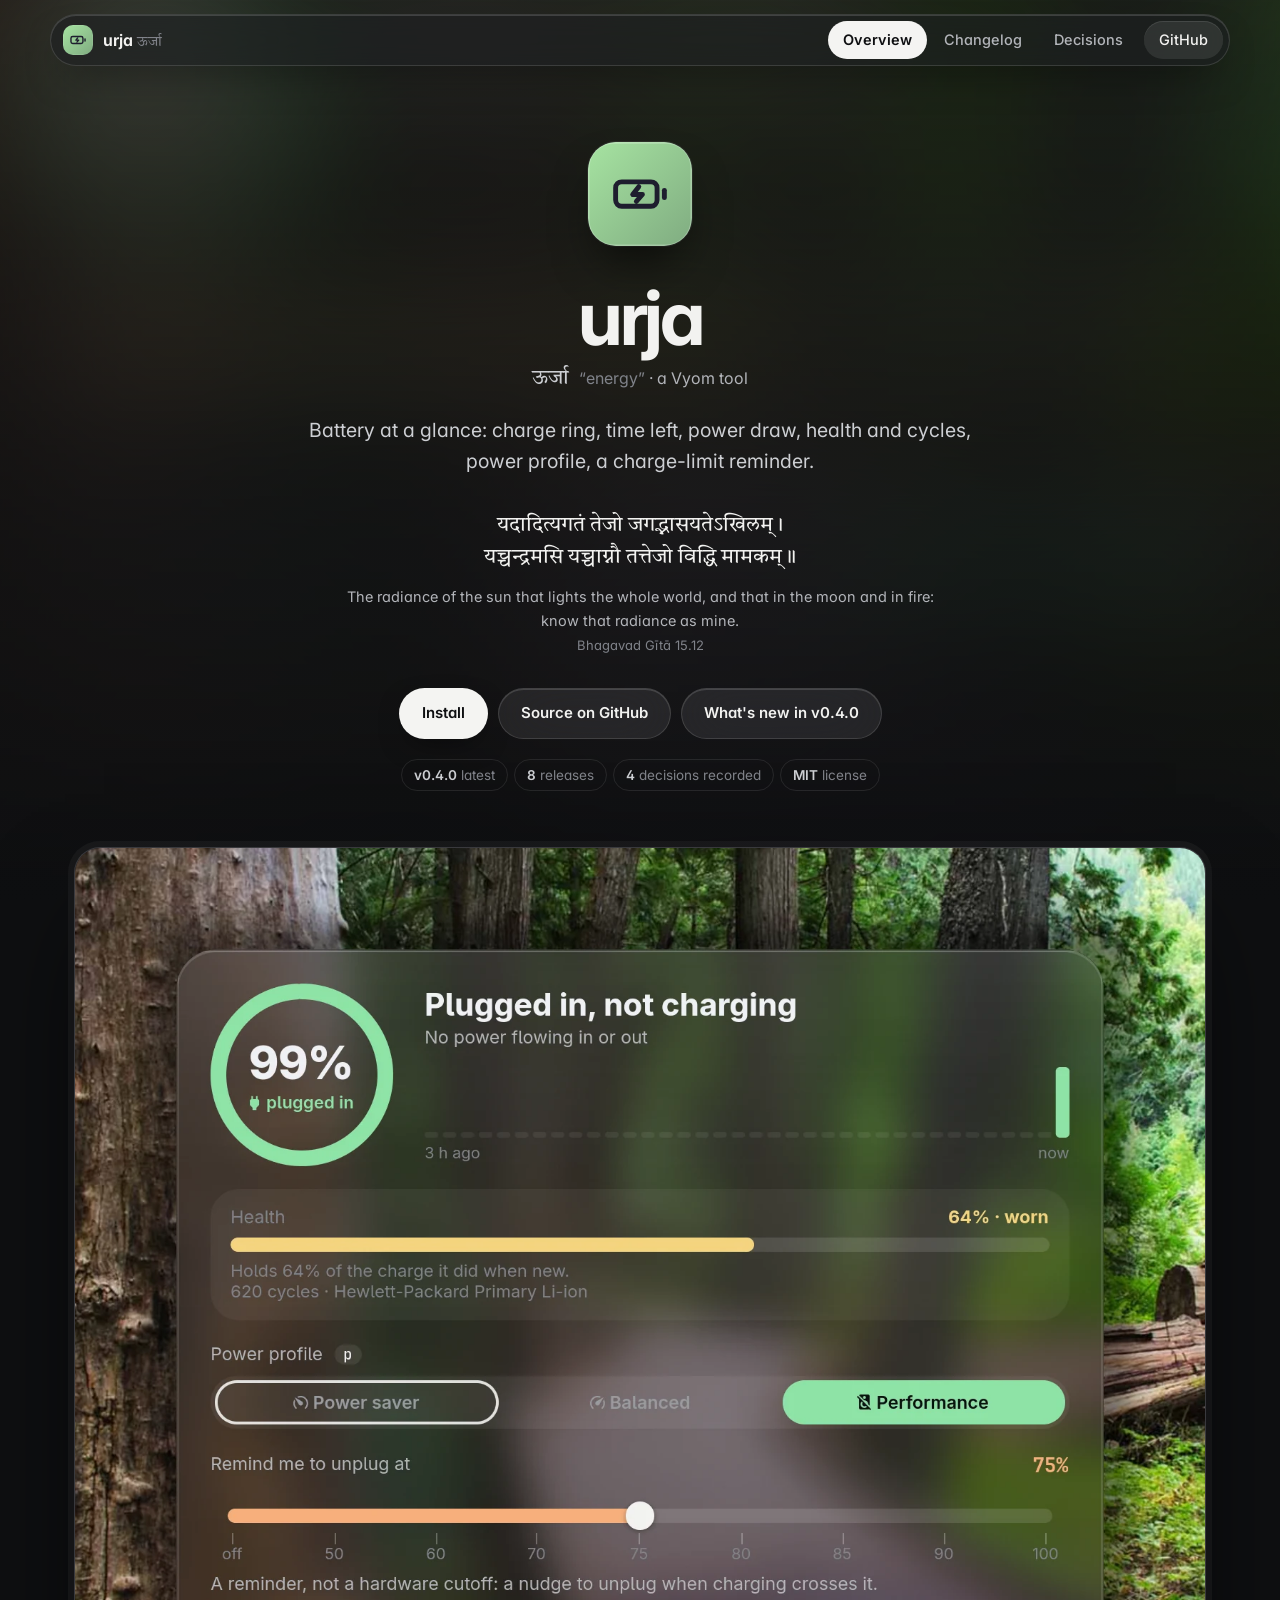
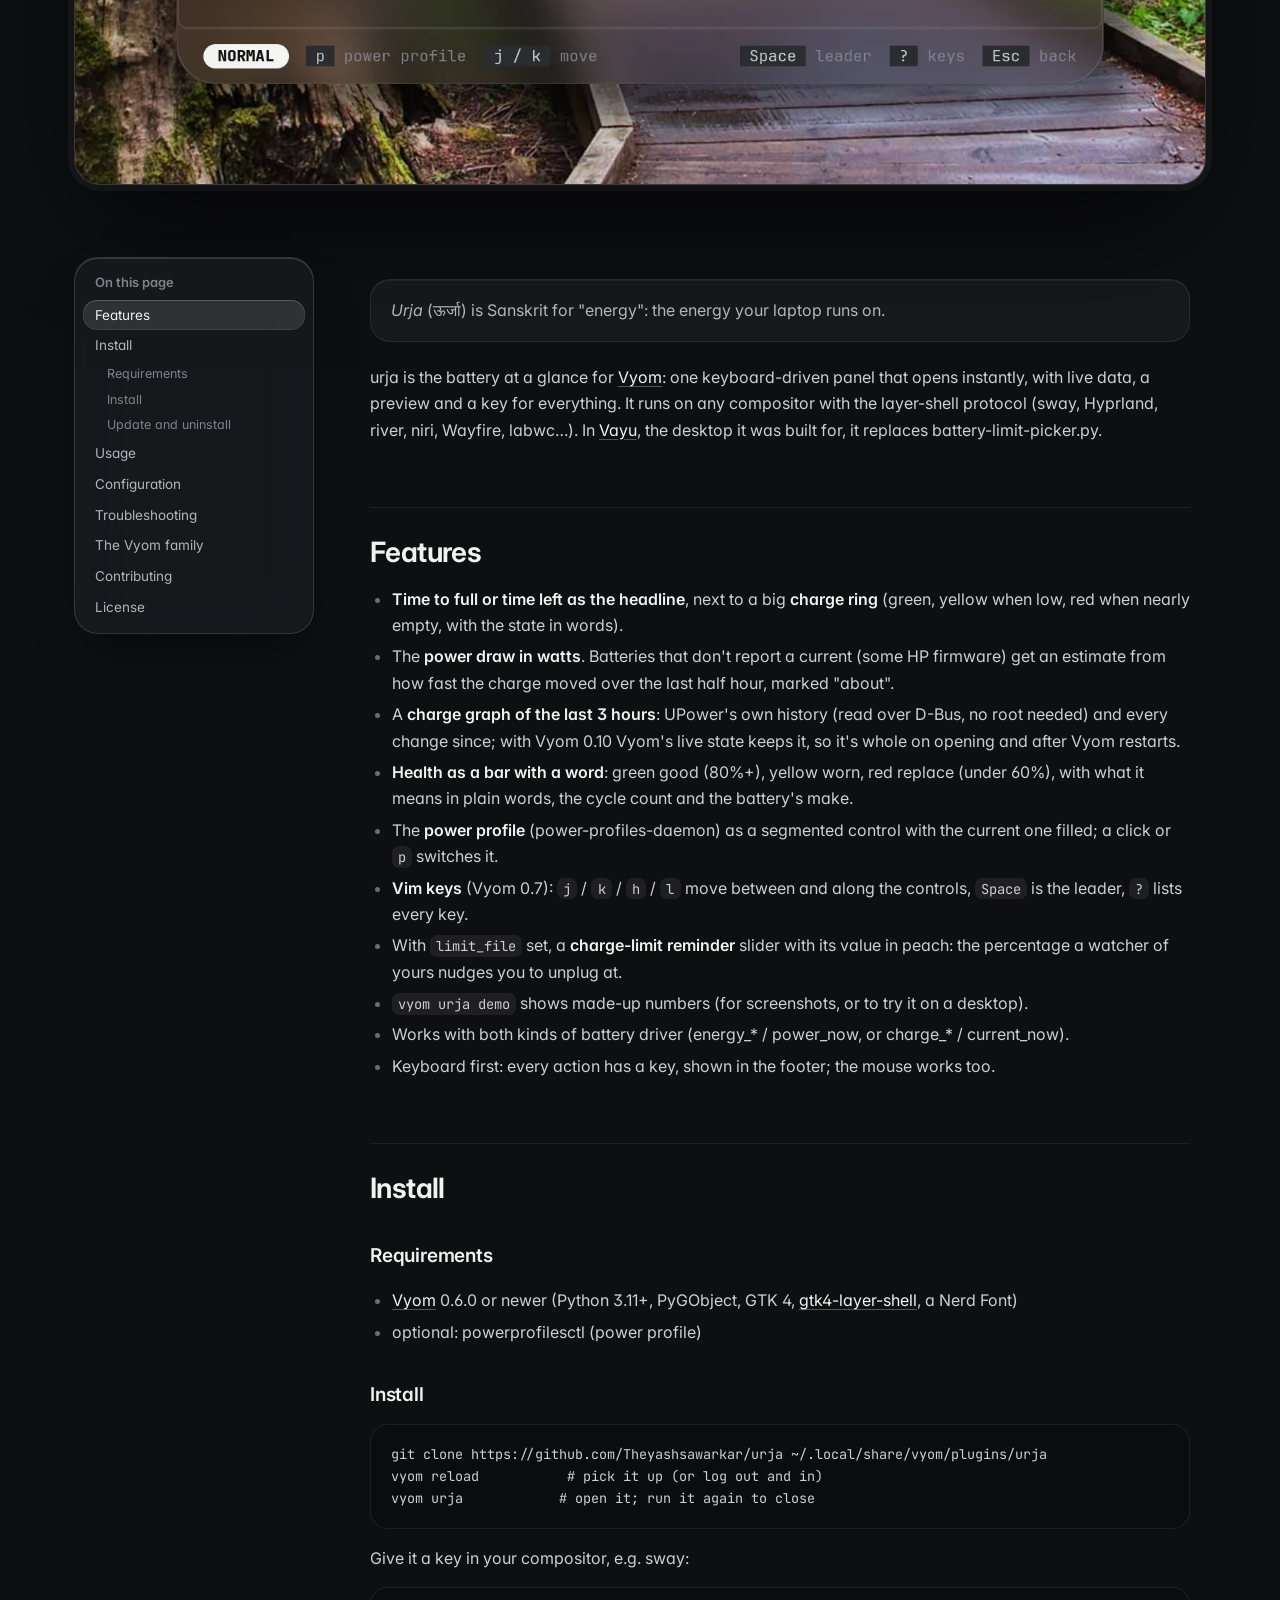
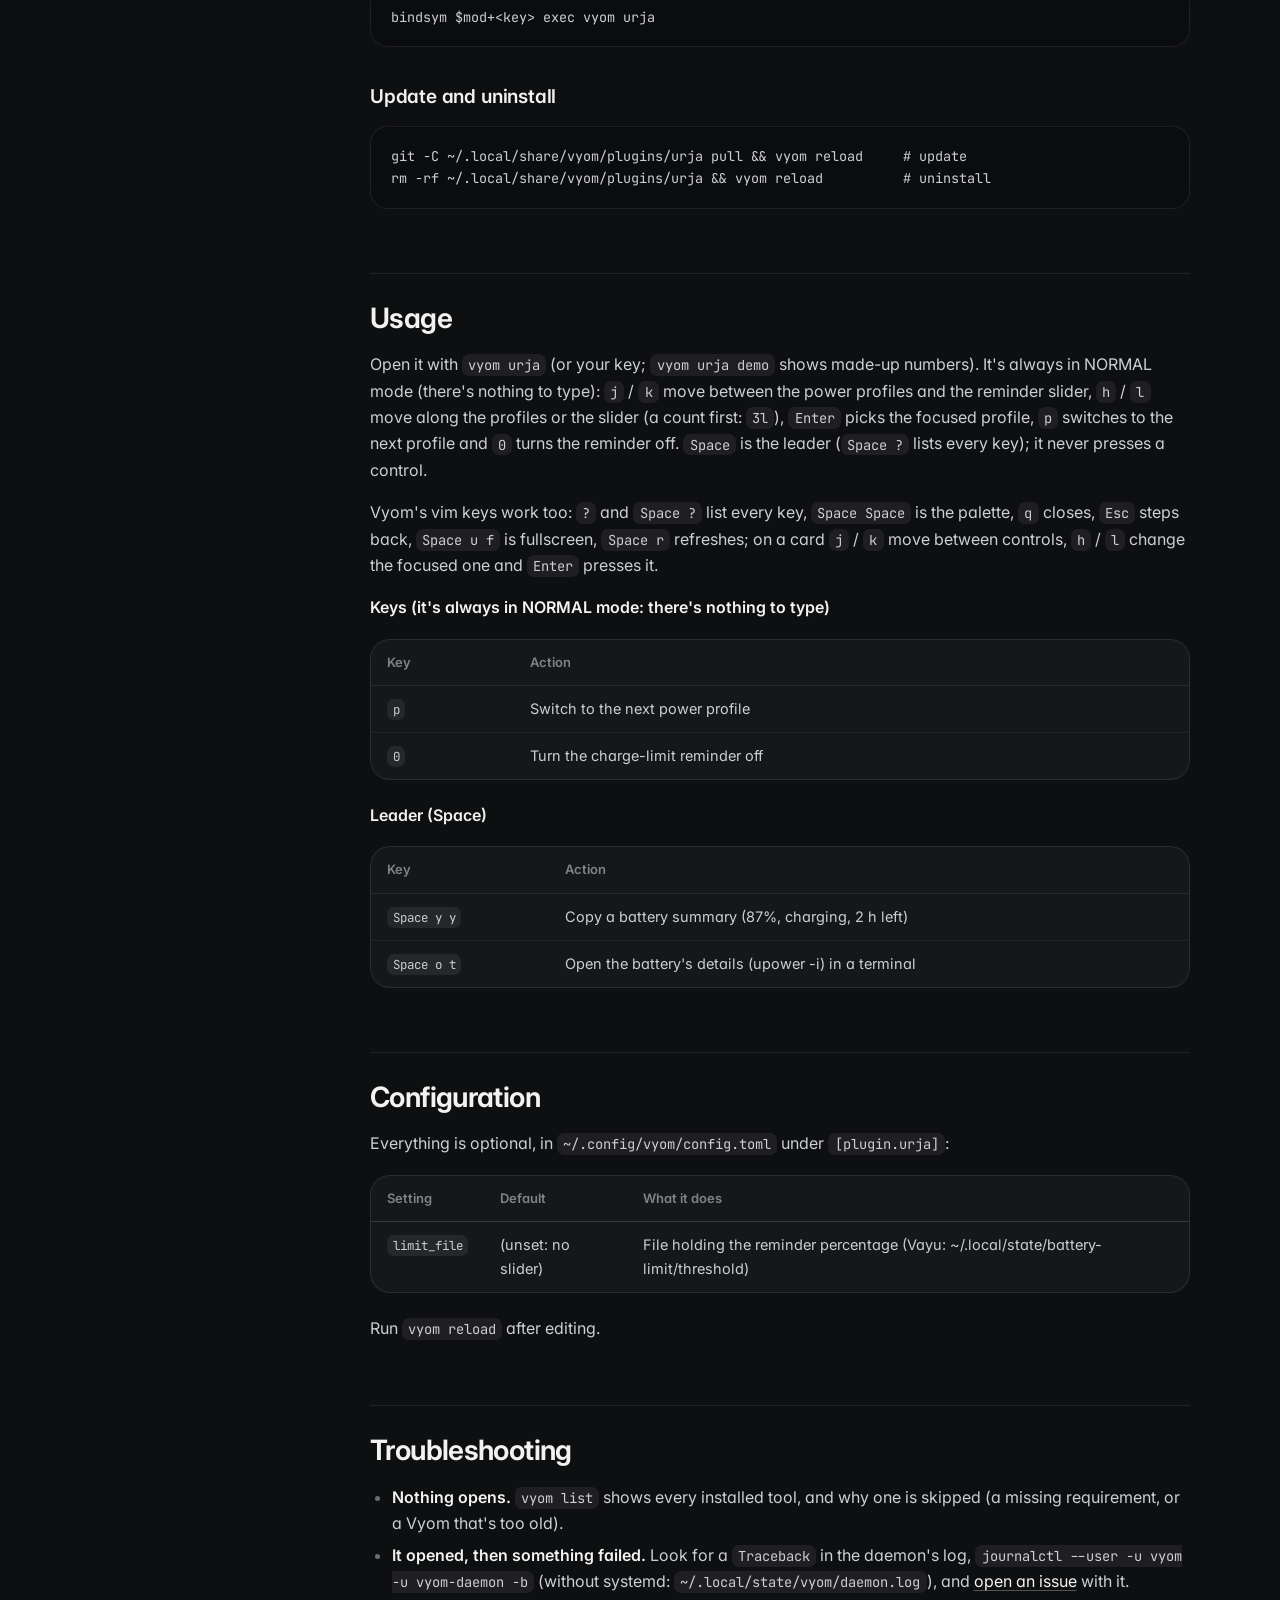
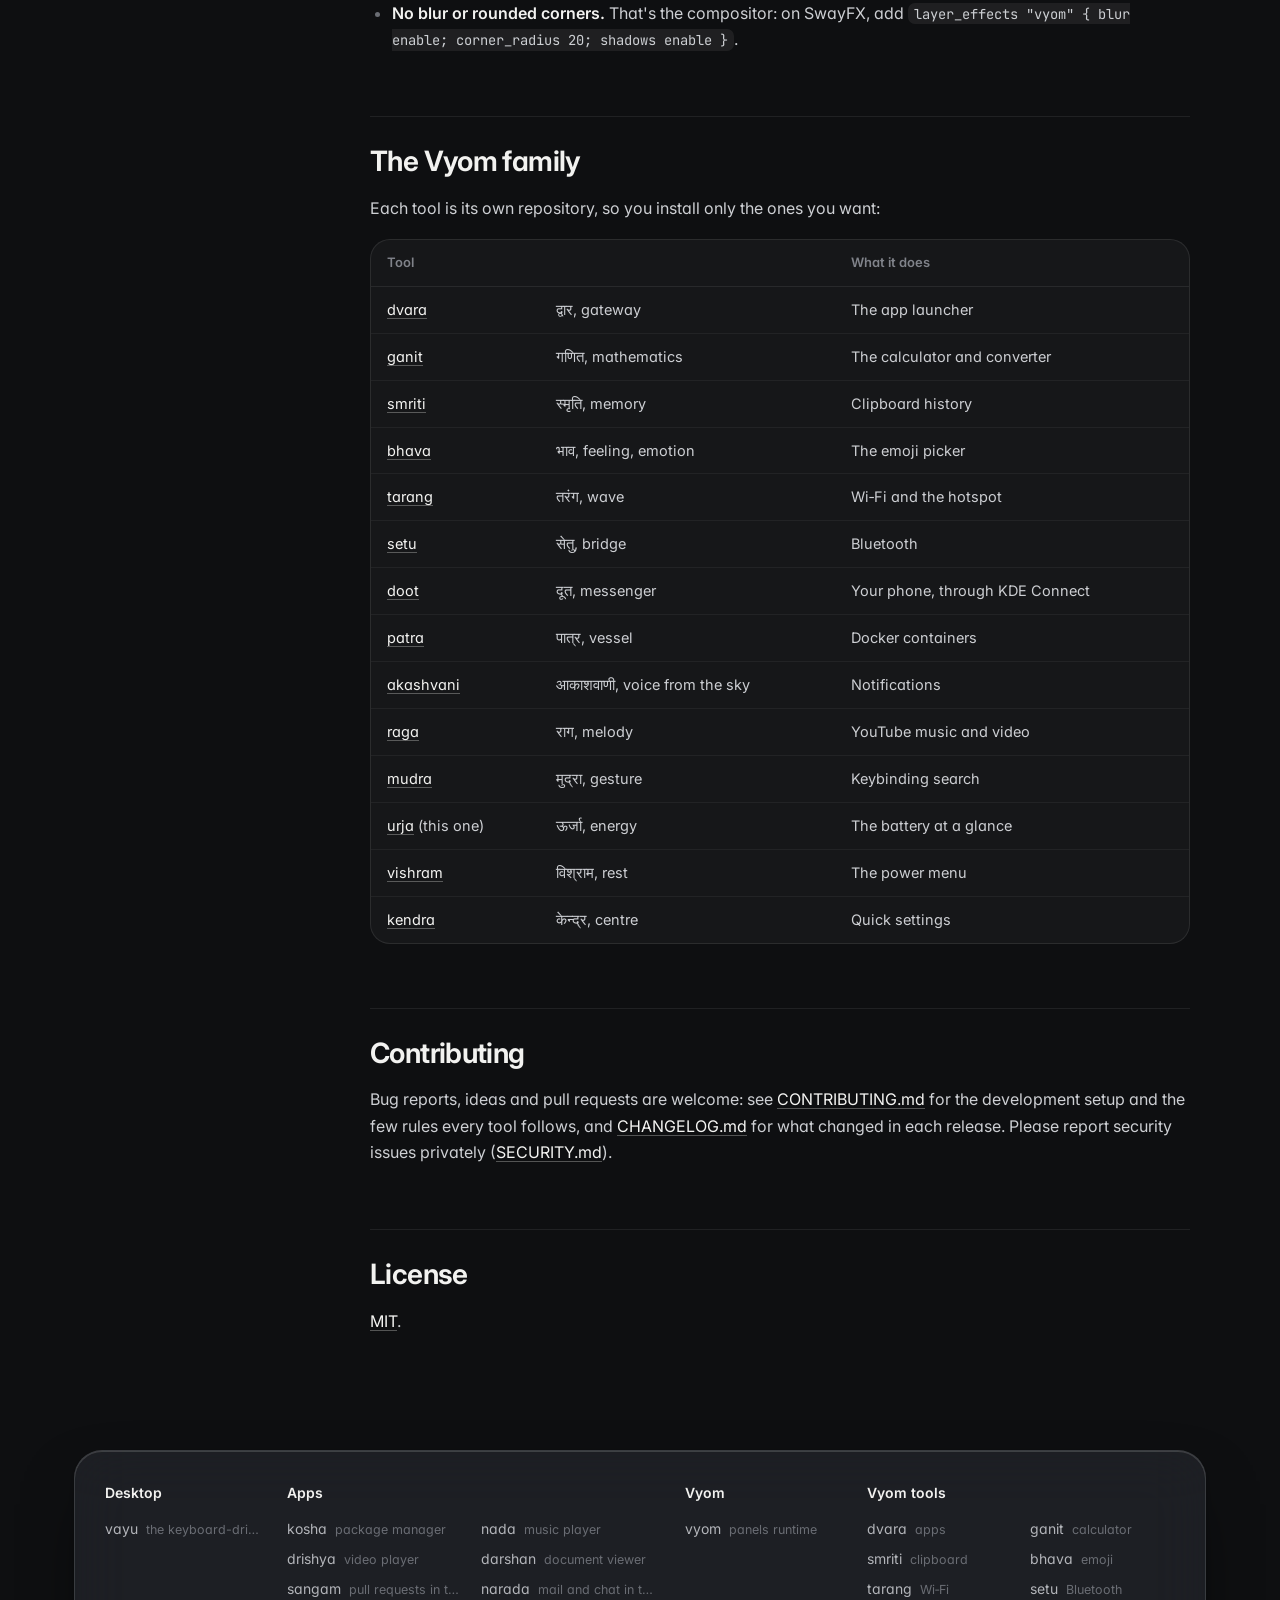
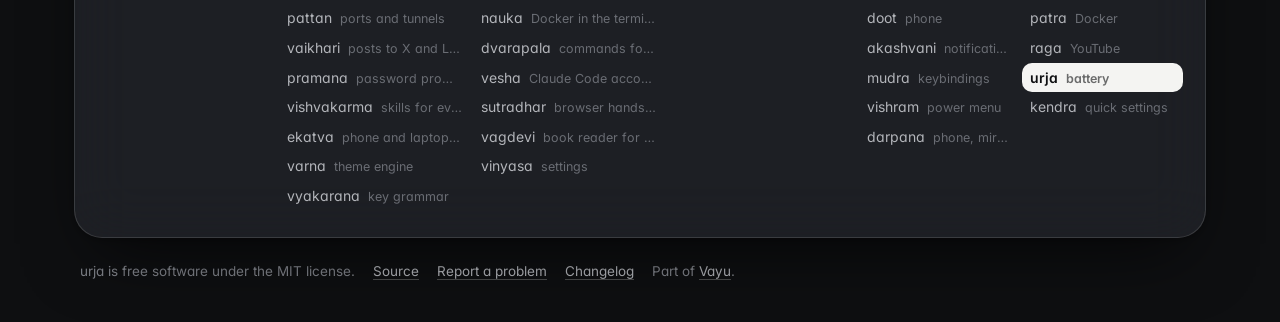
==== commit 5a7c8a3a: "The charge graph comes from Vyom's battery history; no blank graph after 3 h unchanged Co-Authored-B" ====
--- a/docs/index.html
+++ b/docs/index.html
@@ -34,7 +34,7 @@
 <blockquote><p><em>Urja</em> (ऊर्जा) is Sanskrit for "energy": the energy your laptop runs on.</p></blockquote>
 <p>urja is the battery at a glance for <a href="https://github.com/Theyashsawarkar/vyom">Vyom</a>: one keyboard-driven panel that opens instantly, with live data, a preview and a key for everything. It runs on any compositor with the layer-shell protocol (sway, Hyprland, river, niri, Wayfire, labwc…). In <a href="https://github.com/Theyashsawarkar/vayu">Vayu</a>, the desktop it was built for, it replaces battery-limit-picker.py.</p>
 <h2 id="features"><a class="anchor" href="#features">#</a>Features</h2>
-<ul><li><strong>Time to full or time left as the headline</strong>, next to a big <strong>charge ring</strong> (green, yellow when low, red when nearly empty, with the state in words).</li><li>The <strong>power draw in watts</strong>. Batteries that don't report a current (some HP firmware) get an estimate from how fast the charge moved over the last half hour, marked "about".</li><li>A <strong>charge graph of the last 3 hours</strong>: UPower's own history (read over D-Bus, no root needed), filled in with samples urja takes itself while Vyom runs.</li><li><strong>Health as a bar with a word</strong>: green good (80%+), yellow worn, red replace (under 60%), with what it means in plain words, the cycle count and the battery's make.</li><li>The <strong>power profile</strong> (power-profiles-daemon) as a segmented control with the current one filled; a click or <code>p</code> switches it.</li><li><strong>Vim keys</strong> (Vyom 0.7): <code>j</code> / <code>k</code> / <code>h</code> / <code>l</code> move between and along the controls, <code>Space</code> is the leader, <code>?</code> lists every key.</li><li>With <code>limit_file</code> set, a <strong>charge-limit reminder</strong> slider with its value in peach: the percentage a watcher of yours nudges you to unplug at.</li><li><code>vyom urja demo</code> shows made-up numbers (for screenshots, or to try it on a desktop).</li><li>Works with both kinds of battery driver (energy_* / power_now, or charge_* / current_now).</li><li>Keyboard first: every action has a key, shown in the footer; the mouse works too.</li></ul>
+<ul><li><strong>Time to full or time left as the headline</strong>, next to a big <strong>charge ring</strong> (green, yellow when low, red when nearly empty, with the state in words).</li><li>The <strong>power draw in watts</strong>. Batteries that don't report a current (some HP firmware) get an estimate from how fast the charge moved over the last half hour, marked "about".</li><li>A <strong>charge graph of the last 3 hours</strong>: UPower's own history (read over D-Bus, no root needed) and every change since; with Vyom 0.10 Vyom's live state keeps it, so it's whole on opening and after Vyom restarts.</li><li><strong>Health as a bar with a word</strong>: green good (80%+), yellow worn, red replace (under 60%), with what it means in plain words, the cycle count and the battery's make.</li><li>The <strong>power profile</strong> (power-profiles-daemon) as a segmented control with the current one filled; a click or <code>p</code> switches it.</li><li><strong>Vim keys</strong> (Vyom 0.7): <code>j</code> / <code>k</code> / <code>h</code> / <code>l</code> move between and along the controls, <code>Space</code> is the leader, <code>?</code> lists every key.</li><li>With <code>limit_file</code> set, a <strong>charge-limit reminder</strong> slider with its value in peach: the percentage a watcher of yours nudges you to unplug at.</li><li><code>vyom urja demo</code> shows made-up numbers (for screenshots, or to try it on a desktop).</li><li>Works with both kinds of battery driver (energy_* / power_now, or charge_* / current_now).</li><li>Keyboard first: every action has a key, shown in the footer; the mouse works too.</li></ul>
 <h2 id="install"><a class="anchor" href="#install">#</a>Install</h2>
 <h3 id="requirements"><a class="anchor" href="#requirements">#</a>Requirements</h3>
 <ul><li><a href="https://github.com/Theyashsawarkar/vyom">Vyom</a> 0.6.0 or newer (Python 3.11+, PyGObject, GTK 4, <a href="https://github.com/wmww/gtk4-layer-shell">gtk4-layer-shell</a>, a Nerd Font)</li><li>optional: powerprofilesctl (power profile)</li></ul>
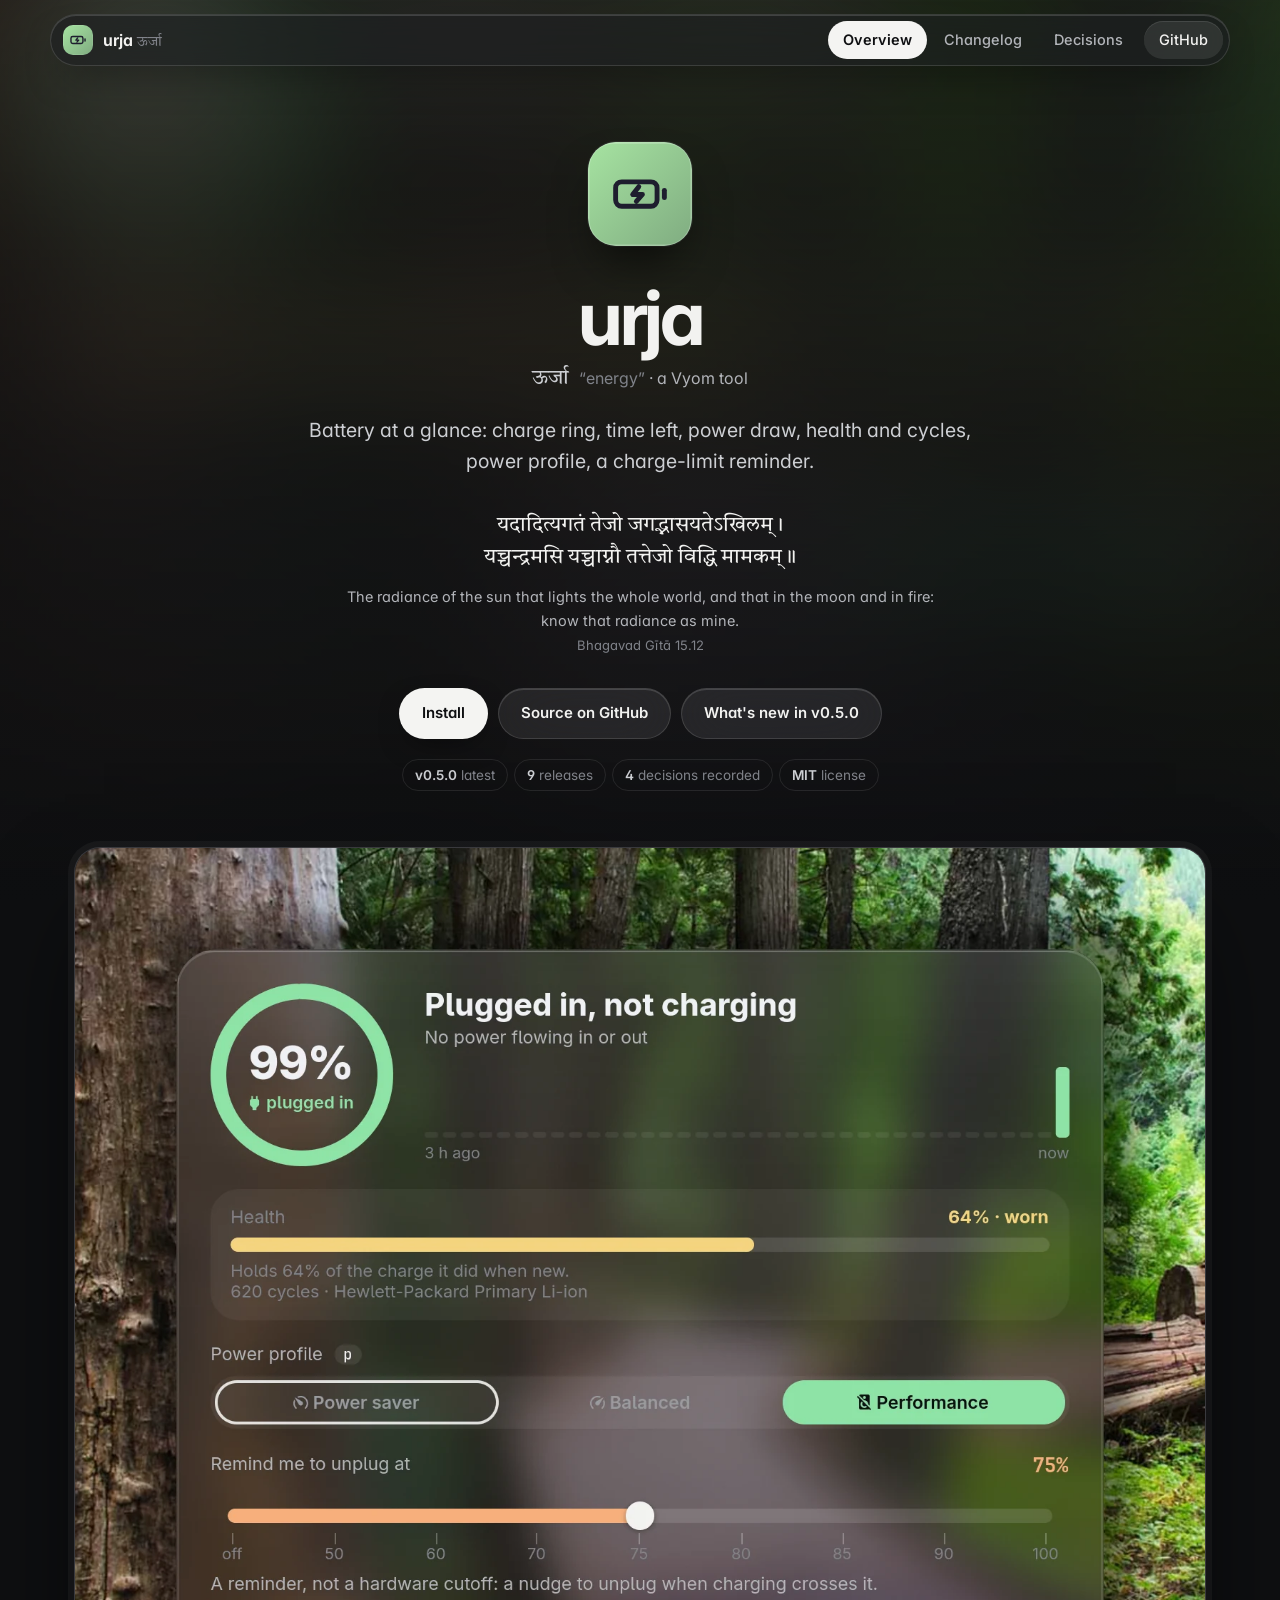
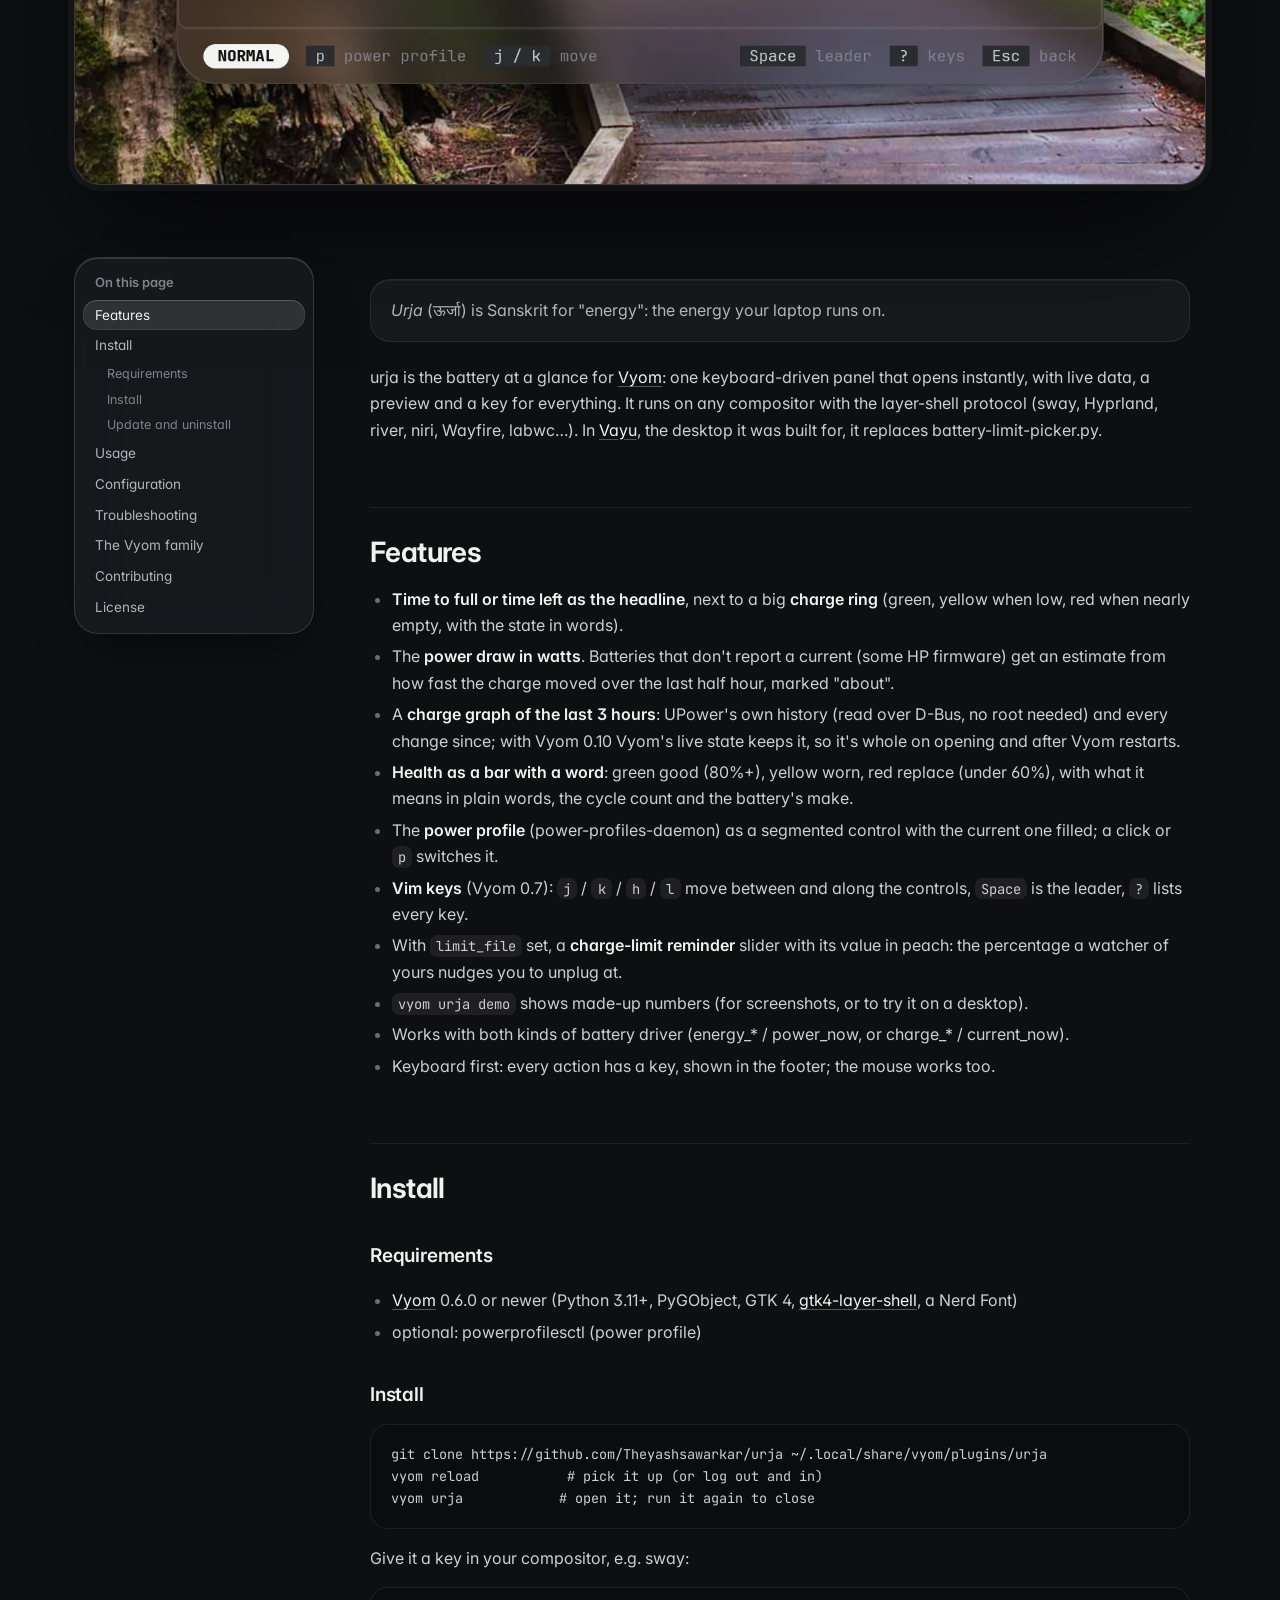
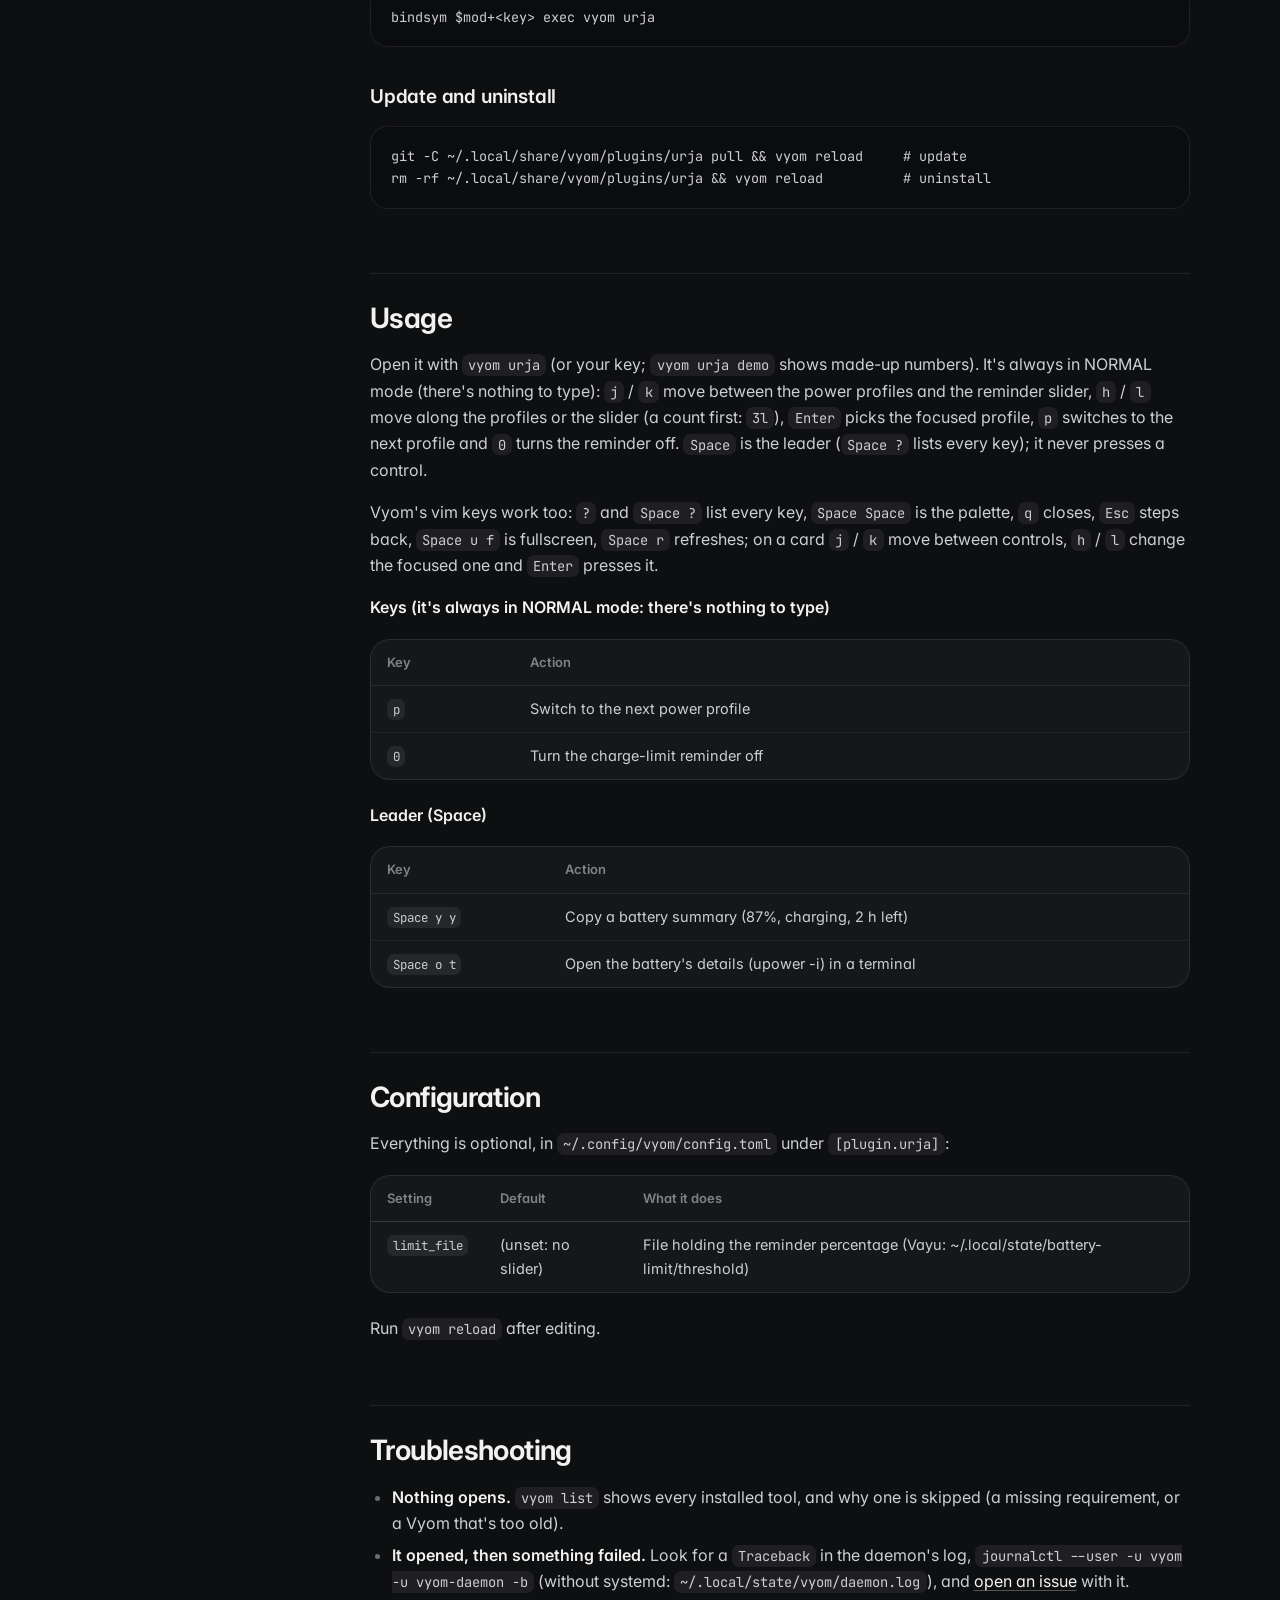
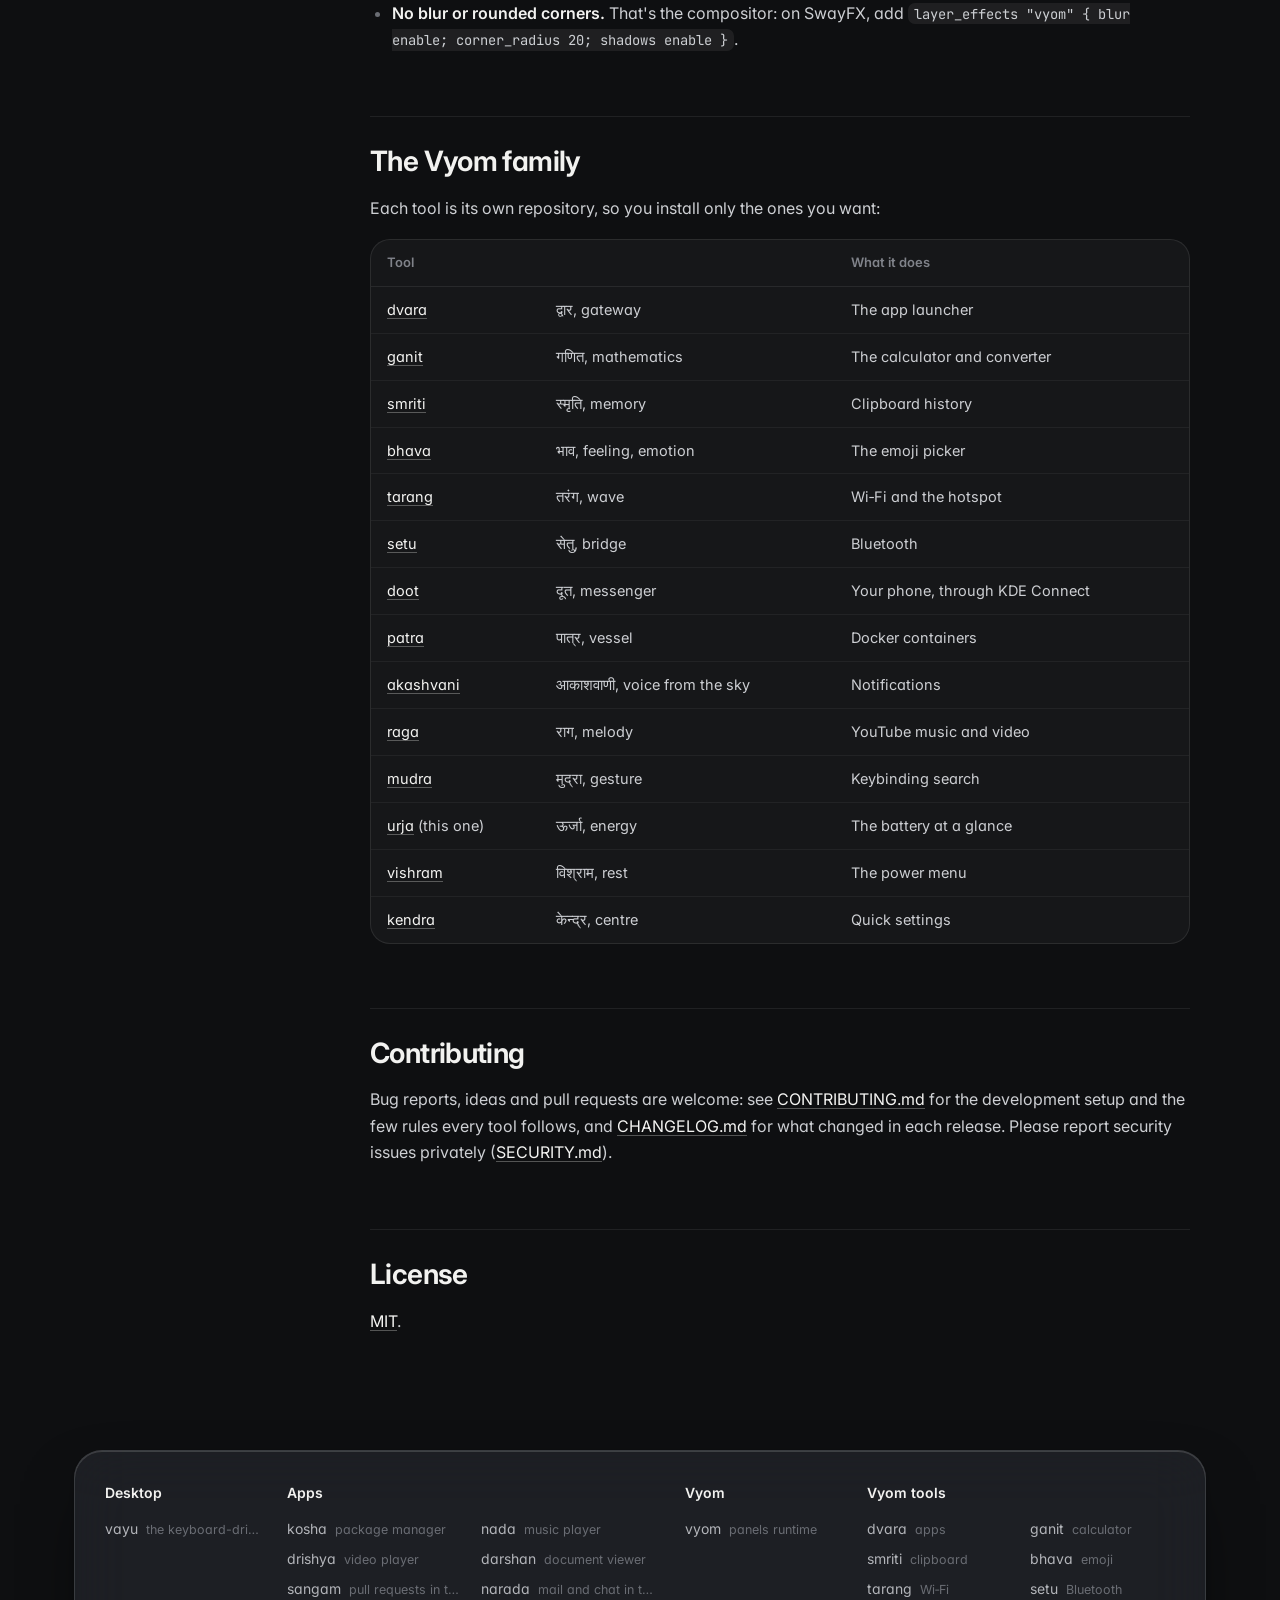
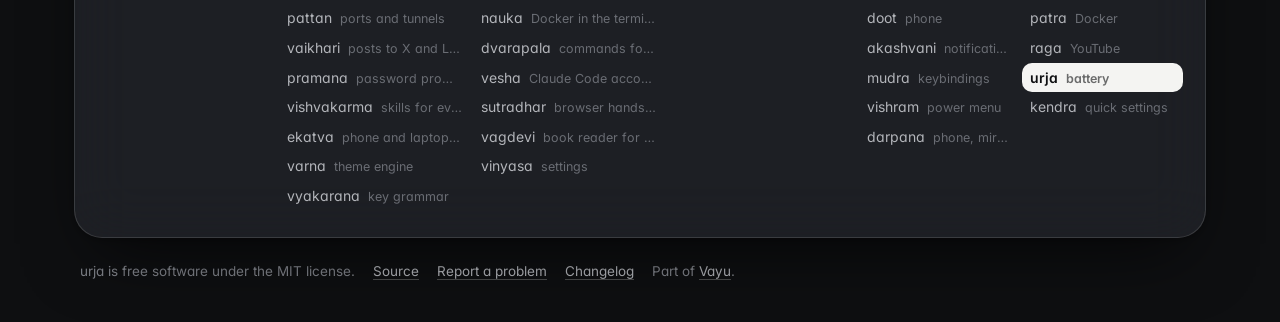
==== commit 70b1ef60: "v0.5.0 Co-Authored-By: Claude Opus 5.5 <noreply@anthropic.com>" ====
--- a/docs/index.html
+++ b/docs/index.html
@@ -26,8 +26,8 @@
 <div class="sa"><b lang="sa">ऊर्जा</b> <i>“energy”</i> · a Vyom tool</div>
 <p class="lead">Battery at a glance: charge ring, time left, power draw, health and cycles, power profile, a charge-limit reminder.</p>
 <figure class="shloka"><p lang="sa">यदादित्यगतं तेजो जगद्भासयतेऽखिलम् ।<br>यच्चन्द्रमसि यच्चाग्नौ तत्तेजो विद्धि मामकम् ॥</p><figcaption>The radiance of the sun that lights the whole world, and that in the moon and in fire: know that radiance as mine. <cite>Bhagavad Gītā 15.12</cite></figcaption></figure>
-<div class="cta"><a class="btn primary" href="#install">Install</a><a class="btn" href="https://github.com/Theyashsawarkar/urja">Source on GitHub</a><a class="btn" href="changelog.html">What's new in v0.4.0</a></div>
-<div class="meta"><span><b>v0.4.0</b> latest</span><span><b>8</b> releases</span><span><b>4</b> decisions recorded</span><span><b>MIT</b> license</span></div>
+<div class="cta"><a class="btn primary" href="#install">Install</a><a class="btn" href="https://github.com/Theyashsawarkar/urja">Source on GitHub</a><a class="btn" href="changelog.html">What's new in v0.5.0</a></div>
+<div class="meta"><span><b>v0.5.0</b> latest</span><span><b>9</b> releases</span><span><b>4</b> decisions recorded</span><span><b>MIT</b> license</span></div>
 </header>
 <figure class="shot"><img src="assets/screenshots/urja.webp" alt="urja: the battery at 99% and plugged in, its charge over the last hours, its health, the power profile and the unplug reminder" fetchpriority="high"></figure>
 <div class="wrap"><aside class="toc"><b>On this page</b><a class="l2" href="#features">Features</a><a class="l2" href="#install">Install</a><a class="l3" href="#requirements">Requirements</a><a class="l3" href="#install">Install</a><a class="l3" href="#update-and-uninstall">Update and uninstall</a><a class="l2" href="#usage">Usage</a><a class="l2" href="#configuration">Configuration</a><a class="l2" href="#troubleshooting">Troubleshooting</a><a class="l2" href="#the-vyom-family">The Vyom family</a><a class="l2" href="#contributing">Contributing</a><a class="l2" href="#license">License</a></aside><article>
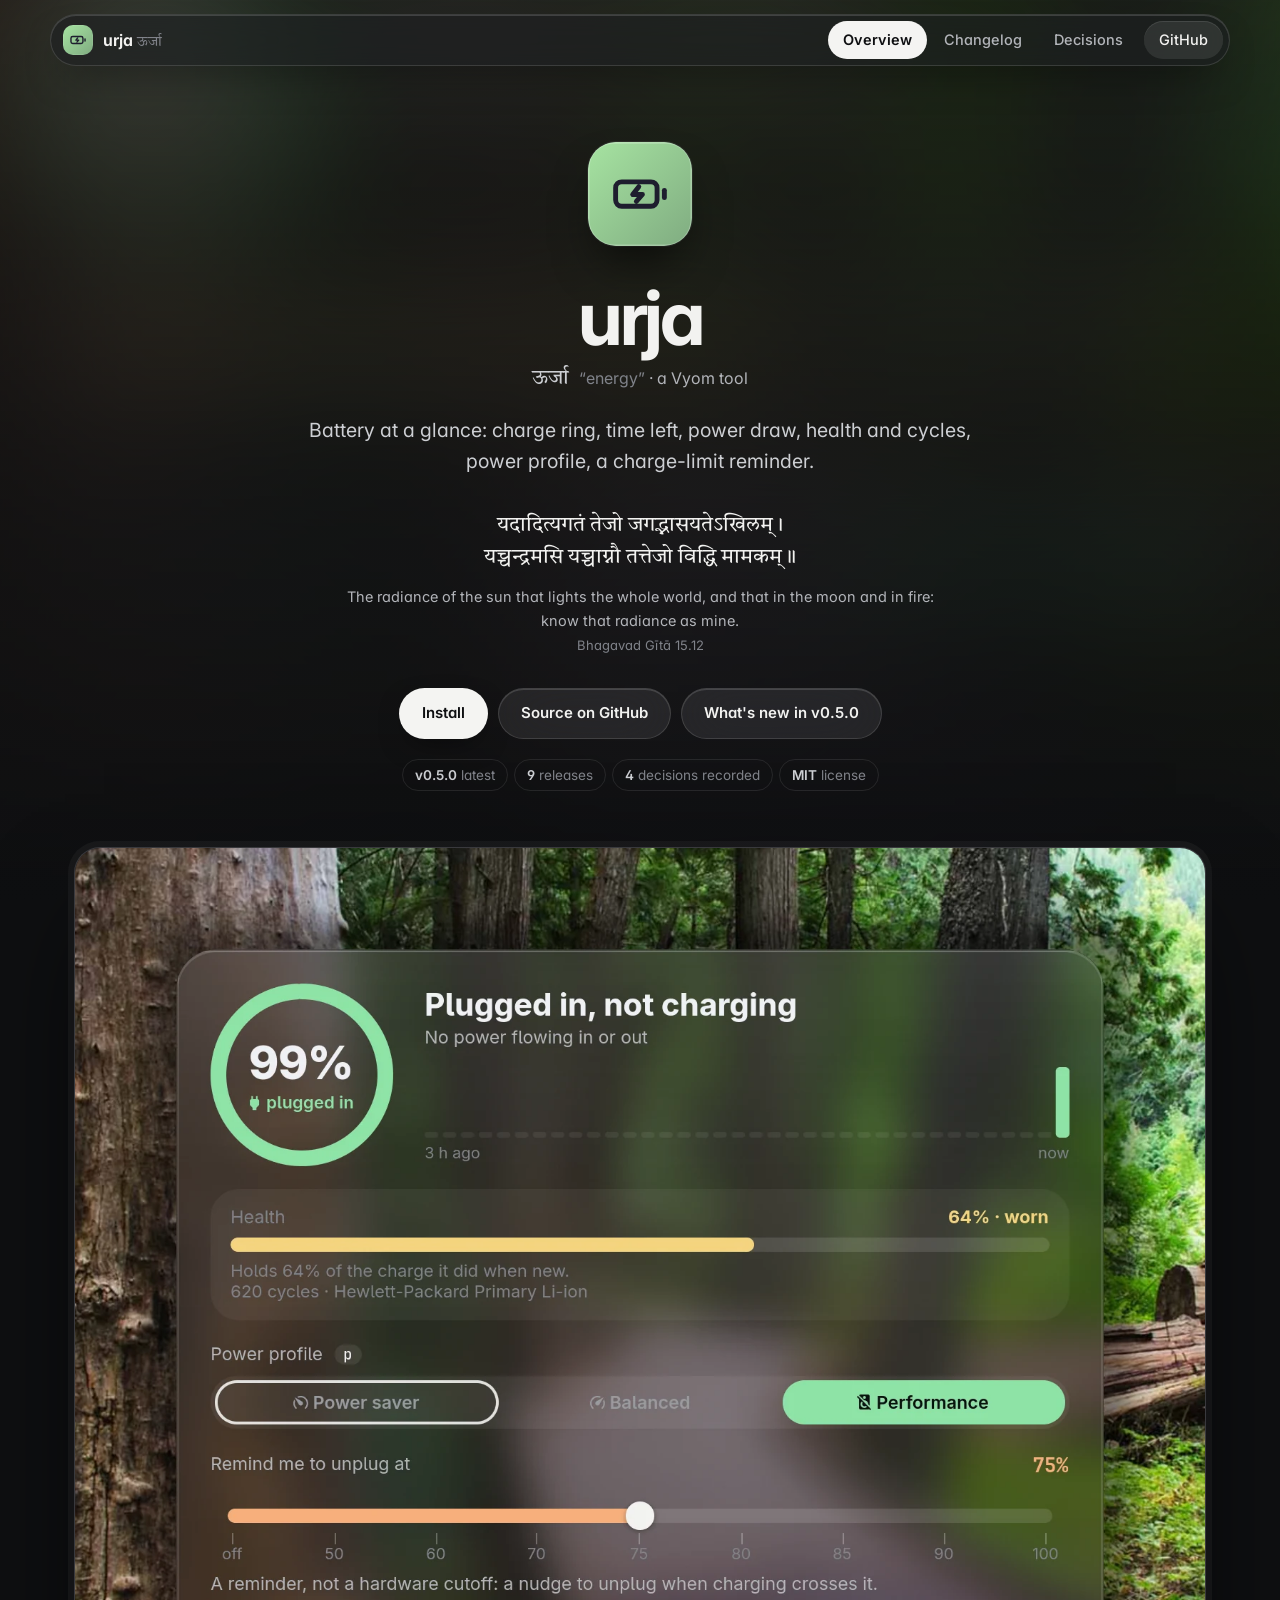
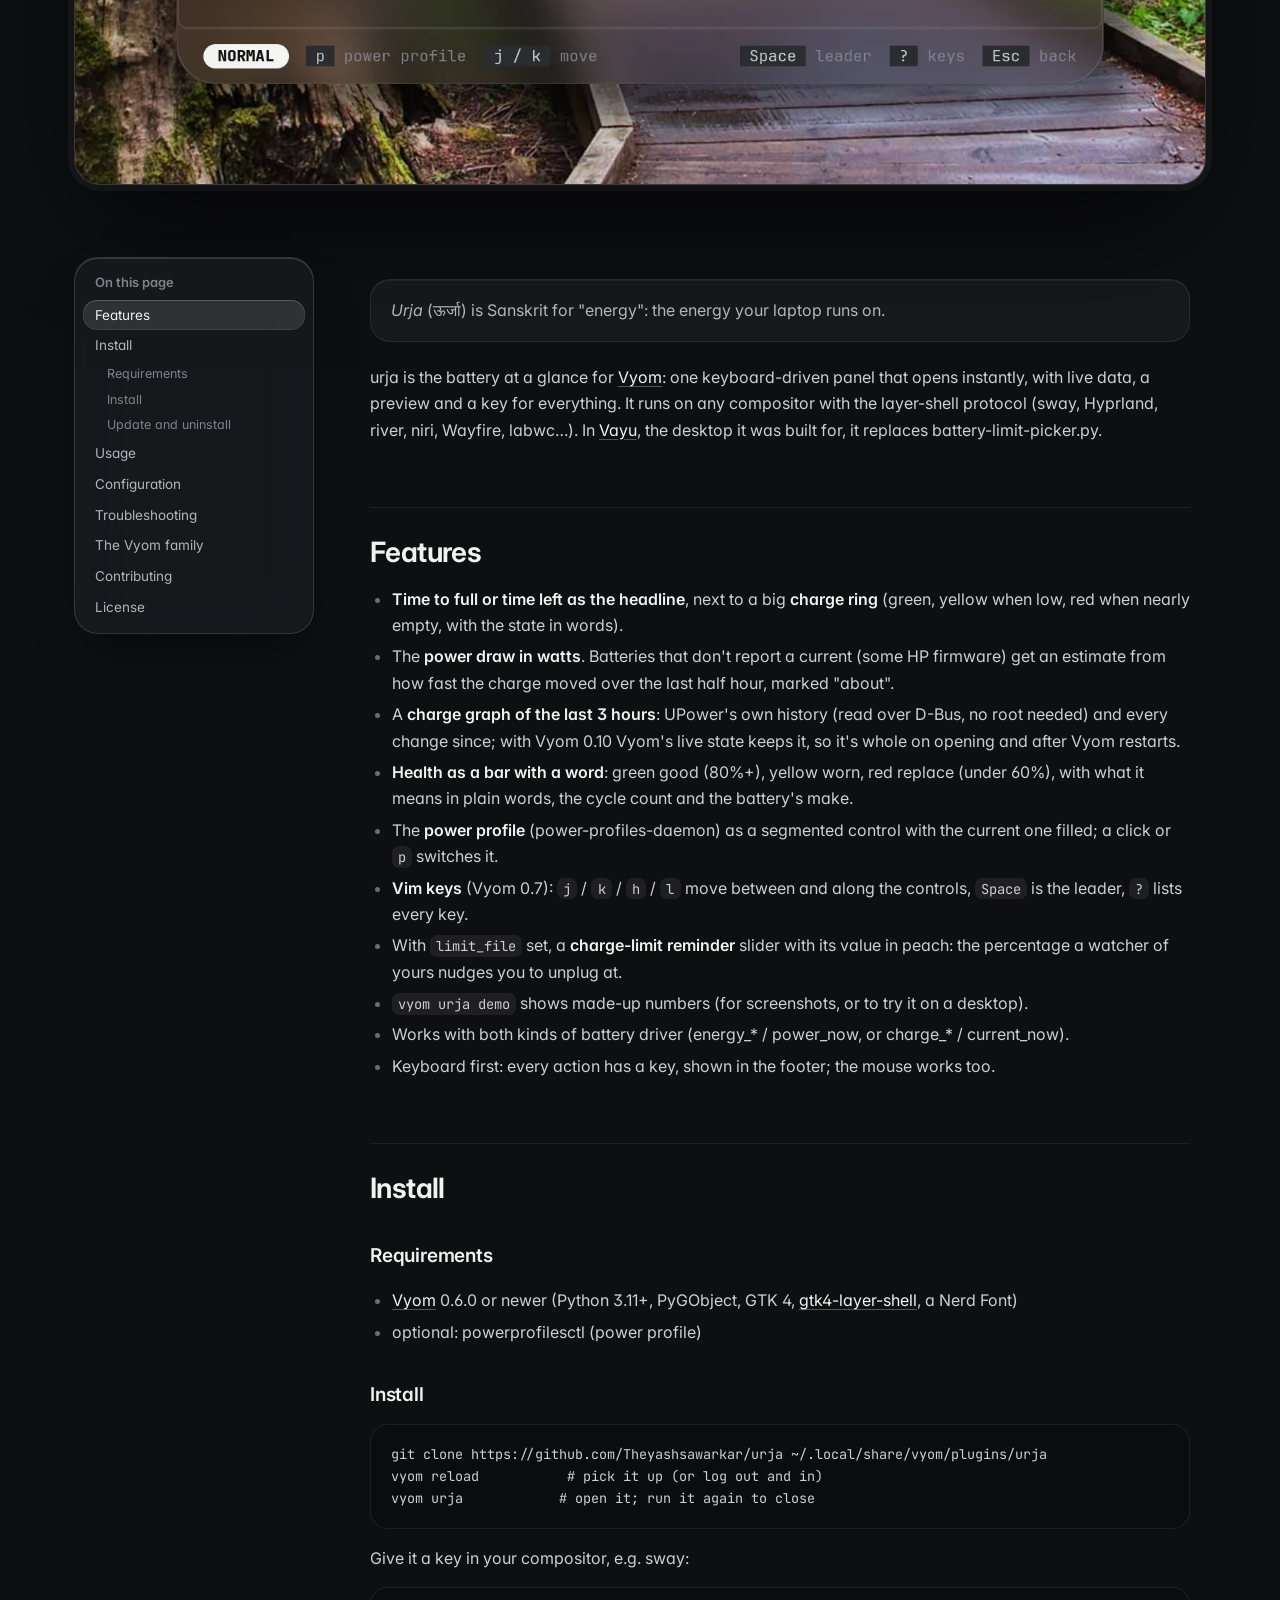
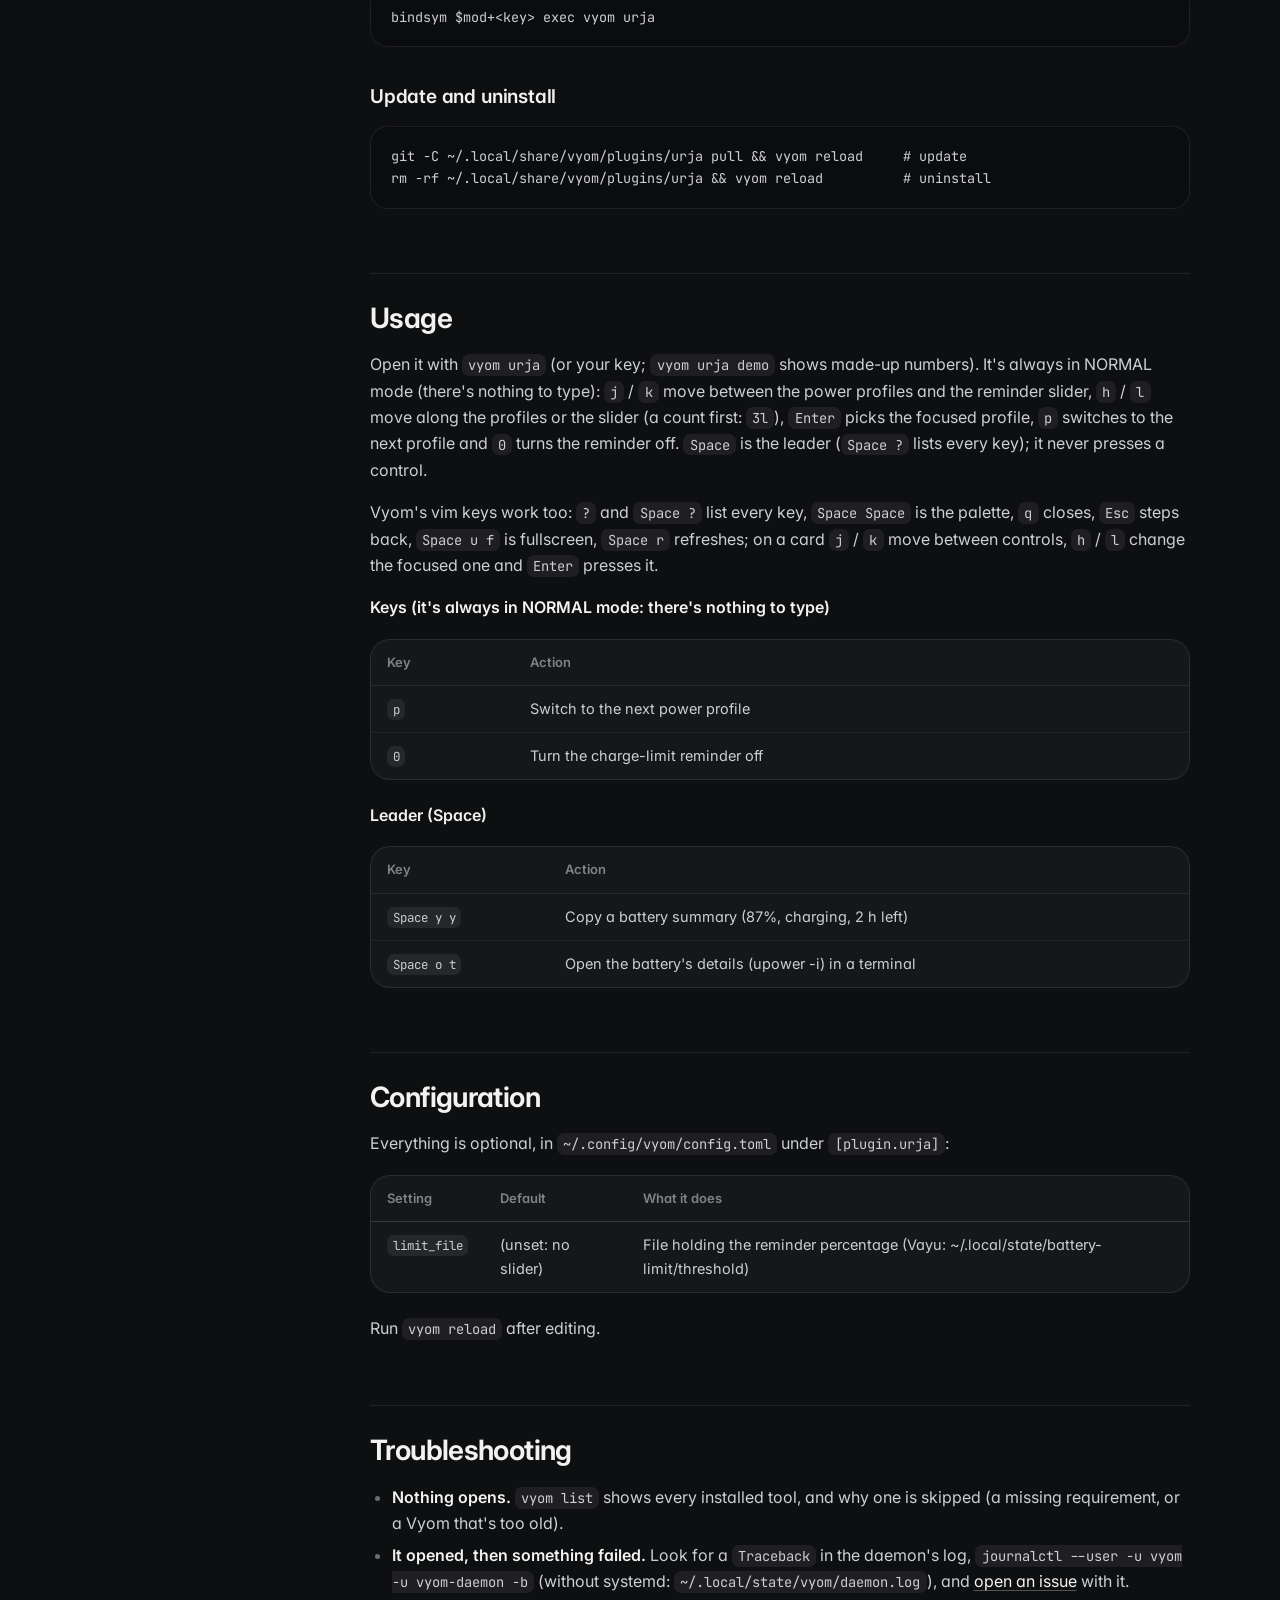
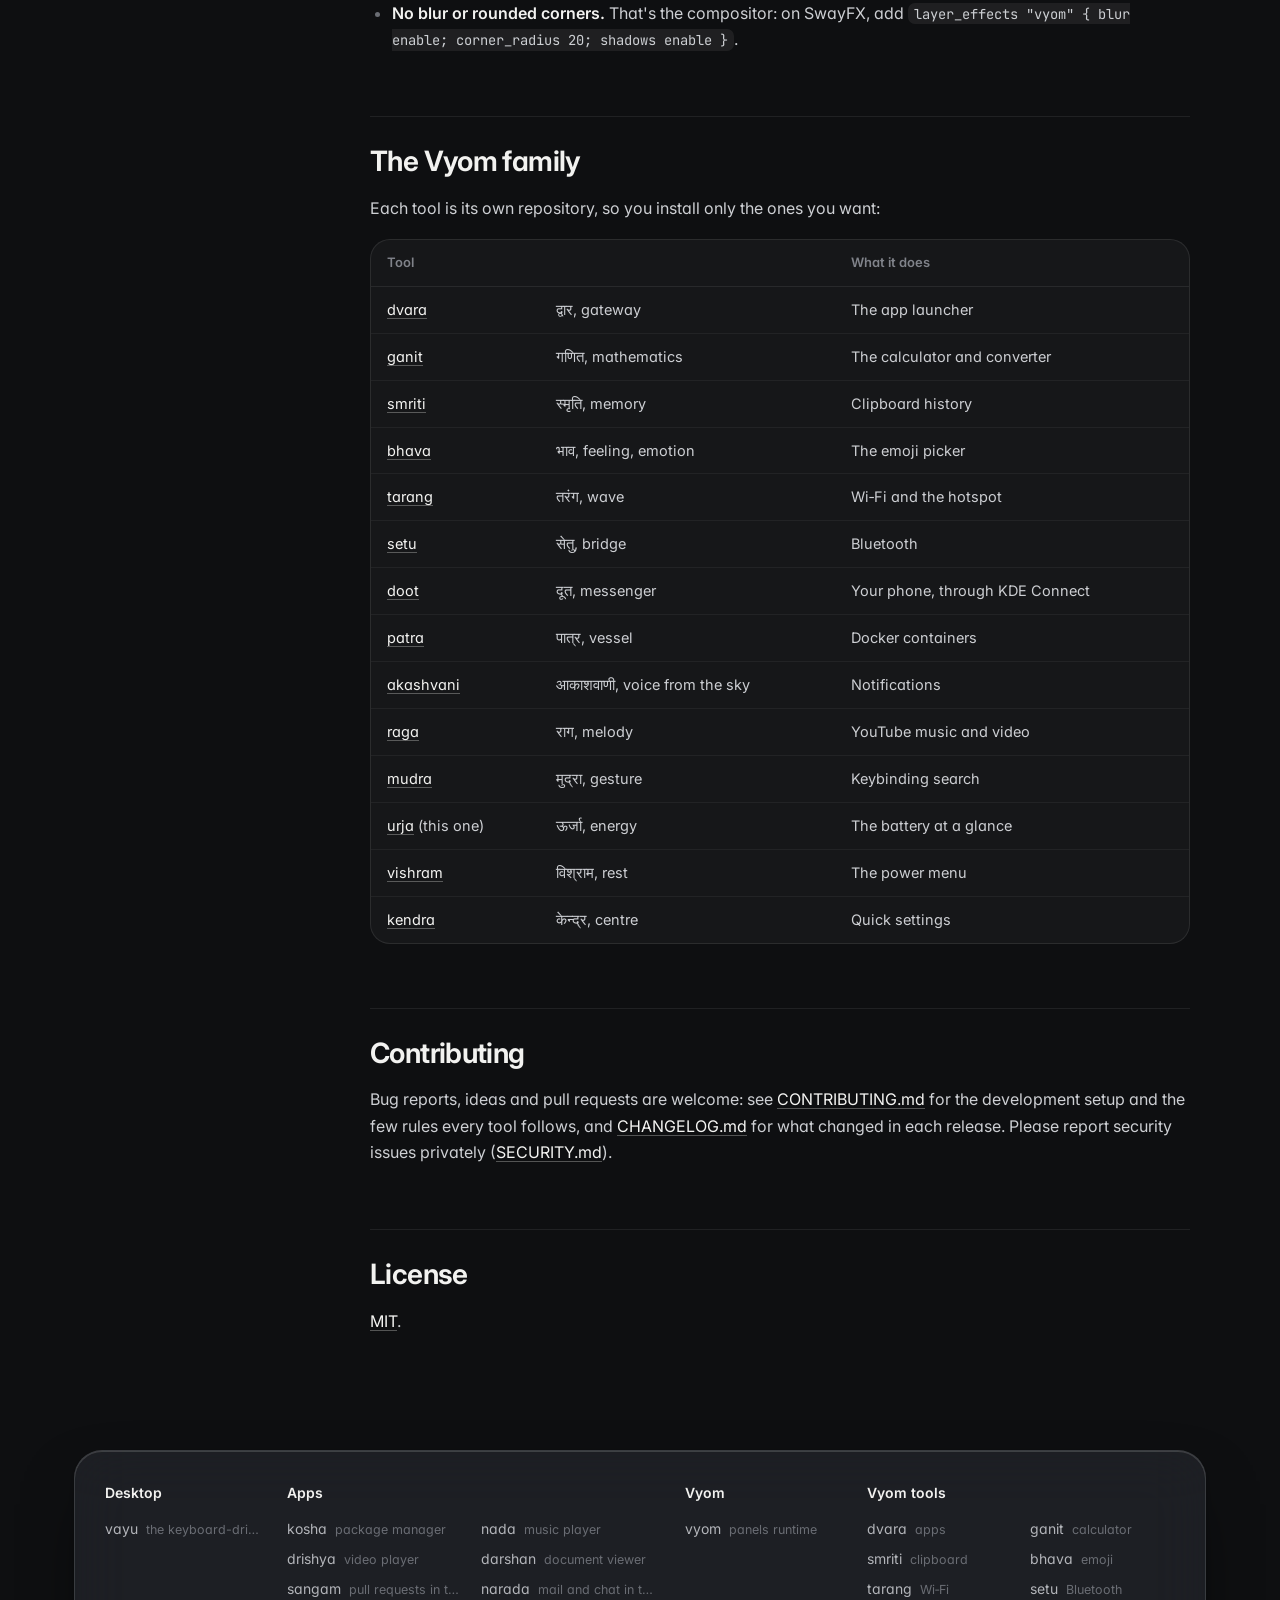
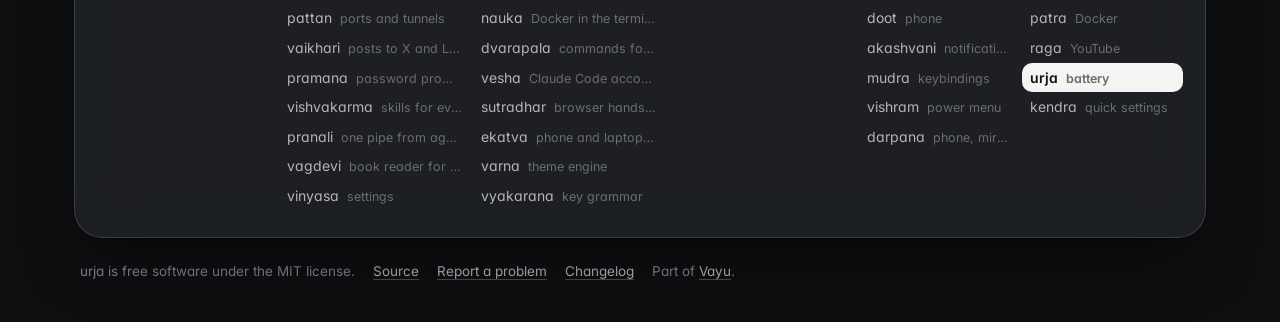
==== commit c8297412: "Website: pranali in the family list; build-site.py passes ruff Co-Authored-By: Claude Opus 5.5 <nore" ====
--- a/docs/index.html
+++ b/docs/index.html
@@ -70,7 +70,7 @@
 <h2 id="license"><a class="anchor" href="#license">#</a>License</h2>
 <p><a href="https://github.com/Theyashsawarkar/urja/blob/main/LICENSE">MIT</a>.</p>
 </article></div>
-<footer><div class="in glass"><div class=""><h4>Desktop</h4><div class="list"><a href="https://vayu.theyashsawarkar.dev/" class="">vayu <span>the keyboard-driven Wayland desktop</span></a></div></div><div class="g2"><h4>Apps</h4><div class="list"><a href="https://kosha.theyashsawarkar.dev/" class="">kosha <span>package manager</span></a><a href="https://nada.theyashsawarkar.dev/" class="">nada <span>music player</span></a><a href="https://drishya.theyashsawarkar.dev/" class="">drishya <span>video player</span></a><a href="https://darshan.theyashsawarkar.dev/" class="">darshan <span>document viewer</span></a><a href="https://sangam.theyashsawarkar.dev/" class="">sangam <span>pull requests in the terminal</span></a><a href="https://narada.theyashsawarkar.dev/" class="">narada <span>mail and chat in the terminal</span></a><a href="https://pattan.theyashsawarkar.dev/" class="">pattan <span>ports and tunnels</span></a><a href="https://nauka.theyashsawarkar.dev/" class="">nauka <span>Docker in the terminal</span></a><a href="https://vaikhari.theyashsawarkar.dev/" class="">vaikhari <span>posts to X and LinkedIn</span></a><a href="https://dvarapala.theyashsawarkar.dev/" class="">dvarapala <span>commands for AI agents, approved</span></a><a href="https://pramana.theyashsawarkar.dev/" class="">pramana <span>password prompts</span></a><a href="https://vesha.theyashsawarkar.dev/" class="">vesha <span>Claude Code accounts</span></a><a href="https://vishvakarma.theyashsawarkar.dev/" class="">vishvakarma <span>skills for every AI agent</span></a><a href="https://sutradhar.theyashsawarkar.dev/" class="">sutradhar <span>browser hands for AI agents</span></a><a href="https://ekatva.theyashsawarkar.dev/" class="">ekatva <span>phone and laptop, linked</span></a><a href="https://vagdevi.theyashsawarkar.dev/" class="">vagdevi <span>book reader for Android</span></a><a href="https://varna.theyashsawarkar.dev/" class="">varna <span>theme engine</span></a><a href="https://vinyasa.theyashsawarkar.dev/" class="">vinyasa <span>settings</span></a><a href="https://vyakarana.theyashsawarkar.dev/" class="">vyakarana <span>key grammar</span></a></div></div><div class=""><h4>Vyom</h4><div class="list"><a href="https://vyom.theyashsawarkar.dev/" class="">vyom <span>panels runtime</span></a></div></div><div class="g2"><h4>Vyom tools</h4><div class="list"><a href="https://dvara.theyashsawarkar.dev/" class="">dvara <span>apps</span></a><a href="https://ganit.theyashsawarkar.dev/" class="">ganit <span>calculator</span></a><a href="https://smriti.theyashsawarkar.dev/" class="">smriti <span>clipboard</span></a><a href="https://bhava.theyashsawarkar.dev/" class="">bhava <span>emoji</span></a><a href="https://tarang.theyashsawarkar.dev/" class="">tarang <span>Wi‑Fi</span></a><a href="https://setu.theyashsawarkar.dev/" class="">setu <span>Bluetooth</span></a><a href="https://doot.theyashsawarkar.dev/" class="">doot <span>phone</span></a><a href="https://patra.theyashsawarkar.dev/" class="">patra <span>Docker</span></a><a href="https://akashvani.theyashsawarkar.dev/" class="">akashvani <span>notifications</span></a><a href="https://raga.theyashsawarkar.dev/" class="">raga <span>YouTube</span></a><a href="https://mudra.theyashsawarkar.dev/" class="">mudra <span>keybindings</span></a><a href="https://urja.theyashsawarkar.dev/" class="me" aria-current="page">urja <span>battery</span></a><a href="https://vishram.theyashsawarkar.dev/" class="">vishram <span>power menu</span></a><a href="https://kendra.theyashsawarkar.dev/" class="">kendra <span>quick settings</span></a><a href="https://darpana.theyashsawarkar.dev/" class="">darpana <span>phone, mirrored</span></a></div></div></div>
+<footer><div class="in glass"><div class=""><h4>Desktop</h4><div class="list"><a href="https://vayu.theyashsawarkar.dev/" class="">vayu <span>the keyboard-driven Wayland desktop</span></a></div></div><div class="g2"><h4>Apps</h4><div class="list"><a href="https://kosha.theyashsawarkar.dev/" class="">kosha <span>package manager</span></a><a href="https://nada.theyashsawarkar.dev/" class="">nada <span>music player</span></a><a href="https://drishya.theyashsawarkar.dev/" class="">drishya <span>video player</span></a><a href="https://darshan.theyashsawarkar.dev/" class="">darshan <span>document viewer</span></a><a href="https://sangam.theyashsawarkar.dev/" class="">sangam <span>pull requests in the terminal</span></a><a href="https://narada.theyashsawarkar.dev/" class="">narada <span>mail and chat in the terminal</span></a><a href="https://pattan.theyashsawarkar.dev/" class="">pattan <span>ports and tunnels</span></a><a href="https://nauka.theyashsawarkar.dev/" class="">nauka <span>Docker in the terminal</span></a><a href="https://vaikhari.theyashsawarkar.dev/" class="">vaikhari <span>posts to X and LinkedIn</span></a><a href="https://dvarapala.theyashsawarkar.dev/" class="">dvarapala <span>commands for AI agents, approved</span></a><a href="https://pramana.theyashsawarkar.dev/" class="">pramana <span>password prompts</span></a><a href="https://vesha.theyashsawarkar.dev/" class="">vesha <span>Claude Code accounts</span></a><a href="https://vishvakarma.theyashsawarkar.dev/" class="">vishvakarma <span>skills for every AI agent</span></a><a href="https://sutradhar.theyashsawarkar.dev/" class="">sutradhar <span>browser hands for AI agents</span></a><a href="https://pranali.theyashsawarkar.dev/" class="">pranali <span>one pipe from agents to tools</span></a><a href="https://ekatva.theyashsawarkar.dev/" class="">ekatva <span>phone and laptop, linked</span></a><a href="https://vagdevi.theyashsawarkar.dev/" class="">vagdevi <span>book reader for Android</span></a><a href="https://varna.theyashsawarkar.dev/" class="">varna <span>theme engine</span></a><a href="https://vinyasa.theyashsawarkar.dev/" class="">vinyasa <span>settings</span></a><a href="https://vyakarana.theyashsawarkar.dev/" class="">vyakarana <span>key grammar</span></a></div></div><div class=""><h4>Vyom</h4><div class="list"><a href="https://vyom.theyashsawarkar.dev/" class="">vyom <span>panels runtime</span></a></div></div><div class="g2"><h4>Vyom tools</h4><div class="list"><a href="https://dvara.theyashsawarkar.dev/" class="">dvara <span>apps</span></a><a href="https://ganit.theyashsawarkar.dev/" class="">ganit <span>calculator</span></a><a href="https://smriti.theyashsawarkar.dev/" class="">smriti <span>clipboard</span></a><a href="https://bhava.theyashsawarkar.dev/" class="">bhava <span>emoji</span></a><a href="https://tarang.theyashsawarkar.dev/" class="">tarang <span>Wi‑Fi</span></a><a href="https://setu.theyashsawarkar.dev/" class="">setu <span>Bluetooth</span></a><a href="https://doot.theyashsawarkar.dev/" class="">doot <span>phone</span></a><a href="https://patra.theyashsawarkar.dev/" class="">patra <span>Docker</span></a><a href="https://akashvani.theyashsawarkar.dev/" class="">akashvani <span>notifications</span></a><a href="https://raga.theyashsawarkar.dev/" class="">raga <span>YouTube</span></a><a href="https://mudra.theyashsawarkar.dev/" class="">mudra <span>keybindings</span></a><a href="https://urja.theyashsawarkar.dev/" class="me" aria-current="page">urja <span>battery</span></a><a href="https://vishram.theyashsawarkar.dev/" class="">vishram <span>power menu</span></a><a href="https://kendra.theyashsawarkar.dev/" class="">kendra <span>quick settings</span></a><a href="https://darpana.theyashsawarkar.dev/" class="">darpana <span>phone, mirrored</span></a></div></div></div>
 <div class="bottom"><span>urja is free software under the MIT license.</span><a href="https://github.com/Theyashsawarkar/urja">Source</a><a href="https://github.com/Theyashsawarkar/urja/issues">Report a problem</a><a href="changelog.html">Changelog</a><span>Part of <a href="https://vayu.theyashsawarkar.dev/">Vayu</a>.</span></div></footer>
 <script>
 document.querySelectorAll('pre.code').forEach(p=>{const b=document.createElement('button');b.className='copy';b.type='button';b.textContent='Copy';
